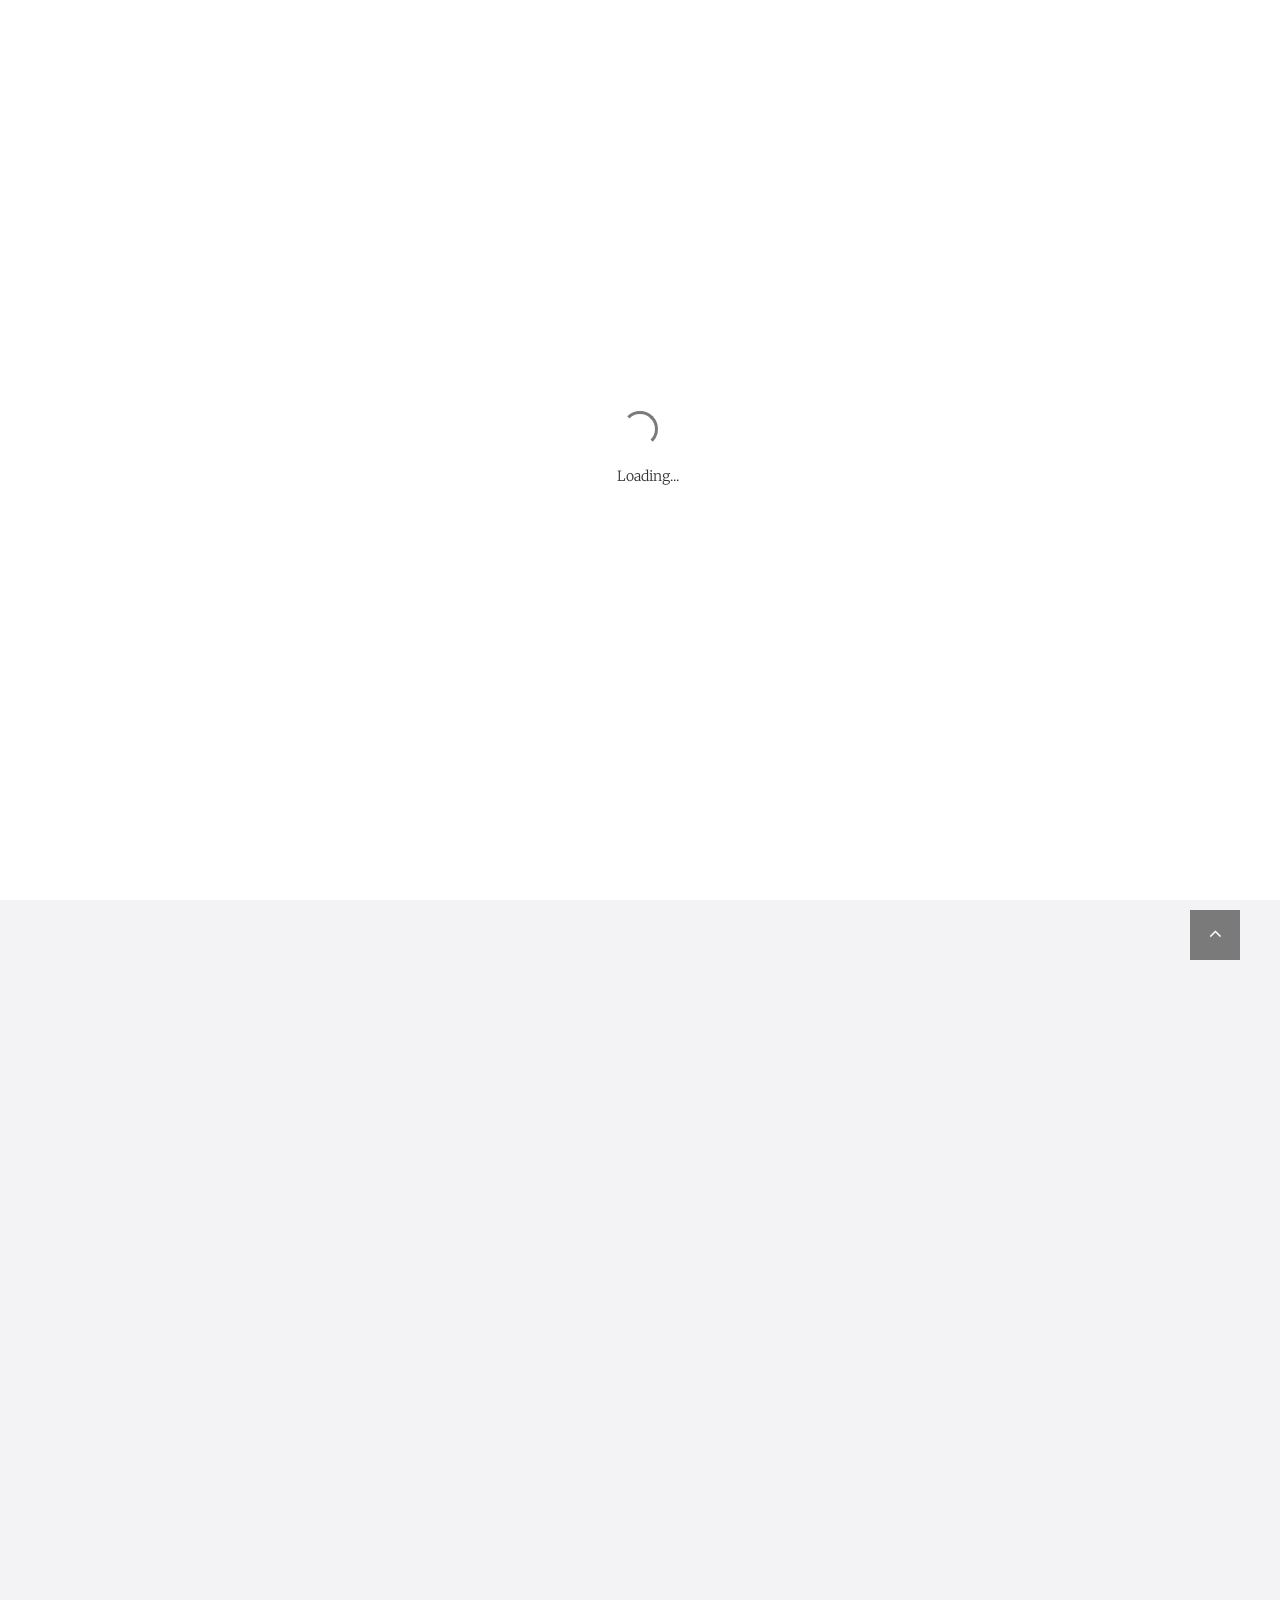
==== index.html @ 10a58572 "Subir" ====
<html xmlns="http://www.w3.org/1999/xhtml" lang="en">

<head>
	<meta http-equiv="Content-Type" content="text/html; charset=utf-8" />
	<meta name="description" content="HTTrack is an easy-to-use website mirror utility. It allows you to download a World Wide website from the Internet to a local directory,building recursively all structures, getting html, images, and other files from the server to your computer. Links are rebuiltrelatively so that you can freely browse to the local site (works with any browser). You can mirror several sites together so that you can jump from one toanother. You can, also, update an existing mirror site, or resume an interrupted download. The robot is fully configurable, with an integrated help" />
	<meta name="keywords" content="httrack, HTTRACK, HTTrack, winhttrack, WINHTTRACK, WinHTTrack, offline browser, web mirror utility, aspirateur web, surf offline, web capture, www mirror utility, browse offline, local  site builder, website mirroring, aspirateur www, internet grabber, capture de site web, internet tool, hors connexion, unix, dos, windows 95, windows 98, solaris, ibm580, AIX 4.0, HTS, HTGet, web aspirator, web aspirateur, libre, GPL, GNU, free software" />
	<title>Local index - HTTrack Website Copier</title>
  <!-- Mirror and index made by HTTrack Website Copier/3.51-0 [XR&CO] -->
	<style type="text/css">
	<!--

body {
	margin: 0;  padding: 0;  margin-bottom: 15px;  margin-top: 8px;
	background: #77b;
}
body, td {
	font: 14px "Trebuchet MS", Verdana, Arial, Helvetica, sans-serif;
	}

#subTitle {
	background: #000;  color: #fff;  padding: 4px;  font-weight: bold; 
	}

#siteNavigation a, #siteNavigation .current {
	font-weight: bold;  color: #448;
	}
#siteNavigation a:link    { text-decoration: none; }
#siteNavigation a:visited { text-decoration: none; }

#siteNavigation .current { background-color: #ccd; }

#siteNavigation a:hover   { text-decoration: none;  background-color: #fff;  color: #000; }
#siteNavigation a:active  { text-decoration: none;  background-color: #ccc; }


a:link    { text-decoration: underline;  color: #00f; }
a:visited { text-decoration: underline;  color: #000; }
a:hover   { text-decoration: underline;  color: #c00; }
a:active  { text-decoration: underline; }

#pageContent {
	clear: both;
	border-bottom: 6px solid #000;
	padding: 10px;  padding-top: 20px;
	line-height: 1.65em;
	background-image: url(backblue.gif);
	background-repeat: no-repeat;
	background-position: top right;
	}

#pageContent, #siteNavigation {
	background-color: #ccd;
	}


.imgLeft  { float: left;   margin-right: 10px;  margin-bottom: 10px; }
.imgRight { float: right;  margin-left: 10px;   margin-bottom: 10px; }

hr { height: 1px;  color: #000;  background-color: #000;  margin-bottom: 15px; }

h1 { margin: 0;  font-weight: bold;  font-size: 2em; }
h2 { margin: 0;  font-weight: bold;  font-size: 1.6em; }
h3 { margin: 0;  font-weight: bold;  font-size: 1.3em; }
h4 { margin: 0;  font-weight: bold;  font-size: 1.18em; }

.blak { background-color: #000; }
.hide { display: none; }
.tableWidth { min-width: 400px; }

.tblRegular       { border-collapse: collapse; }
.tblRegular td    { padding: 6px;  background-image: url(fade.gif);  border: 2px solid #99c; }
.tblHeaderColor, .tblHeaderColor td { background: #99c; }
.tblNoBorder td   { border: 0; }


// -->
</style>

</head>

<body>
<table width="76%" border="0" align="center" cellspacing="0" cellpadding="3" class="tableWidth">
	<tr>
	<td id="subTitle">HTTrack Website Copier - Open Source offline browser</td>
	</tr>
</table>
<table width="76%" border="0" align="center" cellspacing="0" cellpadding="0" class="tableWidth">
<tr class="blak">
<td>
	<table width="100%" border="0" align="center" cellspacing="1" cellpadding="0">
	<tr>
	<td colspan="6"> 
		<table width="100%" border="0" align="center" cellspacing="0" cellpadding="10">
		<tr> 
		<td id="pageContent"> 
<!-- ==================== End prologue ==================== -->

<H1 ALIGN=Center>Index of locally available sites:</H1>
	<TABLE BORDER="0" WIDTH="100%" CELLSPACING="1" CELLPADDING="0">
		<TR>
			<TD BACKGROUND="fade.gif">
				&middot;
					<A HREF="ld-wt73.template-help.com/wt_prod-27284/index.html">
						Joanna Norris
					</A>		
			</TD>
		</TR>
	</TABLE>
	<BR>
	<BR>
	<BR>
  	<H6 ALIGN="RIGHT">
	<I>Mirror and index made by HTTrack Website Copier [XR&amp;CO]</I>
	</H6>
	<!-- Mirror and index made by HTTrack Website Copier/3.51-0 [XR&CO] -->
	<!-- Thanks for using HTTrack Website Copier! -->
	<meta HTTP-EQUIV="Refresh" CONTENT="0; URL=ld-wt73.template-help.com/wt_prod-27284/index.html">


<!-- ==================== Start epilogue ==================== -->
		</td>
		</tr>
		</table>
	</td>
	</tr>
	</table>
</td>
</tr>
</table>

<table width="76%" border="0" align="center" valign="bottom" cellspacing="0" cellpadding="0">
	<tr>
	<td id="footer"><small>&copy; 1998 Xavier Roche &amp; other contributors - Web Design: Leto Kauler.</small></td>
	</tr>
</table>

</body>

</html>
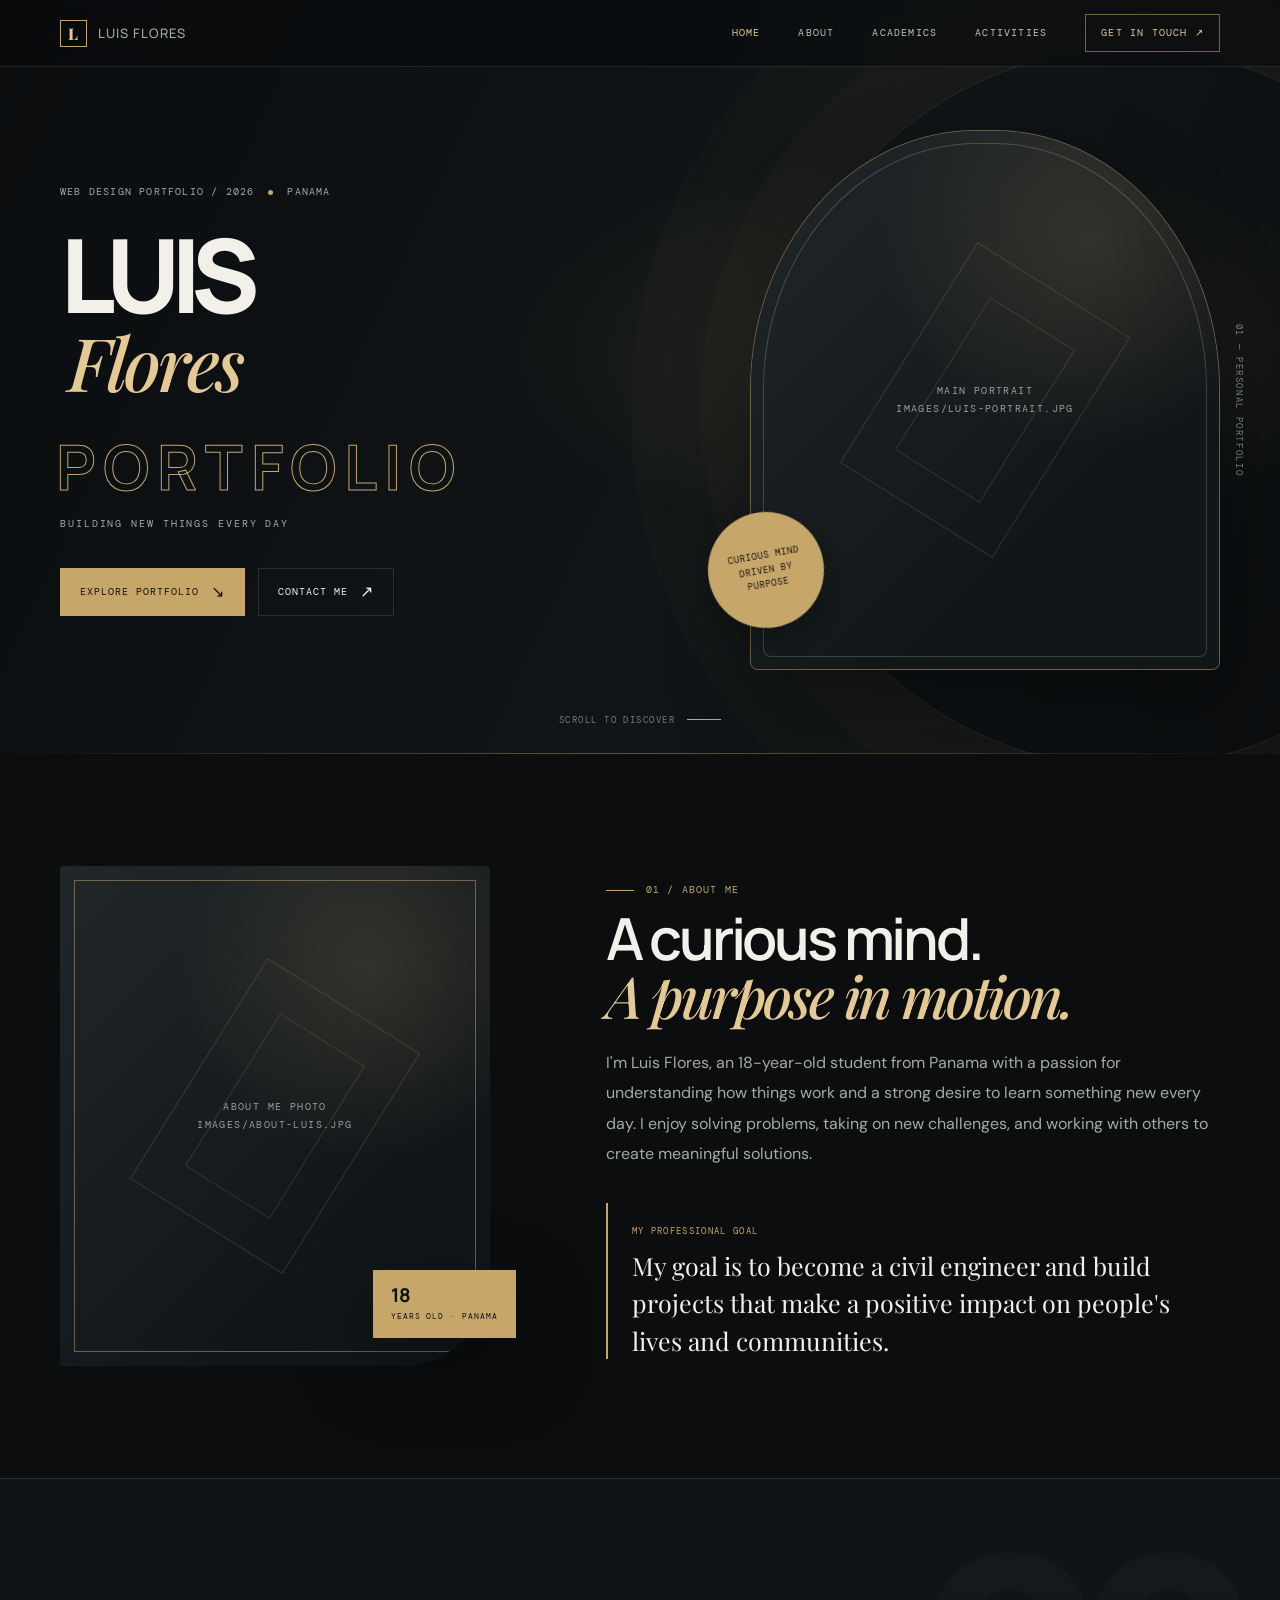
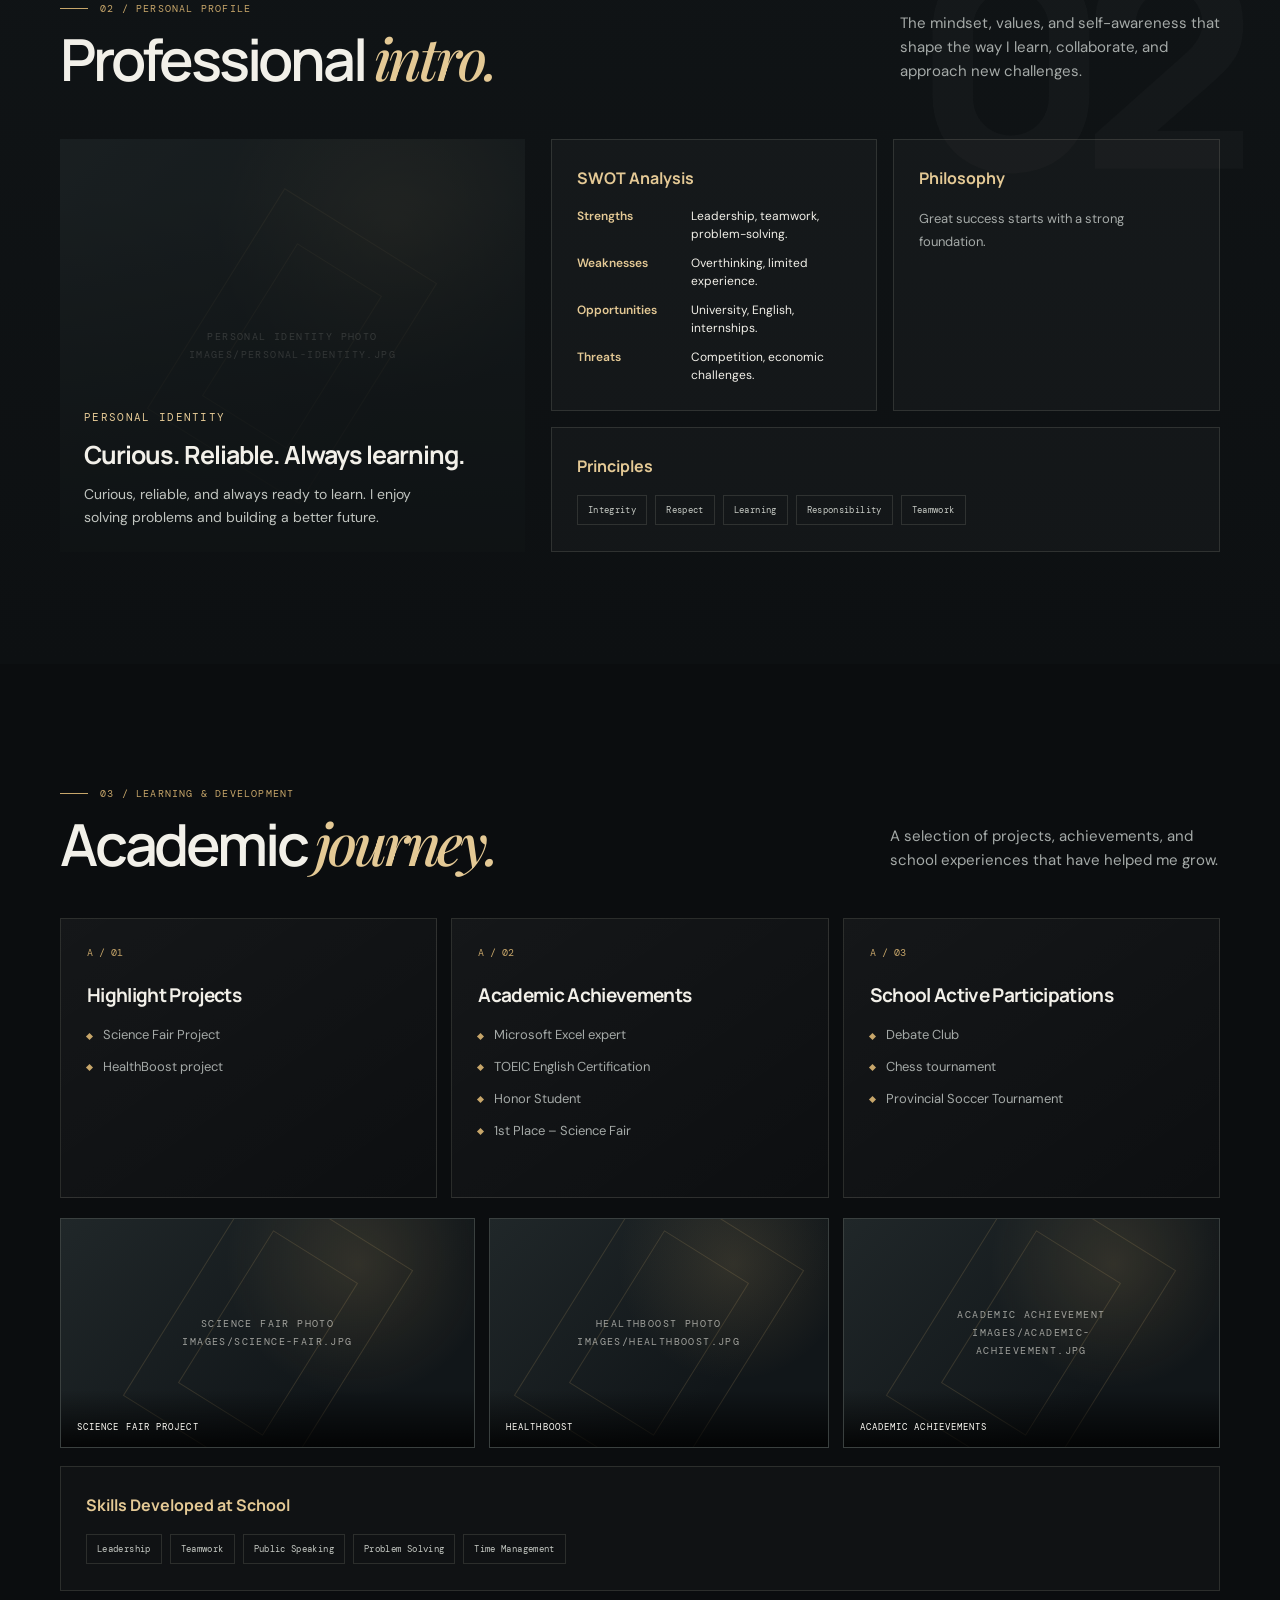
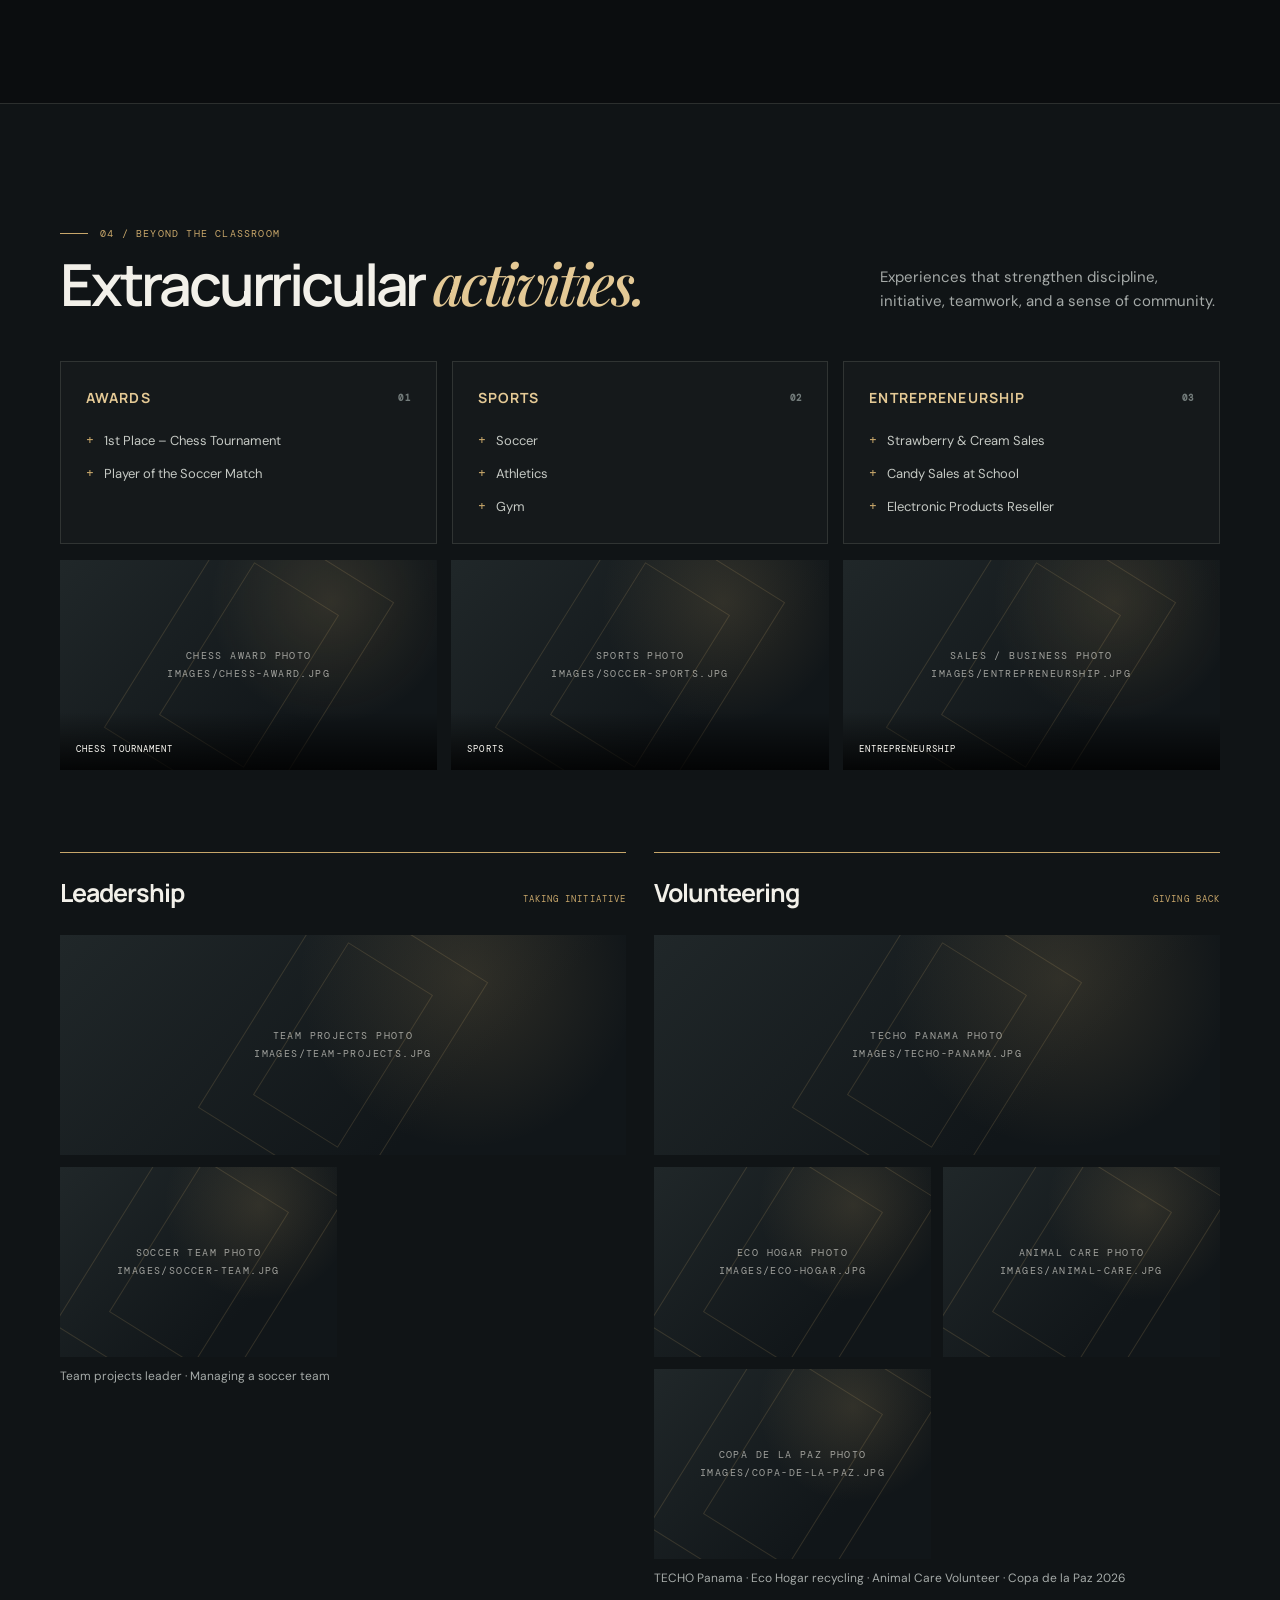
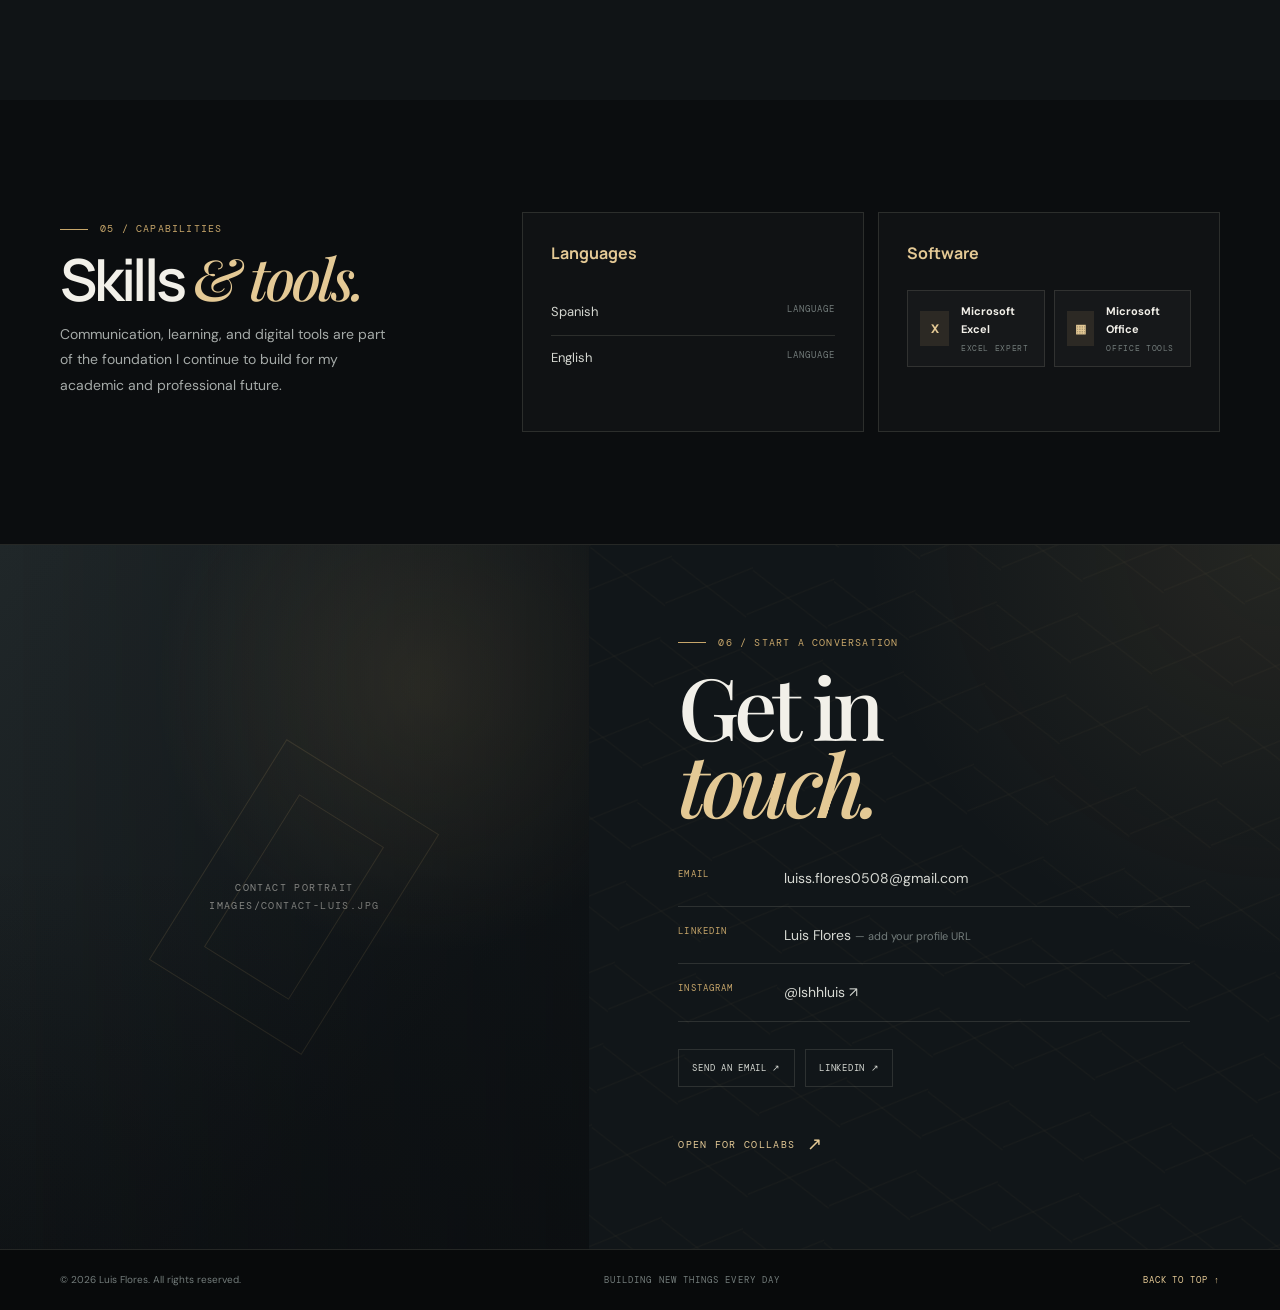
==== commit d60a2019: "3" ====
--- a/index.html
+++ b/index.html
@@ -1,141 +1,2650 @@
-<html xmlns="http://www.w3.org/1999/xhtml" lang="en">
-
+<!DOCTYPE html>
+<html lang="en">
 <head>
-	<meta http-equiv="Content-Type" content="text/html; charset=utf-8" />
-	<meta name="description" content="HTTrack is an easy-to-use website mirror utility. It allows you to download a World Wide website from the Internet to a local directory,building recursively all structures, getting html, images, and other files from the server to your computer. Links are rebuiltrelatively so that you can freely browse to the local site (works with any browser). You can mirror several sites together so that you can jump from one toanother. You can, also, update an existing mirror site, or resume an interrupted download. The robot is fully configurable, with an integrated help" />
-	<meta name="keywords" content="httrack, HTTRACK, HTTrack, winhttrack, WINHTTRACK, WinHTTrack, offline browser, web mirror utility, aspirateur web, surf offline, web capture, www mirror utility, browse offline, local  site builder, website mirroring, aspirateur www, internet grabber, capture de site web, internet tool, hors connexion, unix, dos, windows 95, windows 98, solaris, ibm580, AIX 4.0, HTS, HTGet, web aspirator, web aspirateur, libre, GPL, GNU, free software" />
-	<title>Local index - HTTrack Website Copier</title>
-  <!-- Mirror and index made by HTTrack Website Copier/3.51-0 [XR&CO] -->
-	<style type="text/css">
-	<!--
-
-body {
-	margin: 0;  padding: 0;  margin-bottom: 15px;  margin-top: 8px;
-	background: #77b;
-}
-body, td {
-	font: 14px "Trebuchet MS", Verdana, Arial, Helvetica, sans-serif;
-	}
-
-#subTitle {
-	background: #000;  color: #fff;  padding: 4px;  font-weight: bold; 
-	}
-
-#siteNavigation a, #siteNavigation .current {
-	font-weight: bold;  color: #448;
-	}
-#siteNavigation a:link    { text-decoration: none; }
-#siteNavigation a:visited { text-decoration: none; }
-
-#siteNavigation .current { background-color: #ccd; }
-
-#siteNavigation a:hover   { text-decoration: none;  background-color: #fff;  color: #000; }
-#siteNavigation a:active  { text-decoration: none;  background-color: #ccc; }
-
-
-a:link    { text-decoration: underline;  color: #00f; }
-a:visited { text-decoration: underline;  color: #000; }
-a:hover   { text-decoration: underline;  color: #c00; }
-a:active  { text-decoration: underline; }
-
-#pageContent {
-	clear: both;
-	border-bottom: 6px solid #000;
-	padding: 10px;  padding-top: 20px;
-	line-height: 1.65em;
-	background-image: url(backblue.gif);
-	background-repeat: no-repeat;
-	background-position: top right;
-	}
-
-#pageContent, #siteNavigation {
-	background-color: #ccd;
-	}
-
-
-.imgLeft  { float: left;   margin-right: 10px;  margin-bottom: 10px; }
-.imgRight { float: right;  margin-left: 10px;   margin-bottom: 10px; }
-
-hr { height: 1px;  color: #000;  background-color: #000;  margin-bottom: 15px; }
-
-h1 { margin: 0;  font-weight: bold;  font-size: 2em; }
-h2 { margin: 0;  font-weight: bold;  font-size: 1.6em; }
-h3 { margin: 0;  font-weight: bold;  font-size: 1.3em; }
-h4 { margin: 0;  font-weight: bold;  font-size: 1.18em; }
-
-.blak { background-color: #000; }
-.hide { display: none; }
-.tableWidth { min-width: 400px; }
-
-.tblRegular       { border-collapse: collapse; }
-.tblRegular td    { padding: 6px;  background-image: url(fade.gif);  border: 2px solid #99c; }
-.tblHeaderColor, .tblHeaderColor td { background: #99c; }
-.tblNoBorder td   { border: 0; }
-
-
-// -->
-</style>
-
+  <meta charset="UTF-8" />
+  <meta name="viewport" content="width=device-width, initial-scale=1.0" />
+  <meta name="theme-color" content="#0b0d0f" />
+  <meta name="description" content="Luis Flores — student portfolio. Building new things every day." />
+  <title>Luis Flores | Portfolio 2026</title>
+
+  <link rel="preconnect" href="https://fonts.googleapis.com" />
+  <link rel="preconnect" href="https://fonts.gstatic.com" crossorigin />
+  <link href="https://fonts.googleapis.com/css2?family=DM+Mono:wght@400;500&family=DM+Sans:wght@400;500;600;700&family=Manrope:wght@400;500;600;700;800&family=Playfair+Display:ital,wght@0,500;0,600;1,500&display=swap" rel="stylesheet" />
+
+  <style>
+    :root {
+      --bg: #0b0d0f;
+      --bg-soft: #111518;
+      --panel: #151a1d;
+      --panel-2: #1a2023;
+      --text: #f2f0e9;
+      --muted: #a5aaa8;
+      --muted-2: #737c7b;
+      --line: rgba(233, 226, 207, .13);
+      --gold: #c7a66a;
+      --gold-light: #e4c995;
+      --gold-dim: rgba(199, 166, 106, .12);
+      --white: #fffdf7;
+      --radius: 22px;
+      --max: 1160px;
+      --shadow: 0 28px 80px rgba(0, 0, 0, .36);
+    }
+
+    *, *::before, *::after {
+      box-sizing: border-box;
+    }
+
+    html {
+      scroll-behavior: smooth;
+      scroll-padding-top: 90px;
+    }
+
+    body {
+      margin: 0;
+      background: var(--bg);
+      color: var(--text);
+      font-family: "DM Sans", Arial, sans-serif;
+      line-height: 1.6;
+      overflow-x: hidden;
+    }
+
+    body::before {
+      content: "";
+      position: fixed;
+      inset: 0;
+      pointer-events: none;
+      z-index: -1;
+      opacity: .17;
+      background-image:
+        linear-gradient(rgba(255,255,255,.025) 1px, transparent 1px),
+        linear-gradient(90deg, rgba(255,255,255,.025) 1px, transparent 1px);
+      background-size: 72px 72px;
+      mask-image: linear-gradient(to bottom, black, transparent 85%);
+    }
+
+    a {
+      color: inherit;
+      text-decoration: none;
+    }
+
+    img {
+      display: block;
+      max-width: 100%;
+    }
+
+    button {
+      font: inherit;
+    }
+
+    ::selection {
+      background: var(--gold);
+      color: #111;
+    }
+
+    .container {
+      width: min(var(--max), calc(100% - 48px));
+      margin-inline: auto;
+    }
+
+    .eyebrow,
+    .micro,
+    .nav a,
+    .section-kicker,
+    .tag,
+    .image-caption,
+    .footer-note {
+      font-family: "DM Mono", monospace;
+      letter-spacing: .12em;
+      text-transform: uppercase;
+    }
+
+    .eyebrow {
+      color: var(--gold);
+      font-size: 11px;
+    }
+
+    .section-kicker {
+      display: inline-flex;
+      align-items: center;
+      gap: 12px;
+      color: var(--gold);
+      font-size: 10px;
+    }
+
+    .section-kicker::before {
+      content: "";
+      width: 28px;
+      height: 1px;
+      background: var(--gold);
+    }
+
+    .section-title {
+      margin: 12px 0 0;
+      font-family: Manrope, sans-serif;
+      font-size: clamp(34px, 5vw, 58px);
+      line-height: .98;
+      letter-spacing: -.055em;
+      font-weight: 600;
+    }
+
+    .section-title em {
+      color: var(--gold-light);
+      font-family: "Playfair Display", Georgia, serif;
+      font-weight: 500;
+    }
+
+    .section-intro {
+      max-width: 560px;
+      margin: 18px 0 0;
+      color: var(--muted);
+      font-size: 15px;
+    }
+
+    .section {
+      padding: 112px 0;
+      position: relative;
+    }
+
+    .section-rule {
+      border-top: 1px solid var(--line);
+    }
+
+    /* HEADER */
+
+    .topbar {
+      position: absolute;
+      top: 0;
+      left: 0;
+      right: 0;
+      z-index: 20;
+      border-bottom: 1px solid rgba(255,255,255,.1);
+      background: rgba(9, 11, 12, .54);
+      backdrop-filter: blur(16px);
+    }
+
+    .topbar-inner {
+      height: 66px;
+      display: flex;
+      align-items: center;
+      justify-content: space-between;
+      gap: 24px;
+    }
+
+    .brand {
+      display: inline-flex;
+      align-items: center;
+      gap: 11px;
+      font-family: Manrope, sans-serif;
+      font-weight: 800;
+      font-size: 13px;
+      letter-spacing: .08em;
+      text-transform: uppercase;
+    }
+
+    .brand-mark {
+      width: 27px;
+      height: 27px;
+      display: grid;
+      place-items: center;
+      border: 1px solid var(--gold);
+      color: var(--gold-light);
+      font-family: "Playfair Display", serif;
+      font-size: 16px;
+    }
+
+    .brand span:last-child {
+      color: var(--muted);
+      font-weight: 500;
+    }
+
+    .nav {
+      display: flex;
+      align-items: center;
+      gap: clamp(18px, 3vw, 38px);
+    }
+
+    .nav a {
+      color: #c1c4c0;
+      font-size: 10px;
+      transition: color .25s ease;
+    }
+
+    .nav a:hover,
+    .nav a.active {
+      color: var(--gold-light);
+    }
+
+    .nav-cta {
+      border: 1px solid rgba(199,166,106,.55);
+      padding: 10px 15px;
+      color: var(--gold-light) !important;
+    }
+
+    .menu-toggle {
+      display: none;
+      border: 1px solid var(--line);
+      background: transparent;
+      color: var(--text);
+      width: 42px;
+      height: 42px;
+      cursor: pointer;
+    }
+
+    /* IMAGE PLACEHOLDERS */
+
+    .media-frame {
+      position: relative;
+      overflow: hidden;
+      isolation: isolate;
+      background: #202729;
+    }
+
+    .media-frame img {
+      width: 100%;
+      height: 100%;
+      object-fit: cover;
+      position: absolute;
+      inset: 0;
+      opacity: 0;
+      transition: opacity .5s ease, transform .8s cubic-bezier(.2,.7,.2,1);
+    }
+
+    .media-frame.has-image img {
+      opacity: 1;
+    }
+
+    .media-frame:hover img {
+      transform: scale(1.035);
+    }
+
+    .media-placeholder {
+      position: absolute;
+      inset: 0;
+      display: grid;
+      place-items: center;
+      padding: 22px;
+      color: rgba(242,240,233,.62);
+      text-align: center;
+      background:
+        radial-gradient(circle at 72% 20%, rgba(199,166,106,.16), transparent 38%),
+        linear-gradient(135deg, #202729, #111619 70%);
+    }
+
+    .media-placeholder span {
+      display: block;
+      max-width: 210px;
+      font-family: "DM Mono", monospace;
+      font-size: 10px;
+      line-height: 1.8;
+      letter-spacing: .14em;
+      text-transform: uppercase;
+    }
+
+    .media-placeholder::before,
+    .media-placeholder::after {
+      content: "";
+      position: absolute;
+      border: 1px solid rgba(199,166,106,.18);
+      transform: rotate(32deg);
+      pointer-events: none;
+    }
+
+    .media-placeholder::before {
+      width: 180px;
+      height: 260px;
+    }
+
+    .media-placeholder::after {
+      width: 100px;
+      height: 180px;
+    }
+
+    .media-frame.has-image .media-placeholder {
+      opacity: 0;
+    }
+
+    .media-frame .media-placeholder {
+      transition: opacity .35s ease;
+    }
+
+    /* HERO */
+
+    .hero {
+      min-height: 740px;
+      display: flex;
+      align-items: center;
+      padding: 130px 0 84px;
+      position: relative;
+      overflow: hidden;
+      background:
+        radial-gradient(ellipse at 74% 46%, rgba(199,166,106,.13), transparent 34%),
+        linear-gradient(115deg, #0b0d0f 0%, #101517 58%, #0b0d0f 100%);
+    }
+
+    .hero::before {
+      content: "";
+      position: absolute;
+      width: 720px;
+      height: 720px;
+      right: -210px;
+      top: 48px;
+      border: 1px solid rgba(199,166,106,.15);
+      border-radius: 50%;
+      box-shadow:
+        0 0 0 70px rgba(199,166,106,.025),
+        0 0 0 140px rgba(199,166,106,.02);
+    }
+
+    .hero::after {
+      content: "";
+      position: absolute;
+      inset: auto 0 0;
+      height: 1px;
+      background: linear-gradient(90deg, transparent, var(--gold), transparent);
+      opacity: .45;
+    }
+
+    .hero-grid {
+      display: grid;
+      grid-template-columns: 1.08fr .92fr;
+      align-items: center;
+      gap: 58px;
+      position: relative;
+      z-index: 1;
+    }
+
+    .hero-copy {
+      padding: 28px 0;
+    }
+
+    .hero-meta {
+      display: flex;
+      align-items: center;
+      gap: 14px;
+      color: var(--muted);
+      font-size: 10px;
+    }
+
+    .hero-meta .dot {
+      width: 5px;
+      height: 5px;
+      border-radius: 50%;
+      background: var(--gold);
+    }
+
+    .hero-name {
+      margin: 30px 0 0;
+      font-family: Manrope, sans-serif;
+      font-size: clamp(58px, 8vw, 112px);
+      font-weight: 800;
+      line-height: .86;
+      letter-spacing: -.09em;
+      text-transform: uppercase;
+    }
+
+    .hero-name span {
+      display: block;
+      color: var(--gold-light);
+      font-family: "Playfair Display", Georgia, serif;
+      font-style: italic;
+      font-weight: 500;
+      font-size: .72em;
+      letter-spacing: -.045em;
+      text-transform: none;
+      margin: 12px 0 0 8px;
+    }
+
+    .hero-word {
+      margin: 42px 0 0 -4px;
+      font-family: Manrope, sans-serif;
+      font-size: clamp(34px, 5vw, 62px);
+      font-weight: 700;
+      letter-spacing: .12em;
+      line-height: 1;
+      color: transparent;
+      -webkit-text-stroke: 1px var(--gold);
+      text-transform: uppercase;
+    }
+
+    .hero-sub {
+      margin: 18px 0 0;
+      font-family: "DM Mono", monospace;
+      font-size: 10px;
+      letter-spacing: .19em;
+      text-transform: uppercase;
+      color: var(--muted);
+    }
+
+    .hero-actions {
+      display: flex;
+      flex-wrap: wrap;
+      gap: 13px;
+      margin-top: 36px;
+    }
+
+    .button {
+      display: inline-flex;
+      align-items: center;
+      justify-content: center;
+      gap: 12px;
+      min-height: 48px;
+      padding: 0 19px;
+      border: 1px solid var(--gold);
+      color: #111;
+      background: var(--gold);
+      font-family: "DM Mono", monospace;
+      font-size: 10px;
+      letter-spacing: .1em;
+      text-transform: uppercase;
+      transition: transform .25s ease, background .25s ease, color .25s ease;
+    }
+
+    .button:hover {
+      transform: translateY(-3px);
+      background: var(--gold-light);
+    }
+
+    .button.secondary {
+      color: var(--text);
+      background: transparent;
+      border-color: var(--line);
+    }
+
+    .button.secondary:hover {
+      border-color: var(--gold);
+      color: var(--gold-light);
+    }
+
+    .button .arrow {
+      font-size: 16px;
+      line-height: 0;
+    }
+
+    .hero-visual {
+      position: relative;
+      max-width: 470px;
+      width: 100%;
+      justify-self: end;
+    }
+
+    .hero-photo {
+      height: 540px;
+      border-radius: 48% 48% 8px 8px;
+      border: 1px solid rgba(199,166,106,.45);
+      box-shadow: var(--shadow);
+    }
+
+    .hero-photo::after {
+      content: "";
+      position: absolute;
+      inset: 12px;
+      border: 1px solid rgba(255,255,255,.18);
+      border-radius: inherit;
+      pointer-events: none;
+      z-index: 2;
+    }
+
+    .hero-stamp {
+      position: absolute;
+      left: -42px;
+      bottom: 42px;
+      width: 116px;
+      height: 116px;
+      display: grid;
+      place-items: center;
+      border-radius: 50%;
+      color: #111;
+      background: var(--gold);
+      text-align: center;
+      box-shadow: 0 12px 40px rgba(0,0,0,.35);
+      transform: rotate(-10deg);
+    }
+
+    .hero-stamp span {
+      max-width: 82px;
+      font-family: "DM Mono", monospace;
+      font-size: 9px;
+      line-height: 1.6;
+      letter-spacing: .12em;
+      text-transform: uppercase;
+    }
+
+    .hero-index {
+      position: absolute;
+      right: -26px;
+      top: 50%;
+      transform: translateY(-50%);
+      writing-mode: vertical-rl;
+      color: var(--muted-2);
+      font-family: "DM Mono", monospace;
+      font-size: 9px;
+      letter-spacing: .18em;
+    }
+
+    .scroll-cue {
+      position: absolute;
+      bottom: 27px;
+      left: 50%;
+      transform: translateX(-50%);
+      color: var(--muted-2);
+      font-family: "DM Mono", monospace;
+      font-size: 9px;
+      letter-spacing: .16em;
+      text-transform: uppercase;
+      display: flex;
+      gap: 12px;
+      align-items: center;
+    }
+
+    .scroll-cue::after {
+      content: "";
+      display: block;
+      width: 34px;
+      height: 1px;
+      background: var(--gold);
+    }
+
+    /* ABOUT */
+
+    .about-grid {
+      display: grid;
+      grid-template-columns: .86fr 1.14fr;
+      gap: 82px;
+      align-items: center;
+    }
+
+    .about-visual {
+      position: relative;
+      max-width: 430px;
+    }
+
+    .about-photo {
+      height: 500px;
+      border-radius: 4px 4px 90px 4px;
+    }
+
+    .about-photo::before {
+      content: "";
+      position: absolute;
+      z-index: 2;
+      inset: 14px;
+      border: 1px solid rgba(199,166,106,.5);
+      pointer-events: none;
+    }
+
+    .photo-note {
+      position: absolute;
+      right: -26px;
+      bottom: 28px;
+      padding: 15px 18px;
+      background: var(--gold);
+      color: #111;
+      box-shadow: var(--shadow);
+    }
+
+    .photo-note strong {
+      display: block;
+      font-family: Manrope, sans-serif;
+      font-size: 19px;
+      line-height: 1.1;
+    }
+
+    .photo-note span {
+      display: block;
+      margin-top: 4px;
+      font-family: "DM Mono", monospace;
+      font-size: 8px;
+      letter-spacing: .12em;
+      text-transform: uppercase;
+    }
+
+    .about-copy .section-title {
+      max-width: 580px;
+    }
+
+    .about-copy p {
+      margin: 22px 0 0;
+      color: var(--muted);
+      font-size: 16px;
+      line-height: 1.9;
+    }
+
+    .about-copy .goal {
+      margin-top: 34px;
+      padding: 22px 0 0 24px;
+      border-left: 2px solid var(--gold);
+      color: var(--text);
+      font-family: "Playfair Display", Georgia, serif;
+      font-size: clamp(19px, 2vw, 25px);
+      line-height: 1.5;
+    }
+
+    .goal small {
+      display: block;
+      margin-bottom: 8px;
+      color: var(--gold);
+      font-family: "DM Mono", monospace;
+      font-size: 9px;
+      letter-spacing: .15em;
+      text-transform: uppercase;
+    }
+
+    /* PROFESSIONAL INTRO */
+
+    .professional {
+      background: linear-gradient(180deg, #101416, #0d1012);
+      overflow: hidden;
+    }
+
+    .professional::before {
+      content: "02";
+      position: absolute;
+      right: 4%;
+      top: 30px;
+      font-family: Manrope, sans-serif;
+      font-size: clamp(120px, 23vw, 300px);
+      font-weight: 800;
+      line-height: 1;
+      color: rgba(255,255,255,.018);
+      letter-spacing: -.1em;
+    }
+
+    .professional-head {
+      display: flex;
+      justify-content: space-between;
+      align-items: end;
+      gap: 36px;
+      margin-bottom: 52px;
+      position: relative;
+      z-index: 1;
+    }
+
+    .professional-head .section-intro {
+      max-width: 320px;
+      margin-bottom: 4px;
+    }
+
+    .pro-grid {
+      display: grid;
+      grid-template-columns: .82fr 1.18fr;
+      gap: 26px;
+      position: relative;
+      z-index: 1;
+    }
+
+    .identity-card {
+      min-height: 410px;
+      padding: 24px;
+      display: flex;
+      flex-direction: column;
+      justify-content: end;
+      position: relative;
+      overflow: hidden;
+      background: #171d1e;
+    }
+
+    .identity-card .media-frame {
+      position: absolute;
+      inset: 0;
+      opacity: .42;
+    }
+
+    .identity-card .media-frame::after {
+      content: "";
+      position: absolute;
+      inset: 0;
+      background: linear-gradient(0deg, rgba(5,7,8,.96), rgba(5,7,8,.08) 85%);
+      z-index: 1;
+    }
+
+    .identity-content {
+      position: relative;
+      z-index: 2;
+    }
+
+    .identity-content .eyebrow {
+      color: var(--gold-light);
+    }
+
+    .identity-content h3 {
+      margin: 9px 0 8px;
+      font-family: Manrope, sans-serif;
+      font-size: 25px;
+      letter-spacing: -.04em;
+    }
+
+    .identity-content p {
+      max-width: 370px;
+      margin: 0;
+      color: #c1c5c0;
+      font-size: 14px;
+    }
+
+    .pro-details {
+      display: grid;
+      grid-template-columns: 1fr 1fr;
+      gap: 16px;
+    }
+
+    .detail-card {
+      padding: 26px 25px;
+      border: 1px solid var(--line);
+      background: rgba(255,255,255,.025);
+      min-height: 190px;
+    }
+
+    .detail-card.wide {
+      grid-column: 1 / -1;
+      min-height: auto;
+    }
+
+    .detail-card h3 {
+      margin: 0 0 15px;
+      color: var(--gold-light);
+      font-family: Manrope, sans-serif;
+      font-size: 16px;
+    }
+
+    .detail-card p {
+      margin: 0;
+      color: var(--muted);
+      font-size: 13px;
+      line-height: 1.8;
+    }
+
+    .swot-list {
+      display: grid;
+      gap: 11px;
+    }
+
+    .swot-row {
+      display: grid;
+      grid-template-columns: 104px 1fr;
+      gap: 10px;
+      font-size: 12px;
+      line-height: 1.5;
+    }
+
+    .swot-row strong {
+      color: var(--gold-light);
+      font-weight: 600;
+    }
+
+    .principle-list {
+      display: flex;
+      flex-wrap: wrap;
+      gap: 8px;
+    }
+
+    .principle-list span {
+      border: 1px solid var(--line);
+      padding: 7px 10px;
+      color: #c7cbc5;
+      font-family: "DM Mono", monospace;
+      font-size: 9px;
+      letter-spacing: .04em;
+    }
+
+    /* ACADEMICS */
+
+    .academic-top {
+      display: flex;
+      justify-content: space-between;
+      align-items: end;
+      gap: 32px;
+      margin-bottom: 46px;
+    }
+
+    .academic-top .section-intro {
+      max-width: 330px;
+    }
+
+    .academic-grid {
+      display: grid;
+      grid-template-columns: 1fr 1fr 1fr;
+      gap: 14px;
+    }
+
+    .academic-card {
+      padding: 26px;
+      border: 1px solid var(--line);
+      background: linear-gradient(145deg, rgba(255,255,255,.045), rgba(255,255,255,.012));
+      min-height: 280px;
+      transition: border-color .25s ease, transform .25s ease;
+    }
+
+    .academic-card:hover {
+      border-color: rgba(199,166,106,.55);
+      transform: translateY(-5px);
+    }
+
+    .card-number {
+      color: var(--gold);
+      font-family: "DM Mono", monospace;
+      font-size: 10px;
+    }
+
+    .academic-card h3 {
+      margin: 23px 0 18px;
+      font-family: Manrope, sans-serif;
+      font-size: 19px;
+      line-height: 1.2;
+      letter-spacing: -.035em;
+    }
+
+    .clean-list {
+      list-style: none;
+      padding: 0;
+      margin: 0;
+      display: grid;
+      gap: 11px;
+    }
+
+    .clean-list li {
+      position: relative;
+      padding-left: 16px;
+      color: var(--muted);
+      font-size: 13px;
+    }
+
+    .clean-list li::before {
+      content: "";
+      position: absolute;
+      top: .65em;
+      left: 0;
+      width: 5px;
+      height: 5px;
+      background: var(--gold);
+      transform: rotate(45deg);
+    }
+
+    .academic-gallery {
+      margin-top: 20px;
+      display: grid;
+      grid-template-columns: 1.1fr .9fr 1fr;
+      gap: 14px;
+    }
+
+    .academic-gallery .media-frame {
+      height: 230px;
+      border: 1px solid var(--line);
+    }
+
+    .image-caption {
+      position: absolute;
+      bottom: 0;
+      left: 0;
+      right: 0;
+      z-index: 3;
+      padding: 30px 16px 13px;
+      color: var(--white);
+      font-size: 9px;
+      background: linear-gradient(transparent, rgba(0,0,0,.82));
+    }
+
+    /* EXTRACURRICULAR ACTIVITIES */
+
+    .extra {
+      background: #101416;
+    }
+
+    .extra-head {
+      display: flex;
+      justify-content: space-between;
+      align-items: end;
+      gap: 24px;
+      margin-bottom: 48px;
+    }
+
+    .extra-head .section-intro {
+      max-width: 340px;
+    }
+
+    .activity-groups {
+      display: grid;
+      grid-template-columns: repeat(3, 1fr);
+      gap: 15px;
+    }
+
+    .activity-panel {
+      border: 1px solid var(--line);
+      background: rgba(255,255,255,.02);
+      padding: 25px;
+    }
+
+    .activity-panel h3 {
+      margin: 0 0 22px;
+      display: flex;
+      justify-content: space-between;
+      align-items: center;
+      color: var(--gold-light);
+      font-family: Manrope, sans-serif;
+      font-size: 14px;
+      letter-spacing: .08em;
+      text-transform: uppercase;
+    }
+
+    .activity-panel h3 span {
+      color: var(--muted-2);
+      font-family: "DM Mono", monospace;
+      font-size: 9px;
+    }
+
+    .activity-panel ul {
+      list-style: none;
+      padding: 0;
+      margin: 0;
+      display: grid;
+      gap: 12px;
+    }
+
+    .activity-panel li {
+      display: flex;
+      gap: 10px;
+      color: #c5c9c4;
+      font-size: 13px;
+    }
+
+    .activity-panel li::before {
+      content: "+";
+      color: var(--gold);
+      font-family: "DM Mono", monospace;
+    }
+
+    .activity-gallery {
+      display: grid;
+      grid-template-columns: 1fr 1fr 1fr;
+      gap: 14px;
+      margin-top: 16px;
+    }
+
+    .activity-gallery .media-frame {
+      height: 210px;
+    }
+
+    .support-grid {
+      display: grid;
+      grid-template-columns: 1fr 1fr;
+      gap: 28px;
+      margin-top: 82px;
+    }
+
+    .support-block {
+      border-top: 1px solid var(--gold);
+      padding-top: 20px;
+    }
+
+    .support-heading {
+      display: flex;
+      align-items: baseline;
+      justify-content: space-between;
+      gap: 20px;
+      margin-bottom: 22px;
+    }
+
+    .support-heading h3 {
+      margin: 0;
+      font-family: Manrope, sans-serif;
+      font-size: 25px;
+      letter-spacing: -.04em;
+    }
+
+    .support-heading span {
+      color: var(--gold);
+      font-family: "DM Mono", monospace;
+      font-size: 9px;
+      letter-spacing: .12em;
+    }
+
+    .support-images {
+      display: grid;
+      grid-template-columns: 1fr 1fr;
+      gap: 12px;
+    }
+
+    .support-images .media-frame {
+      height: 190px;
+    }
+
+    .support-images .media-frame:first-child {
+      grid-column: 1 / -1;
+      height: 220px;
+    }
+
+    .support-caption {
+      margin: 10px 0 0;
+      color: var(--muted);
+      font-size: 12px;
+    }
+
+    /* SKILLS */
+
+    .skills-layout {
+      display: grid;
+      grid-template-columns: .72fr 1.28fr;
+      gap: 70px;
+      align-items: start;
+    }
+
+    .skills-aside p {
+      max-width: 340px;
+      color: var(--muted);
+      font-size: 14px;
+      line-height: 1.8;
+    }
+
+    .skills-main {
+      display: grid;
+      grid-template-columns: 1fr 1fr;
+      gap: 14px;
+    }
+
+    .skill-card {
+      padding: 28px;
+      border: 1px solid var(--line);
+      min-height: 220px;
+      background: rgba(255,255,255,.025);
+    }
+
+    .skill-card h3 {
+      margin: 0 0 24px;
+      color: var(--gold-light);
+      font-family: Manrope, sans-serif;
+      font-size: 16px;
+    }
+
+    .language-row {
+      display: flex;
+      justify-content: space-between;
+      padding: 12px 0;
+      border-bottom: 1px solid var(--line);
+      color: #d4d6d0;
+      font-size: 13px;
+    }
+
+    .language-row:last-child {
+      border: 0;
+    }
+
+    .language-row span:last-child {
+      color: var(--muted-2);
+      font-family: "DM Mono", monospace;
+      font-size: 9px;
+      text-transform: uppercase;
+      letter-spacing: .12em;
+    }
+
+    .software-tiles {
+      display: grid;
+      grid-template-columns: 1fr 1fr;
+      gap: 9px;
+    }
+
+    .software-tile {
+      min-height: 75px;
+      display: flex;
+      align-items: center;
+      gap: 12px;
+      padding: 12px;
+      border: 1px solid var(--line);
+      background: rgba(255,255,255,.025);
+    }
+
+    .software-icon {
+      width: 35px;
+      height: 35px;
+      display: grid;
+      place-items: center;
+      background: var(--gold-dim);
+      color: var(--gold-light);
+      font-family: Manrope, sans-serif;
+      font-weight: 800;
+      font-size: 12px;
+    }
+
+    .software-tile strong {
+      display: block;
+      font-size: 11px;
+    }
+
+    .software-tile small {
+      display: block;
+      margin-top: 3px;
+      color: var(--muted-2);
+      font-family: "DM Mono", monospace;
+      font-size: 8px;
+      letter-spacing: .08em;
+      text-transform: uppercase;
+    }
+
+    /* CONTACT */
+
+    .contact {
+      padding: 0;
+      background: #090b0d;
+    }
+
+    .contact-grid {
+      display: grid;
+      grid-template-columns: .92fr 1.08fr;
+      min-height: 610px;
+    }
+
+    .contact-visual {
+      position: relative;
+      min-height: 610px;
+    }
+
+    .contact-visual .media-frame {
+      position: absolute;
+      inset: 0;
+    }
+
+    .contact-visual::after {
+      content: "";
+      position: absolute;
+      inset: 0;
+      background:
+        linear-gradient(90deg, transparent, rgba(9,11,13,.35)),
+        linear-gradient(0deg, rgba(9,11,13,.45), transparent 55%);
+      pointer-events: none;
+    }
+
+    .contact-copy {
+      display: flex;
+      flex-direction: column;
+      justify-content: center;
+      padding: 90px clamp(36px, 7vw, 100px);
+      position: relative;
+      overflow: hidden;
+      background:
+        radial-gradient(circle at 100% 0%, rgba(199,166,106,.11), transparent 42%),
+        #111619;
+    }
+
+    .contact-copy::before {
+      content: "";
+      position: absolute;
+      inset: -30%;
+      opacity: .12;
+      background-image:
+        linear-gradient(30deg, transparent 48%, rgba(199,166,106,.4) 49%, transparent 50%),
+        linear-gradient(150deg, transparent 48%, rgba(199,166,106,.4) 49%, transparent 50%);
+      background-size: 82px 82px;
+      transform: rotate(8deg);
+      pointer-events: none;
+    }
+
+    .contact-copy > * {
+      position: relative;
+      z-index: 1;
+    }
+
+    .contact-title {
+      margin: 16px 0 28px;
+      font-family: "Playfair Display", Georgia, serif;
+      font-size: clamp(56px, 7vw, 86px);
+      font-weight: 500;
+      letter-spacing: -.06em;
+      line-height: .9;
+    }
+
+    .contact-title em {
+      display: block;
+      color: var(--gold-light);
+    }
+
+    .contact-line {
+      display: flex;
+      gap: 18px;
+      align-items: flex-start;
+      padding: 17px 0;
+      border-bottom: 1px solid var(--line);
+    }
+
+    .contact-line .label {
+      min-width: 88px;
+      color: var(--gold);
+      font-family: "DM Mono", monospace;
+      font-size: 9px;
+      letter-spacing: .12em;
+      text-transform: uppercase;
+    }
+
+    .contact-line a,
+    .contact-line p {
+      margin: 0;
+      color: #d7d9d3;
+      font-size: 14px;
+      overflow-wrap: anywhere;
+    }
+
+    .contact-line a:hover {
+      color: var(--gold-light);
+    }
+
+    .contact-socials {
+      display: flex;
+      flex-wrap: wrap;
+      gap: 10px;
+      margin-top: 27px;
+    }
+
+    .social-link {
+      padding: 11px 13px;
+      border: 1px solid var(--line);
+      color: #d5d8d2;
+      font-family: "DM Mono", monospace;
+      font-size: 9px;
+      letter-spacing: .08em;
+      text-transform: uppercase;
+      transition: border .2s, color .2s;
+    }
+
+    .social-link:hover {
+      border-color: var(--gold);
+      color: var(--gold-light);
+    }
+
+    .collab {
+      display: inline-flex;
+      align-items: center;
+      gap: 12px;
+      margin-top: 43px;
+      color: var(--gold-light);
+      font-family: "DM Mono", monospace;
+      font-size: 10px;
+      letter-spacing: .13em;
+      text-transform: uppercase;
+    }
+
+    .collab::after {
+      content: "↗";
+      font-size: 18px;
+    }
+
+    footer {
+      padding: 22px 0;
+      background: #080a0b;
+      border-top: 1px solid var(--line);
+    }
+
+    .footer-inner {
+      display: flex;
+      justify-content: space-between;
+      align-items: center;
+      gap: 18px;
+      color: var(--muted-2);
+      font-size: 10px;
+    }
+
+    .footer-note {
+      font-size: 9px;
+    }
+
+    .back-top {
+      color: var(--gold-light);
+      font-family: "DM Mono", monospace;
+      font-size: 9px;
+      letter-spacing: .1em;
+      text-transform: uppercase;
+    }
+
+    /* ANIMATIONS */
+
+    .reveal {
+      opacity: 0;
+      transform: translateY(24px);
+      transition: opacity .7s ease, transform .7s cubic-bezier(.2,.7,.2,1);
+    }
+
+    .reveal.visible {
+      opacity: 1;
+      transform: translateY(0);
+    }
+
+    .delay-1 { transition-delay: .1s; }
+    .delay-2 { transition-delay: .2s; }
+    .delay-3 { transition-delay: .3s; }
+
+    /* RESPONSIVE */
+
+    @media (max-width: 900px) {
+      .hero {
+        min-height: auto;
+        padding: 130px 0 90px;
+      }
+
+      .hero-grid {
+        grid-template-columns: 1fr .8fr;
+        gap: 28px;
+      }
+
+      .hero-photo {
+        height: 430px;
+      }
+
+      .hero-index {
+        display: none;
+      }
+
+      .about-grid {
+        gap: 48px;
+      }
+
+      .pro-grid {
+        grid-template-columns: 1fr;
+      }
+
+      .identity-card {
+        min-height: 360px;
+      }
+
+      .academic-grid {
+        grid-template-columns: 1fr 1fr;
+      }
+
+      .academic-card:last-child {
+        grid-column: 1 / -1;
+        min-height: 230px;
+      }
+
+      .skills-layout {
+        gap: 38px;
+      }
+
+      .contact-grid {
+        grid-template-columns: .8fr 1.2fr;
+      }
+    }
+
+    @media (max-width: 680px) {
+      .container {
+        width: min(100% - 36px, var(--max));
+      }
+
+      .topbar-inner {
+        height: 62px;
+      }
+
+      .menu-toggle {
+        display: grid;
+        place-items: center;
+      }
+
+      .nav {
+        display: none;
+        position: absolute;
+        top: 62px;
+        left: 0;
+        right: 0;
+        padding: 20px 24px 24px;
+        background: rgba(9,11,12,.97);
+        border-bottom: 1px solid var(--line);
+        flex-direction: column;
+        align-items: flex-start;
+        gap: 20px;
+      }
+
+      .nav.open {
+        display: flex;
+      }
+
+      .nav a {
+        font-size: 11px;
+      }
+
+      .hero {
+        padding: 116px 0 84px;
+      }
+
+      .hero-grid {
+        grid-template-columns: 1fr;
+      }
+
+      .hero-copy {
+        padding: 12px 0 0;
+      }
+
+      .hero-name {
+        font-size: clamp(60px, 18vw, 94px);
+      }
+
+      .hero-word {
+        font-size: clamp(32px, 10vw, 50px);
+        margin-top: 32px;
+      }
+
+      .hero-visual {
+        width: 78%;
+        max-width: 360px;
+        justify-self: center;
+        margin: 12px 0 16px;
+      }
+
+      .hero-photo {
+        height: 390px;
+      }
+
+      .hero-stamp {
+        width: 90px;
+        height: 90px;
+        left: -30px;
+        bottom: 28px;
+      }
+
+      .hero-stamp span {
+        font-size: 7px;
+      }
+
+      .scroll-cue {
+        bottom: 20px;
+      }
+
+      .section {
+        padding: 78px 0;
+      }
+
+      .about-grid {
+        grid-template-columns: 1fr;
+        gap: 44px;
+      }
+
+      .about-visual {
+        width: 86%;
+        max-width: 380px;
+      }
+
+      .about-photo {
+        height: 400px;
+      }
+
+      .photo-note {
+        right: -28px;
+      }
+
+      .professional-head,
+      .academic-top,
+      .extra-head {
+        display: block;
+      }
+
+      .professional-head .section-intro,
+      .academic-top .section-intro,
+      .extra-head .section-intro {
+        margin-top: 18px;
+      }
+
+      .pro-details {
+        grid-template-columns: 1fr;
+      }
+
+      .detail-card.wide {
+        grid-column: auto;
+      }
+
+      .swot-row {
+        grid-template-columns: 94px 1fr;
+      }
+
+      .academic-grid {
+        grid-template-columns: 1fr;
+      }
+
+      .academic-card:last-child {
+        grid-column: auto;
+      }
+
+      .academic-gallery {
+        grid-template-columns: 1fr 1fr;
+      }
+
+      .academic-gallery .media-frame {
+        height: 180px;
+      }
+
+      .academic-gallery .media-frame:last-child {
+        grid-column: 1 / -1;
+      }
+
+      .activity-groups {
+        grid-template-columns: 1fr;
+      }
+
+      .activity-gallery {
+        grid-template-columns: 1fr 1fr;
+      }
+
+      .activity-gallery .media-frame {
+        height: 170px;
+      }
+
+      .activity-gallery .media-frame:last-child {
+        grid-column: 1 / -1;
+      }
+
+      .support-grid {
+        grid-template-columns: 1fr;
+        gap: 46px;
+        margin-top: 62px;
+      }
+
+      .support-images .media-frame {
+        height: 160px;
+      }
+
+      .support-images .media-frame:first-child {
+        height: 190px;
+      }
+
+      .skills-layout {
+        grid-template-columns: 1fr;
+        gap: 30px;
+      }
+
+      .skills-main {
+        grid-template-columns: 1fr;
+      }
+
+      .contact-grid {
+        grid-template-columns: 1fr;
+      }
+
+      .contact-visual {
+        min-height: 390px;
+      }
+
+      .contact-copy {
+        padding: 70px 28px 76px;
+      }
+
+      .contact-title {
+        font-size: 66px;
+      }
+
+      .footer-inner {
+        flex-direction: column;
+        align-items: flex-start;
+      }
+    }
+
+    @media (prefers-reduced-motion: reduce) {
+      html {
+        scroll-behavior: auto;
+      }
+
+      *,
+      *::before,
+      *::after {
+        transition-duration: .01ms !important;
+        animation-duration: .01ms !important;
+      }
+
+      .reveal {
+        opacity: 1;
+        transform: none;
+      }
+    }
+  </style>
 </head>
 
 <body>
-<table width="76%" border="0" align="center" cellspacing="0" cellpadding="3" class="tableWidth">
-	<tr>
-	<td id="subTitle">HTTrack Website Copier - Open Source offline browser</td>
-	</tr>
-</table>
-<table width="76%" border="0" align="center" cellspacing="0" cellpadding="0" class="tableWidth">
-<tr class="blak">
-<td>
-	<table width="100%" border="0" align="center" cellspacing="1" cellpadding="0">
-	<tr>
-	<td colspan="6"> 
-		<table width="100%" border="0" align="center" cellspacing="0" cellpadding="10">
-		<tr> 
-		<td id="pageContent"> 
-<!-- ==================== End prologue ==================== -->
-
-<H1 ALIGN=Center>Index of locally available sites:</H1>
-	<TABLE BORDER="0" WIDTH="100%" CELLSPACING="1" CELLPADDING="0">
-		<TR>
-			<TD BACKGROUND="fade.gif">
-				&middot;
-					<A HREF="ld-wt73.template-help.com/wt_prod-27284/index.html">
-						Joanna Norris
-					</A>		
-			</TD>
-		</TR>
-	</TABLE>
-	<BR>
-	<BR>
-	<BR>
-  	<H6 ALIGN="RIGHT">
-	<I>Mirror and index made by HTTrack Website Copier [XR&amp;CO]</I>
-	</H6>
-	<!-- Mirror and index made by HTTrack Website Copier/3.51-0 [XR&CO] -->
-	<!-- Thanks for using HTTrack Website Copier! -->
-	<meta HTTP-EQUIV="Refresh" CONTENT="0; URL=ld-wt73.template-help.com/wt_prod-27284/index.html">
-
-
-<!-- ==================== Start epilogue ==================== -->
-		</td>
-		</tr>
-		</table>
-	</td>
-	</tr>
-	</table>
-</td>
-</tr>
-</table>
-
-<table width="76%" border="0" align="center" valign="bottom" cellspacing="0" cellpadding="0">
-	<tr>
-	<td id="footer"><small>&copy; 1998 Xavier Roche &amp; other contributors - Web Design: Leto Kauler.</small></td>
-	</tr>
-</table>
+
+  <!-- TOP NAVIGATION -->
+
+  <header class="topbar">
+    <div class="container topbar-inner">
+
+      <a class="brand" href="#home" aria-label="Luis Flores home">
+        <span class="brand-mark">L</span>
+        <span>Luis <span>Flores</span></span>
+      </a>
+
+      <button class="menu-toggle" id="menuToggle" aria-label="Open navigation" aria-expanded="false">
+        ☰
+      </button>
+
+      <nav class="nav" id="siteNav">
+        <a href="#home">Home</a>
+        <a href="#about">About</a>
+        <a href="#academics">Academics</a>
+        <a href="#activities">Activities</a>
+        <a class="nav-cta" href="#contact">Get in touch ↗</a>
+      </nav>
+
+    </div>
+  </header>
+
+  <main>
+
+    <!-- HERO / COVER -->
+
+    <section class="hero" id="home">
+
+      <div class="container hero-grid">
+
+        <div class="hero-copy">
+
+          <div class="hero-meta micro">
+            <span>Web Design Portfolio / 2026</span>
+            <span class="dot"></span>
+            <span>Panama</span>
+          </div>
+
+          <h1 class="hero-name">
+            Luis
+            <span>Flores</span>
+          </h1>
+
+          <div class="hero-word">Portfolio</div>
+
+          <p class="hero-sub">
+            Building new things every day
+          </p>
+
+          <div class="hero-actions">
+            <a class="button" href="#about">
+              Explore portfolio <span class="arrow">↘</span>
+            </a>
+
+            <a class="button secondary" href="#contact">
+              Contact me <span class="arrow">↗</span>
+            </a>
+          </div>
+
+        </div>
+
+        <div class="hero-visual reveal">
+
+          <!-- IMAGE 01: Main portrait -->
+          <div class="media-frame hero-photo">
+
+            <img src="images/luis-portrait.jpg" alt="Portrait of Luis Flores" />
+
+            <div class="media-placeholder">
+              <span>
+                Main portrait<br />
+                images/luis-portrait.jpg
+              </span>
+            </div>
+
+          </div>
+
+          <div class="hero-stamp">
+            <span>
+              Curious mind<br />
+              Driven by purpose
+            </span>
+          </div>
+
+          <div class="hero-index">
+            01 — PERSONAL PORTFOLIO
+          </div>
+
+        </div>
+      </div>
+
+      <div class="scroll-cue">
+        Scroll to discover
+      </div>
+
+    </section>
+
+    <!-- ABOUT ME -->
+
+    <section class="section" id="about">
+
+      <div class="container about-grid">
+
+        <div class="about-visual reveal">
+
+          <!-- IMAGE 02: Outdoor / lifestyle photograph -->
+
+          <div class="media-frame about-photo">
+
+            <img src="images/about-luis.jpg" alt="Luis Flores outdoors" />
+
+            <div class="media-placeholder">
+              <span>
+                About me photo<br />
+                images/about-luis.jpg
+              </span>
+            </div>
+
+          </div>
+
+          <div class="photo-note">
+            <strong>18</strong>
+            <span>Years old · Panama</span>
+          </div>
+
+        </div>
+
+        <div class="about-copy reveal delay-1">
+
+          <div class="section-kicker">
+            01 / About me
+          </div>
+
+          <h2 class="section-title">
+            A curious mind.<br />
+            <em>A purpose in motion.</em>
+          </h2>
+
+          <p>
+            I'm Luis Flores, an 18-year-old student from Panama with a passion
+            for understanding how things work and a strong desire to learn
+            something new every day. I enjoy solving problems, taking on new
+            challenges, and working with others to create meaningful solutions.
+          </p>
+
+          <div class="goal">
+
+            <small>My professional goal</small>
+
+            My goal is to become a civil engineer and build projects that
+            make a positive impact on people's lives and communities.
+
+          </div>
+
+        </div>
+      </div>
+
+    </section>
+
+    <!-- PROFESSIONAL INTRO -->
+
+    <section class="section professional section-rule" id="professional">
+
+      <div class="container">
+
+        <div class="professional-head reveal">
+
+          <div>
+
+            <div class="section-kicker">
+              02 / Personal profile
+            </div>
+
+            <h2 class="section-title">
+              Professional <em>intro.</em>
+            </h2>
+
+          </div>
+
+          <p class="section-intro">
+            The mindset, values, and self-awareness that shape the way I learn,
+            collaborate, and approach new challenges.
+          </p>
+
+        </div>
+
+        <div class="pro-grid">
+
+          <article class="identity-card reveal">
+
+            <!-- IMAGE 03: Personal identity portrait -->
+
+            <div class="media-frame">
+
+              <img src="images/personal-identity.jpg"
+                   alt="Luis Flores portrait for personal identity section" />
+
+              <div class="media-placeholder">
+                <span>
+                  Personal identity photo<br />
+                  images/personal-identity.jpg
+                </span>
+              </div>
+
+            </div>
+
+            <div class="identity-content">
+
+              <div class="eyebrow">
+                Personal identity
+              </div>
+
+              <h3>
+                Curious. Reliable. Always learning.
+              </h3>
+
+              <p>
+                Curious, reliable, and always ready to learn. I enjoy solving
+                problems and building a better future.
+              </p>
+
+            </div>
+
+          </article>
+
+          <div class="pro-details">
+
+            <article class="detail-card reveal delay-1">
+
+              <h3>SWOT Analysis</h3>
+
+              <div class="swot-list">
+
+                <div class="swot-row">
+                  <strong>Strengths</strong>
+                  <span>Leadership, teamwork, problem-solving.</span>
+                </div>
+
+                <div class="swot-row">
+                  <strong>Weaknesses</strong>
+                  <span>Overthinking, limited experience.</span>
+                </div>
+
+                <div class="swot-row">
+                  <strong>Opportunities</strong>
+                  <span>University, English, internships.</span>
+                </div>
+
+                <div class="swot-row">
+                  <strong>Threats</strong>
+                  <span>Competition, economic challenges.</span>
+                </div>
+
+              </div>
+
+            </article>
+
+            <article class="detail-card reveal delay-2">
+
+              <h3>Philosophy</h3>
+
+              <p>
+                Great success starts with a strong foundation.
+              </p>
+
+            </article>
+
+            <article class="detail-card wide reveal delay-3">
+
+              <h3>Principles</h3>
+
+              <div class="principle-list">
+
+                <span>Integrity</span>
+                <span>Respect</span>
+                <span>Learning</span>
+                <span>Responsibility</span>
+                <span>Teamwork</span>
+
+              </div>
+
+            </article>
+
+          </div>
+
+        </div>
+
+      </div>
+
+    </section>
+
+    <!-- ACADEMICS -->
+
+    <section class="section" id="academics">
+
+      <div class="container">
+
+        <div class="academic-top reveal">
+
+          <div>
+
+            <div class="section-kicker">
+              03 / Learning & development
+            </div>
+
+            <h2 class="section-title">
+              Academic <em>journey.</em>
+            </h2>
+
+          </div>
+
+          <p class="section-intro">
+            A selection of projects, achievements, and school experiences
+            that have helped me grow.
+          </p>
+
+        </div>
+
+        <div class="academic-grid">
+
+          <article class="academic-card reveal">
+
+            <div class="card-number">A / 01</div>
+
+            <h3>Highlight Projects</h3>
+
+            <ul class="clean-list">
+              <li>Science Fair Project</li>
+              <li>HealthBoost project</li>
+            </ul>
+
+          </article>
+
+          <article class="academic-card reveal delay-1">
+
+            <div class="card-number">A / 02</div>
+
+            <h3>Academic Achievements</h3>
+
+            <ul class="clean-list">
+              <li>Microsoft Excel expert</li>
+              <li>TOEIC English Certification</li>
+              <li>Honor Student</li>
+              <li>1st Place – Science Fair</li>
+            </ul>
+
+          </article>
+
+          <article class="academic-card reveal delay-2">
+
+            <div class="card-number">A / 03</div>
+
+            <h3>School Active Participations</h3>
+
+            <ul class="clean-list">
+              <li>Debate Club</li>
+              <li>Chess tournament</li>
+              <li>Provincial Soccer Tournament</li>
+            </ul>
+
+          </article>
+
+        </div>
+
+        <div class="academic-gallery">
+
+          <!-- IMAGE 04: Science Fair -->
+
+          <div class="media-frame reveal">
+
+            <img src="images/science-fair.jpg" alt="Science Fair project" />
+
+            <div class="media-placeholder">
+              <span>
+                Science Fair photo<br />
+                images/science-fair.jpg
+              </span>
+            </div>
+
+            <div class="image-caption">
+              Science Fair Project
+            </div>
+
+          </div>
+
+          <!-- IMAGE 05: HealthBoost -->
+
+          <div class="media-frame reveal delay-1">
+
+            <img src="images/healthboost.jpg" alt="HealthBoost project" />
+
+            <div class="media-placeholder">
+              <span>
+                HealthBoost photo<br />
+                images/healthboost.jpg
+              </span>
+            </div>
+
+            <div class="image-caption">
+              HealthBoost
+            </div>
+
+          </div>
+
+          <!-- IMAGE 06: Academic achievement -->
+
+          <div class="media-frame reveal delay-2">
+
+            <img src="images/academic-achievement.jpg" alt="Academic achievement" />
+
+            <div class="media-placeholder">
+              <span>
+                Academic achievement<br />
+                images/academic-achievement.jpg
+              </span>
+            </div>
+
+            <div class="image-caption">
+              Academic Achievements
+            </div>
+
+          </div>
+
+        </div>
+
+        <div class="detail-card wide reveal" style="margin-top: 18px;">
+
+          <h3>Skills Developed at School</h3>
+
+          <div class="principle-list">
+            <span>Leadership</span>
+            <span>Teamwork</span>
+            <span>Public Speaking</span>
+            <span>Problem Solving</span>
+            <span>Time Management</span>
+          </div>
+
+        </div>
+
+      </div>
+
+    </section>
+
+    <!-- EXTRACURRICULAR ACTIVITIES -->
+
+    <section class="section extra section-rule" id="activities">
+
+      <div class="container">
+
+        <div class="extra-head reveal">
+
+          <div>
+
+            <div class="section-kicker">
+              04 / Beyond the classroom
+            </div>
+
+            <h2 class="section-title">
+              Extracurricular <em>activities.</em>
+            </h2>
+
+          </div>
+
+          <p class="section-intro">
+            Experiences that strengthen discipline, initiative, teamwork,
+            and a sense of community.
+          </p>
+
+        </div>
+
+        <div class="activity-groups">
+
+          <article class="activity-panel reveal">
+
+            <h3>
+              Awards <span>01</span>
+            </h3>
+
+            <ul>
+              <li>1st Place – Chess Tournament</li>
+              <li>Player of the Soccer Match</li>
+            </ul>
+
+          </article>
+
+          <article class="activity-panel reveal delay-1">
+
+            <h3>
+              Sports <span>02</span>
+            </h3>
+
+            <ul>
+              <li>Soccer</li>
+              <li>Athletics</li>
+              <li>Gym</li>
+            </ul>
+
+          </article>
+
+          <article class="activity-panel reveal delay-2">
+
+            <h3>
+              Entrepreneurship <span>03</span>
+            </h3>
+
+            <ul>
+              <li>Strawberry & Cream Sales</li>
+              <li>Candy Sales at School</li>
+              <li>Electronic Products Reseller</li>
+            </ul>
+
+          </article>
+
+        </div>
+
+        <div class="activity-gallery">
+
+          <!-- IMAGE 07: Chess tournament -->
+
+          <div class="media-frame reveal">
+
+            <img src="images/chess-award.jpg" alt="Chess tournament award" />
+
+            <div class="media-placeholder">
+              <span>
+                Chess award photo<br />
+                images/chess-award.jpg
+              </span>
+            </div>
+
+            <div class="image-caption">
+              Chess Tournament
+            </div>
+
+          </div>
+
+          <!-- IMAGE 08: Sports -->
+
+          <div class="media-frame reveal delay-1">
+
+            <img src="images/soccer-sports.jpg" alt="Soccer and sports" />
+
+            <div class="media-placeholder">
+              <span>
+                Sports photo<br />
+                images/soccer-sports.jpg
+              </span>
+            </div>
+
+            <div class="image-caption">
+              Sports
+            </div>
+
+          </div>
+
+          <!-- IMAGE 09: Entrepreneurship -->
+
+          <div class="media-frame reveal delay-2">
+
+            <img src="images/entrepreneurship.jpg"
+                 alt="Entrepreneurship and sales activities" />
+
+            <div class="media-placeholder">
+              <span>
+                Sales / business photo<br />
+                images/entrepreneurship.jpg
+              </span>
+            </div>
+
+            <div class="image-caption">
+              Entrepreneurship
+            </div>
+
+          </div>
+
+        </div>
+
+        <div class="support-grid">
+
+          <!-- LEADERSHIP -->
+
+          <div class="support-block reveal">
+
+            <div class="support-heading">
+
+              <h3>Leadership</h3>
+
+              <span>TAKING INITIATIVE</span>
+
+            </div>
+
+            <div class="support-images">
+
+              <!-- IMAGE 10: Team projects -->
+
+              <div class="media-frame">
+
+                <img src="images/team-projects.jpg" alt="Leading team projects" />
+
+                <div class="media-placeholder">
+                  <span>
+                    Team projects photo<br />
+                    images/team-projects.jpg
+                  </span>
+                </div>
+
+              </div>
+
+              <!-- IMAGE 11: Soccer team -->
+
+              <div class="media-frame">
+
+                <img src="images/soccer-team.jpg" alt="Managing a soccer team" />
+
+                <div class="media-placeholder">
+                  <span>
+                    Soccer team photo<br />
+                    images/soccer-team.jpg
+                  </span>
+                </div>
+
+              </div>
+
+            </div>
+
+            <p class="support-caption">
+              Team projects leader · Managing a soccer team
+            </p>
+
+          </div>
+
+          <!-- VOLUNTEERING -->
+
+          <div class="support-block reveal delay-1">
+
+            <div class="support-heading">
+
+              <h3>Volunteering</h3>
+
+              <span>GIVING BACK</span>
+
+            </div>
+
+            <div class="support-images">
+
+              <!-- IMAGE 12: TECHO Panama -->
+
+              <div class="media-frame">
+
+                <img src="images/techo-panama.jpg" alt="TECHO Panama volunteering" />
+
+                <div class="media-placeholder">
+                  <span>
+                    TECHO Panama photo<br />
+                    images/techo-panama.jpg
+                  </span>
+                </div>
+
+              </div>
+
+              <!-- IMAGE 13: Eco Hogar -->
+
+              <div class="media-frame">
+
+                <img src="images/eco-hogar.jpg" alt="Eco Hogar recycling" />
+
+                <div class="media-placeholder">
+                  <span>
+                    Eco Hogar photo<br />
+                    images/eco-hogar.jpg
+                  </span>
+                </div>
+
+              </div>
+
+              <!-- IMAGE 14: Animal Care -->
+
+              <div class="media-frame">
+
+                <img src="images/animal-care.jpg" alt="Animal care volunteering" />
+
+                <div class="media-placeholder">
+                  <span>
+                    Animal care photo<br />
+                    images/animal-care.jpg
+                  </span>
+                </div>
+
+              </div>
+
+              <!-- IMAGE 15: Copa de la Paz -->
+
+              <div class="media-frame">
+
+                <img src="images/copa-de-la-paz.jpg" alt="Copa de la Paz 2026" />
+
+                <div class="media-placeholder">
+                  <span>
+                    Copa de la Paz photo<br />
+                    images/copa-de-la-paz.jpg
+                  </span>
+                </div>
+
+              </div>
+
+            </div>
+
+            <p class="support-caption">
+              TECHO Panama · Eco Hogar recycling · Animal Care Volunteer · Copa de la Paz 2026
+            </p>
+
+          </div>
+
+        </div>
+
+      </div>
+
+    </section>
+
+    <!-- SKILLS & TOOLS -->
+
+    <section class="section" id="skills">
+
+      <div class="container skills-layout">
+
+        <div class="skills-aside reveal">
+
+          <div class="section-kicker">
+            05 / Capabilities
+          </div>
+
+          <h2 class="section-title">
+            Skills <em>& tools.</em>
+          </h2>
+
+          <p>
+            Communication, learning, and digital tools are part of the
+            foundation I continue to build for my academic and professional future.
+          </p>
+
+        </div>
+
+        <div class="skills-main">
+
+          <article class="skill-card reveal delay-1">
+
+            <h3>Languages</h3>
+
+            <div class="language-row">
+              <span>Spanish</span>
+              <span>Language</span>
+            </div>
+
+            <div class="language-row">
+              <span>English</span>
+              <span>Language</span>
+            </div>
+
+          </article>
+
+          <article class="skill-card reveal delay-2">
+
+            <h3>Software</h3>
+
+            <div class="software-tiles">
+
+              <div class="software-tile">
+
+                <div class="software-icon">X</div>
+
+                <div>
+                  <strong>Microsoft Excel</strong>
+                  <small>Excel Expert</small>
+                </div>
+
+              </div>
+
+              <div class="software-tile">
+
+                <div class="software-icon">▦</div>
+
+                <div>
+                  <strong>Microsoft Office</strong>
+                  <small>Office tools</small>
+                </div>
+
+              </div>
+
+            </div>
+
+          </article>
+
+        </div>
+
+      </div>
+
+    </section>
+
+    <!-- CONTACT -->
+
+    <section class="contact section-rule" id="contact">
+
+      <div class="contact-grid">
+
+        <div class="contact-visual">
+
+          <!-- IMAGE 16: Contact page portrait -->
+
+          <div class="media-frame">
+
+            <img src="images/contact-luis.jpg" alt="Luis Flores contact portrait" />
+
+            <div class="media-placeholder">
+              <span>
+                Contact portrait<br />
+                images/contact-luis.jpg
+              </span>
+            </div>
+
+          </div>
+
+        </div>
+
+        <div class="contact-copy">
+
+          <div class="section-kicker">
+            06 / Start a conversation
+          </div>
+
+          <h2 class="contact-title">
+            Get in <em>touch.</em>
+          </h2>
+
+          <div class="contact-line">
+
+            <span class="label">Email</span>
+
+            <a href="mailto:luiss.flores0508@gmail.com">
+              luiss.flores0508@gmail.com
+            </a>
+
+          </div>
+
+          <div class="contact-line">
+
+            <span class="label">LinkedIn</span>
+
+            <p>
+              Luis Flores
+              <span style="color:var(--muted-2);font-size:11px;">
+                — add your profile URL
+              </span>
+            </p>
+
+          </div>
+
+          <div class="contact-line">
+
+            <span class="label">Instagram</span>
+
+            <a href="https://www.instagram.com/ishhluis/"
+               target="_blank"
+               rel="noopener noreferrer">
+              @Ishhluis ↗
+            </a>
+
+          </div>
+
+          <div class="contact-socials">
+
+            <a class="social-link" href="mailto:luiss.flores0508@gmail.com">
+              Send an email ↗
+            </a>
+
+            <!-- Replace # with your actual LinkedIn profile URL -->
+
+            <a class="social-link"
+               href="#"
+               onclick="alert('Add your LinkedIn profile URL in the HTML first.'); return false;">
+              LinkedIn ↗
+            </a>
+
+          </div>
+
+          <a class="collab"
+             href="mailto:luiss.flores0508@gmail.com?subject=Collaboration%20opportunity">
+            Open for collabs
+          </a>
+
+        </div>
+
+      </div>
+
+    </section>
+
+  </main>
+
+  <!-- FOOTER -->
+
+  <footer>
+
+    <div class="container footer-inner">
+
+      <div>
+        © <span id="year">2026</span> Luis Flores. All rights reserved.
+      </div>
+
+      <div class="footer-note">
+        Building new things every day
+      </div>
+
+      <a class="back-top" href="#home">
+        Back to top ↑
+      </a>
+
+    </div>
+
+  </footer>
+
+  <script>
+
+    // IMAGE LOADING AND PLACEHOLDERS
+
+    document.querySelectorAll('.media-frame img').forEach((img) => {
+
+      const frame = img.closest('.media-frame');
+
+      const markLoaded = () => {
+        frame.classList.add('has-image');
+      };
+
+      if (img.complete && img.naturalWidth > 0) {
+        markLoaded();
+      }
+
+      img.addEventListener('load', markLoaded);
+
+      img.addEventListener('error', () => {
+        frame.classList.remove('has-image');
+      });
+
+    });
+
+
+    // SCROLL REVEAL ANIMATIONS
+
+    const revealItems = document.querySelectorAll('.reveal');
+
+    if ('IntersectionObserver' in window) {
+
+      const observer = new IntersectionObserver((entries, obs) => {
+
+        entries.forEach((entry) => {
+
+          if (entry.isIntersecting) {
+
+            entry.target.classList.add('visible');
+
+            obs.unobserve(entry.target);
+
+          }
+
+        });
+
+      }, {
+        threshold: 0.12
+      });
+
+      revealItems.forEach((item) => observer.observe(item));
+
+    } else {
+
+      revealItems.forEach((item) => item.classList.add('visible'));
+
+    }
+
+
+    // MOBILE NAVIGATION
+
+    const menuToggle = document.getElementById('menuToggle');
+
+    const siteNav = document.getElementById('siteNav');
+
+    menuToggle.addEventListener('click', () => {
+
+      const isOpen = siteNav.classList.toggle('open');
+
+      menuToggle.setAttribute('aria-expanded', String(isOpen));
+
+      menuToggle.textContent = isOpen ? '✕' : '☰';
+
+    });
+
+    siteNav.querySelectorAll('a').forEach((link) => {
+
+      link.addEventListener('click', () => {
+
+        siteNav.classList.remove('open');
+
+        menuToggle.setAttribute('aria-expanded', 'false');
+
+        menuToggle.textContent = '☰';
+
+      });
+
+    });
+
+
+    // AUTOMATIC FOOTER YEAR
+
+    document.getElementById('year').textContent =
+      new Date().getFullYear();
+
+
+    // ACTIVE NAVIGATION SECTION
+
+    const sections = document.querySelectorAll('main section[id]');
+
+    const navLinks = document.querySelectorAll('.nav a[href^="#"]');
+
+    if ('IntersectionObserver' in window) {
+
+      const sectionObserver = new IntersectionObserver((entries) => {
+
+        entries.forEach((entry) => {
+
+          if (entry.isIntersecting) {
+
+            navLinks.forEach((link) => {
+
+              link.classList.toggle(
+                'active',
+                link.getAttribute('href') === `#${entry.target.id}`
+              );
+
+            });
+
+          }
+
+        });
+
+      }, {
+        rootMargin: '-35% 0px -55% 0px'
+      });
+
+      sections.forEach((section) => {
+        sectionObserver.observe(section);
+      });
+
+    }
+
+  </script>
 
 </body>
-
-</html>
-
-
+</html>
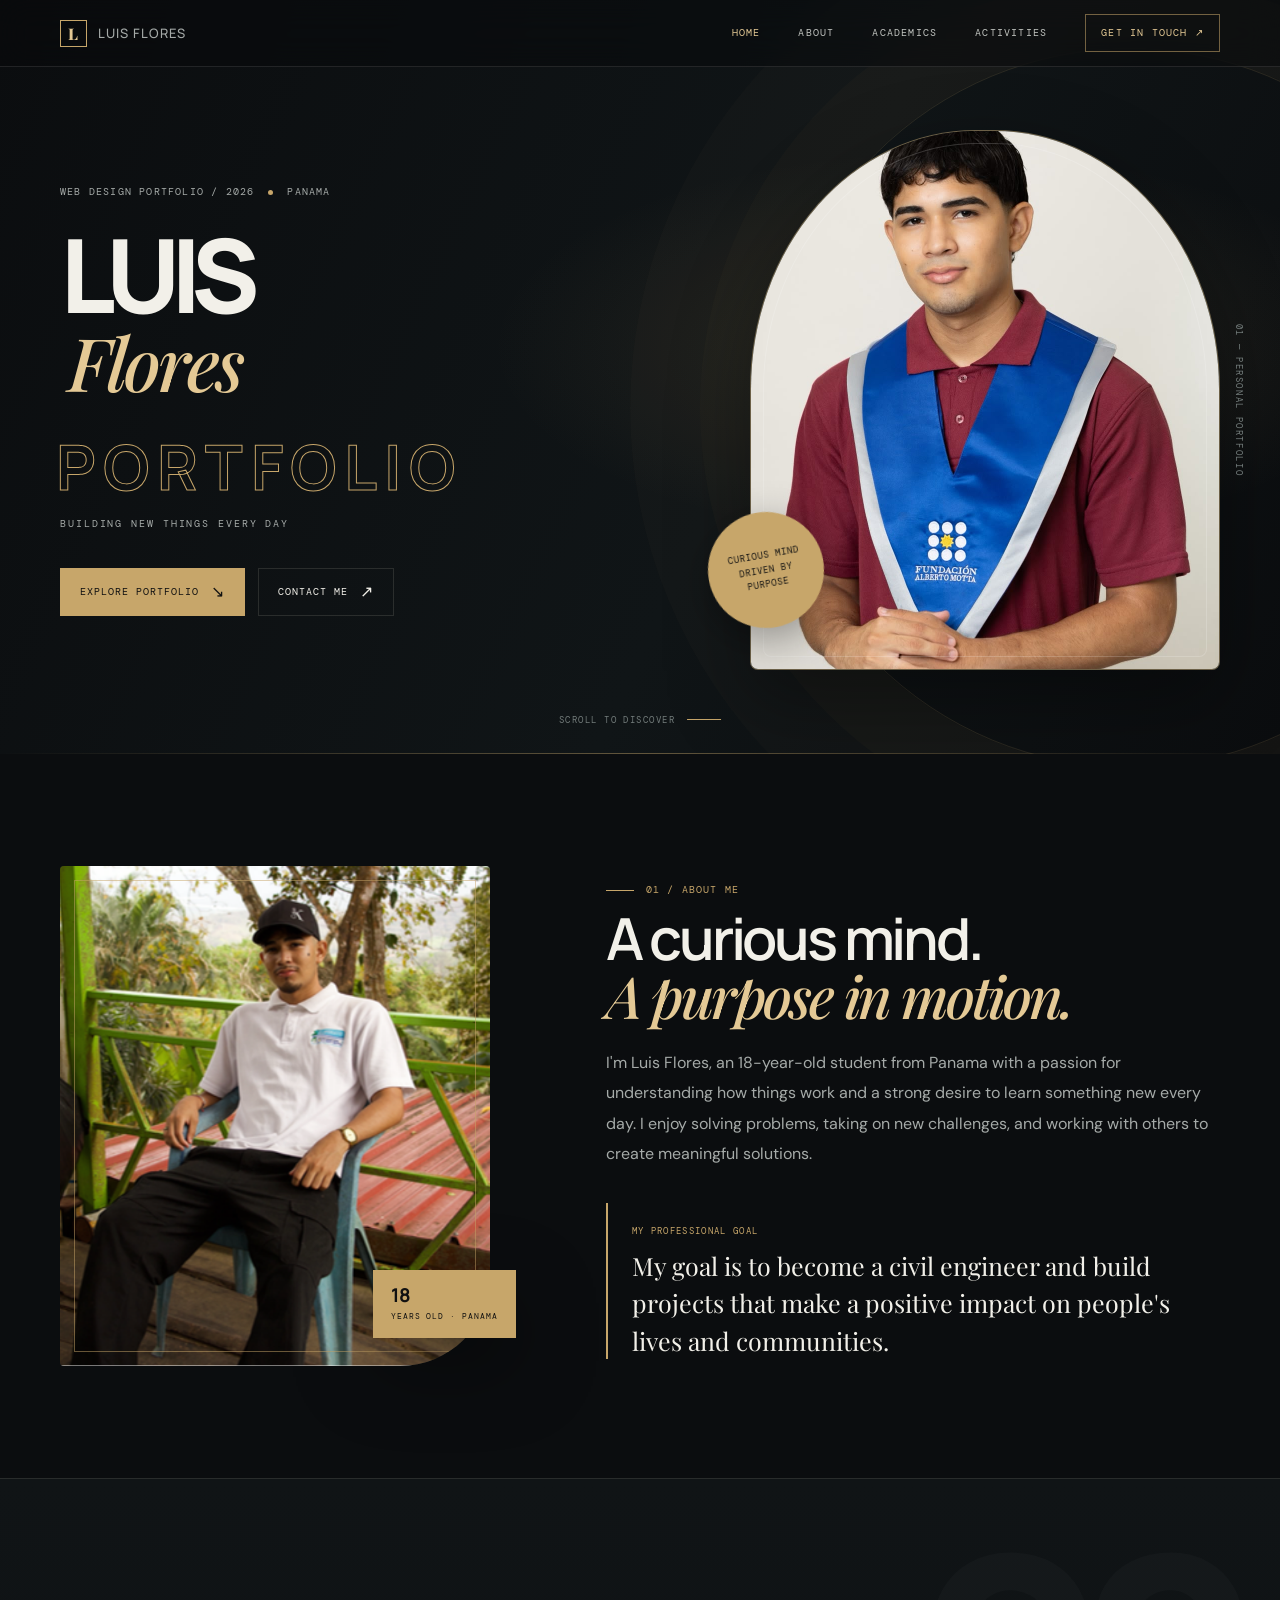
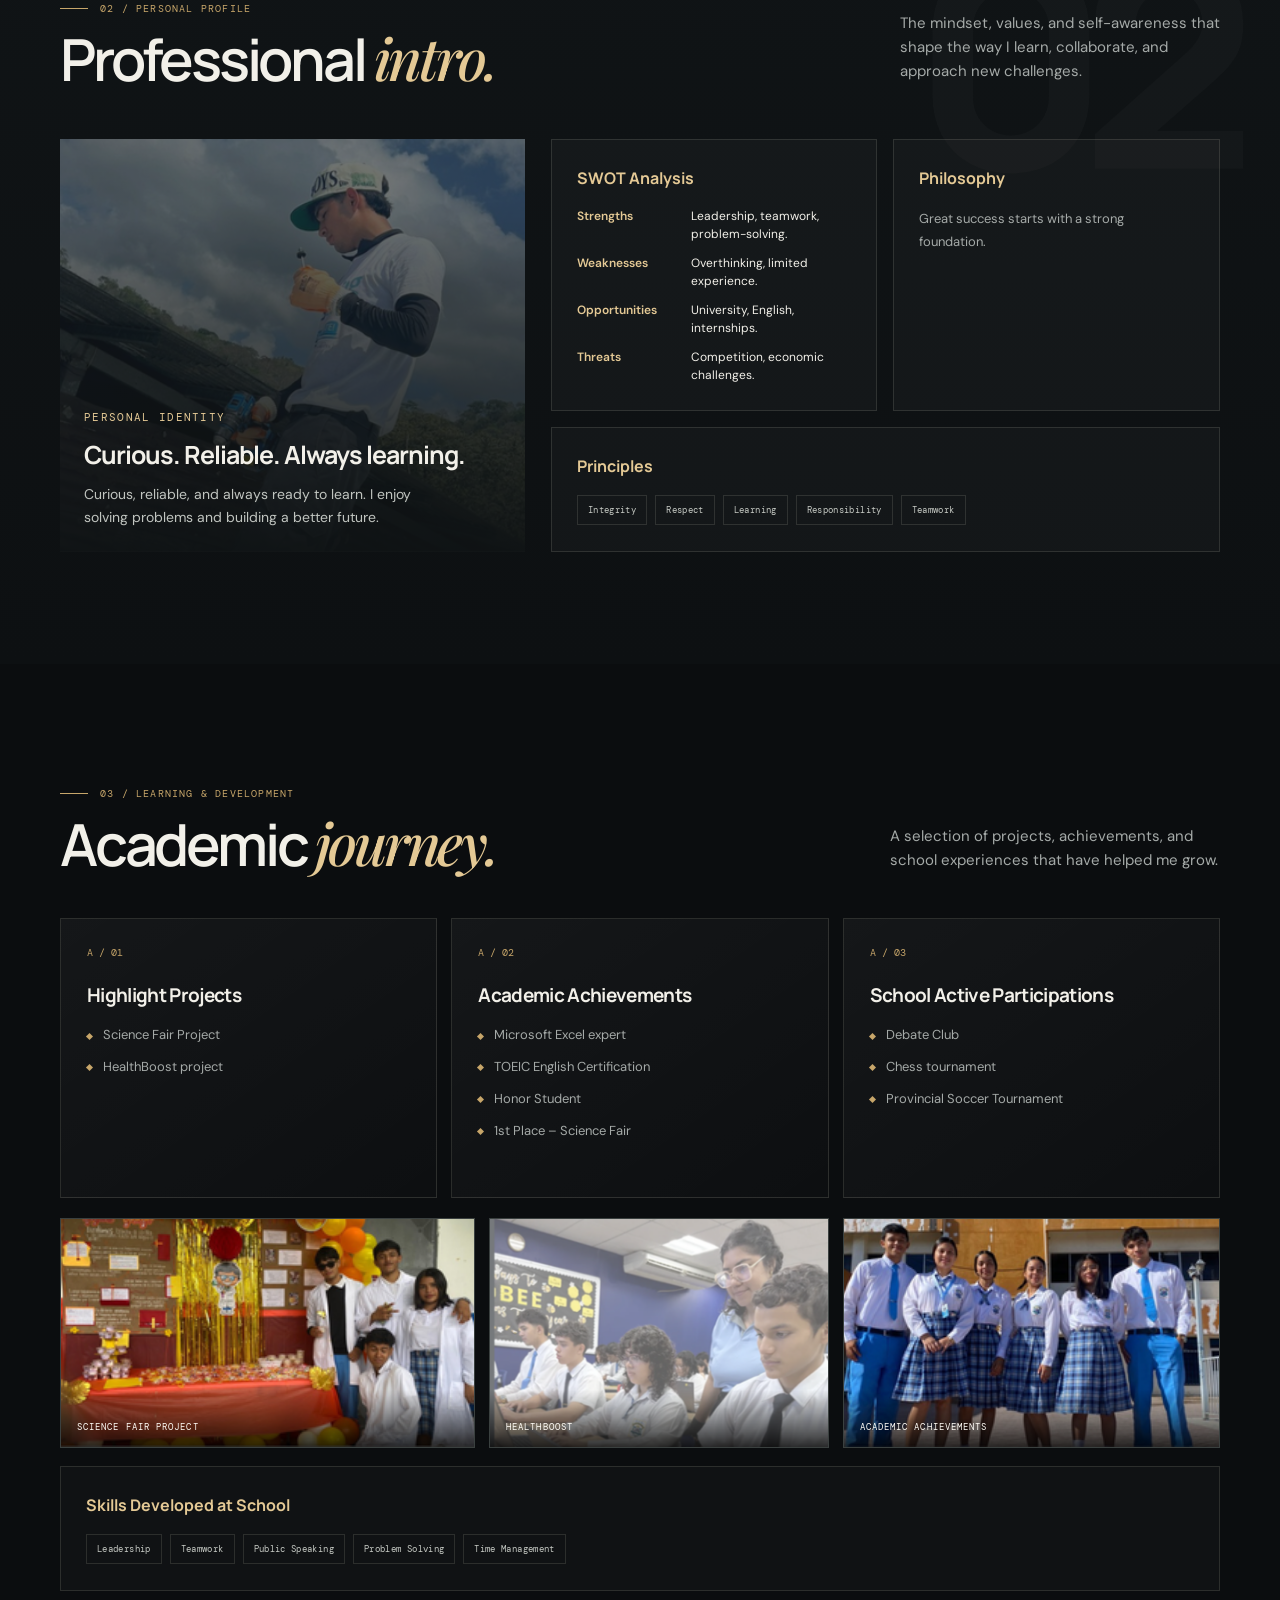
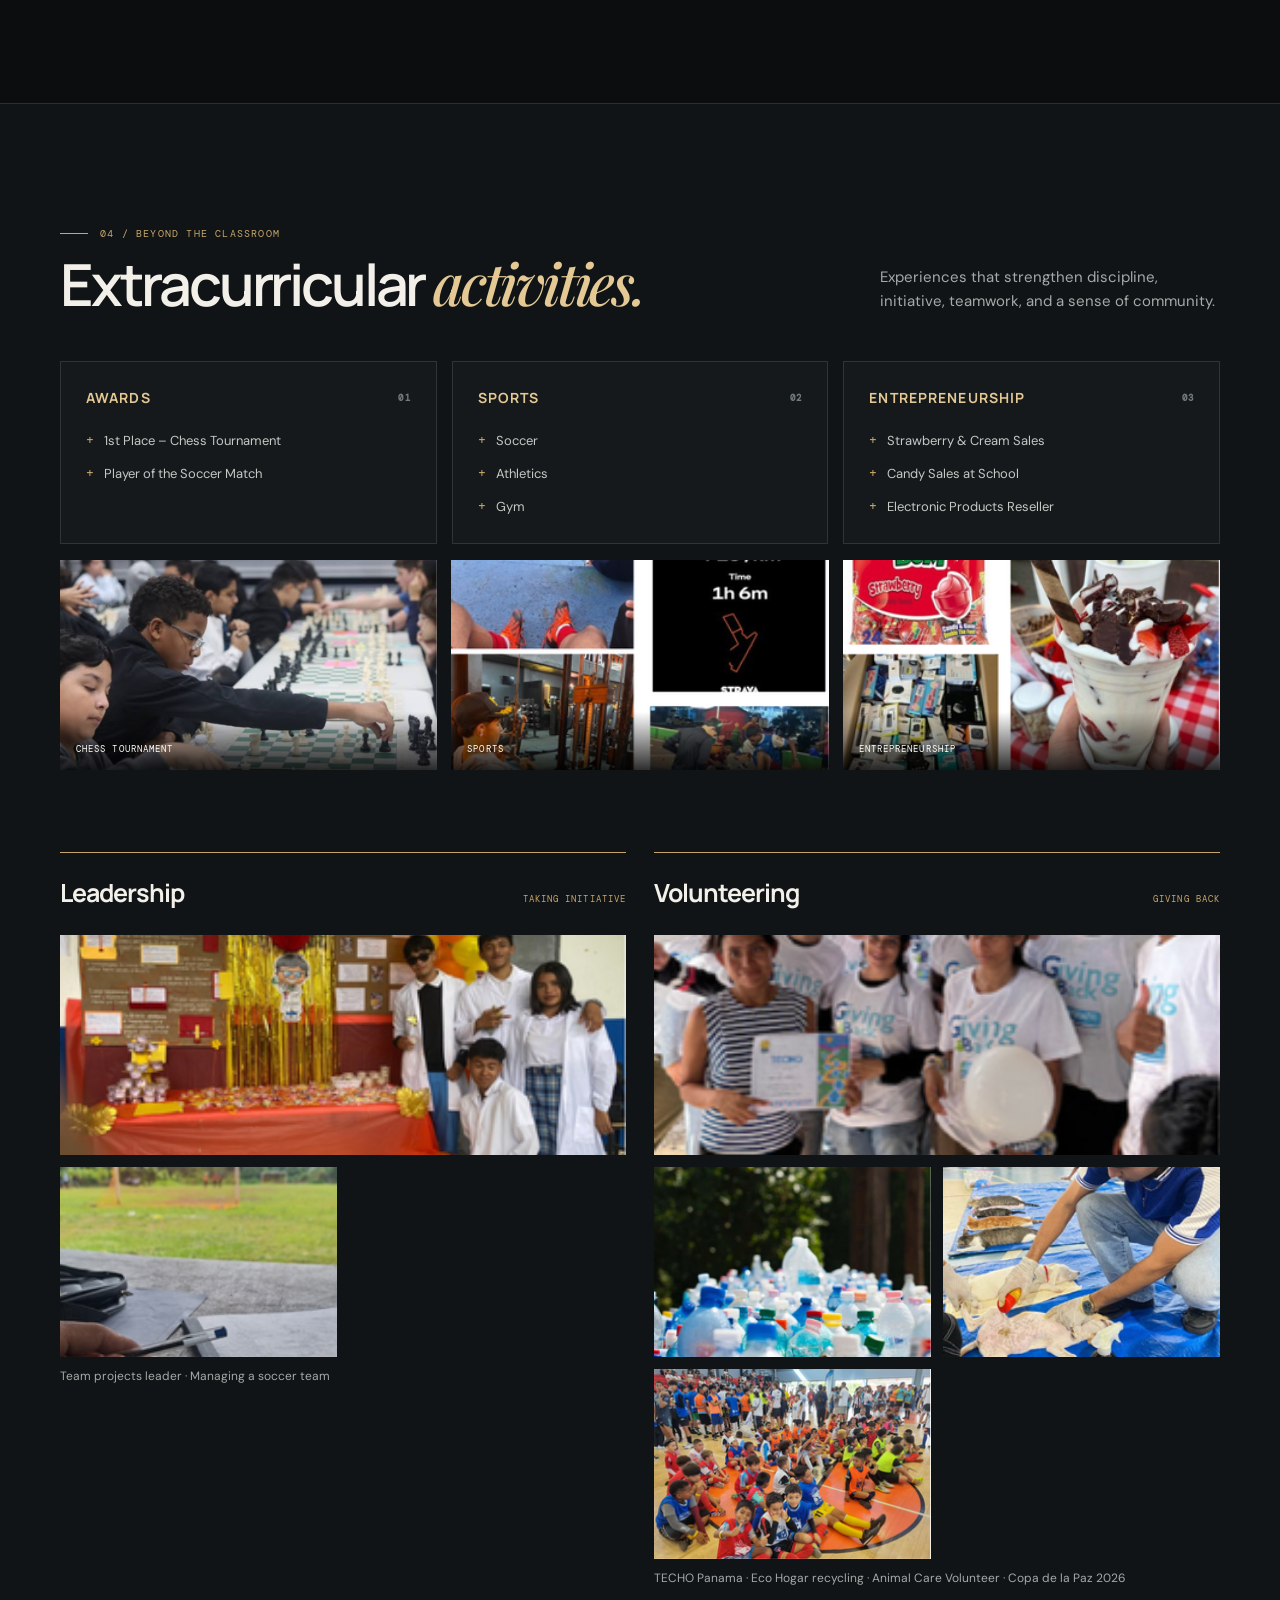
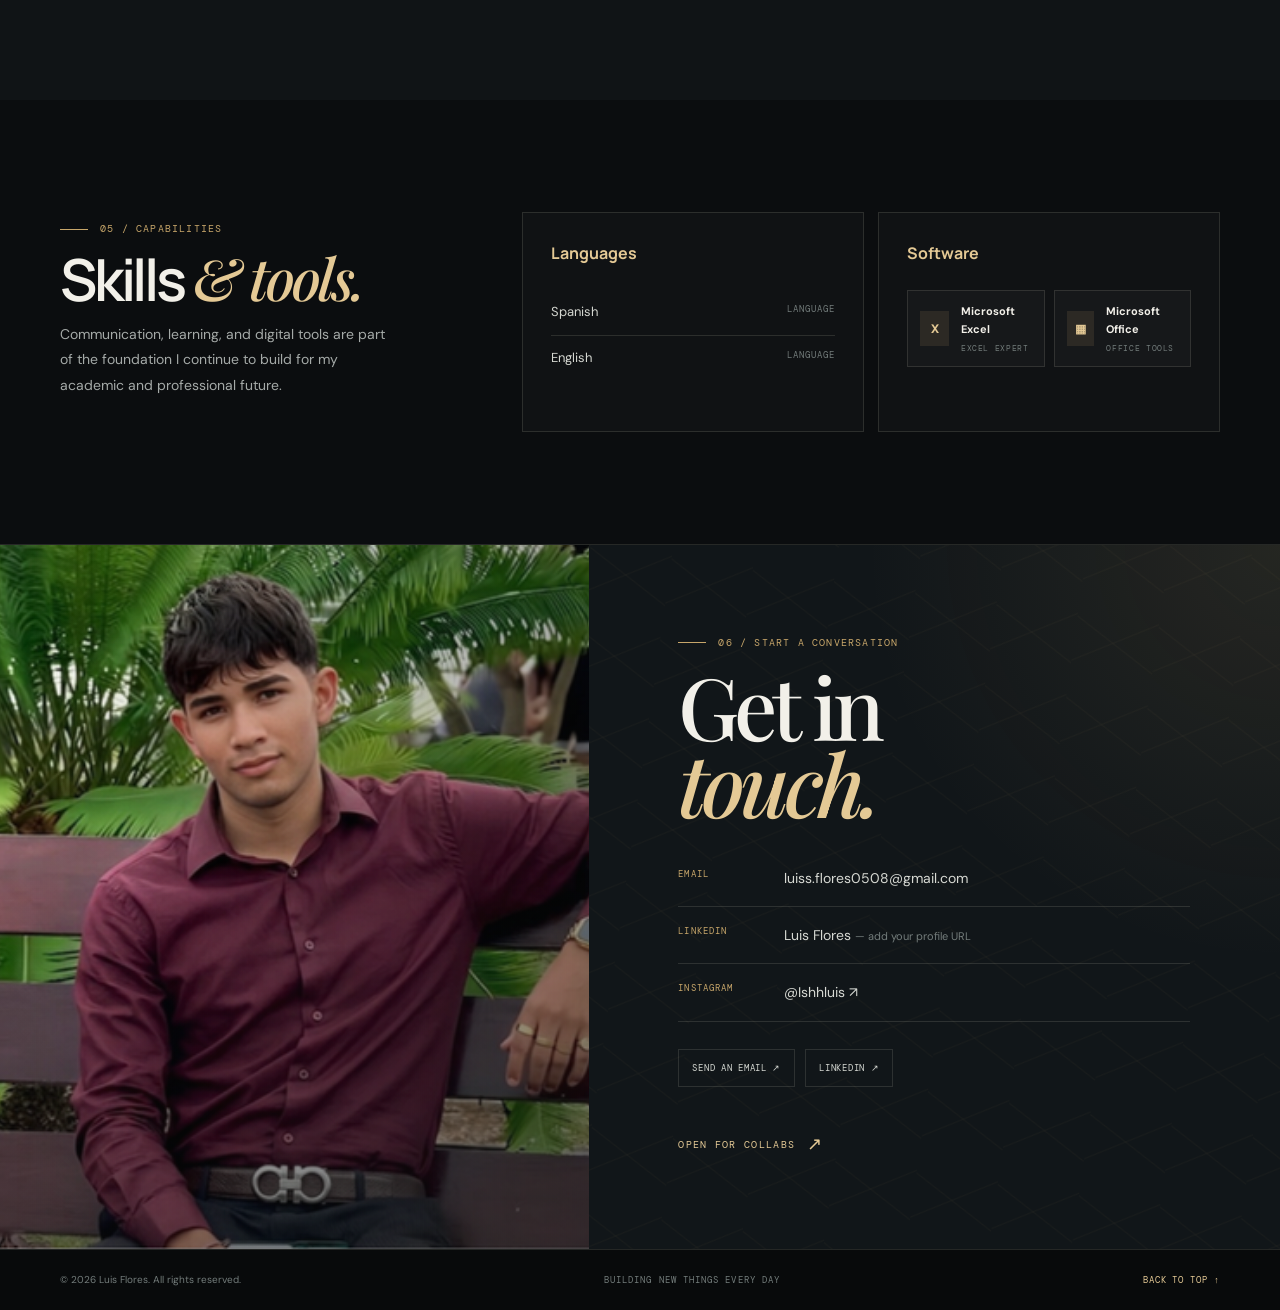
==== commit eb865c9c: "Update index.html" ====
--- a/index.html
+++ b/index.html
@@ -1659,7 +1659,7 @@
           <!-- IMAGE 01: Main portrait -->
           <div class="media-frame hero-photo">
 
-            <img src="images/luis-portrait.jpg" alt="Portrait of Luis Flores" />
+            <img src="ld-wt73.template-help.com/imgver/LUISAFLORES.jpeg" alt="Portrait of Luis Flores" />
 
             <div class="media-placeholder">
               <span>
@@ -1702,7 +1702,7 @@
 
           <div class="media-frame about-photo">
 
-            <img src="images/about-luis.jpg" alt="Luis Flores outdoors" />
+            <img src="ld-wt73.template-help.com/imgver/SENTADO.png" alt="Luis Flores outdoors" />
 
             <div class="media-placeholder">
               <span>
@@ -1787,7 +1787,7 @@
 
             <div class="media-frame">
 
-              <img src="images/personal-identity.jpg"
+              <img src="ld-wt73.template-help.com/imgver/TRABAJANDO.png"
                    alt="Luis Flores portrait for personal identity section" />
 
               <div class="media-placeholder">
@@ -1963,7 +1963,7 @@
 
           <div class="media-frame reveal">
 
-            <img src="images/science-fair.jpg" alt="Science Fair project" />
+            <img src="ld-wt73.template-help.com/imgver/SCIENCE2.0.png" alt="Science Fair project" />
 
             <div class="media-placeholder">
               <span>
@@ -1982,7 +1982,7 @@
 
           <div class="media-frame reveal delay-1">
 
-            <img src="images/healthboost.jpg" alt="HealthBoost project" />
+            <img src="ld-wt73.template-help.com/imgver/HEALTHBOOS.png" alt="HealthBoost project" />
 
             <div class="media-placeholder">
               <span>
@@ -2001,7 +2001,7 @@
 
           <div class="media-frame reveal delay-2">
 
-            <img src="images/academic-achievement.jpg" alt="Academic achievement" />
+            <img src="ld-wt73.template-help.com/imgver/ACADEMIC.png" alt="Academic achievement" />
 
             <div class="media-placeholder">
               <span>
@@ -2114,7 +2114,7 @@
 
           <div class="media-frame reveal">
 
-            <img src="images/chess-award.jpg" alt="Chess tournament award" />
+            <img src="ld-wt73.template-help.com/imgver/chess.png" alt="Chess tournament award" />
 
             <div class="media-placeholder">
               <span>
@@ -2133,7 +2133,7 @@
 
           <div class="media-frame reveal delay-1">
 
-            <img src="images/soccer-sports.jpg" alt="Soccer and sports" />
+            <img src="ld-wt73.template-help.com/imgver/SPORTS.png" alt="Soccer and sports" />
 
             <div class="media-placeholder">
               <span>
@@ -2152,7 +2152,7 @@
 
           <div class="media-frame reveal delay-2">
 
-            <img src="images/entrepreneurship.jpg"
+            <img src="ld-wt73.template-help.com/imgver/ENTREPENER.png"
                  alt="Entrepreneurship and sales activities" />
 
             <div class="media-placeholder">
@@ -2190,7 +2190,7 @@
 
               <div class="media-frame">
 
-                <img src="images/team-projects.jpg" alt="Leading team projects" />
+                <img src="ld-wt73.template-help.com/imgver/ACADEMIC2.0.png" alt="Leading team projects" />
 
                 <div class="media-placeholder">
                   <span>
@@ -2205,7 +2205,7 @@
 
               <div class="media-frame">
 
-                <img src="images/soccer-team.jpg" alt="Managing a soccer team" />
+                <img src="ld-wt73.template-help.com/imgver/MANAGINGSOCCER.png" alt="Managing a soccer team" />
 
                 <div class="media-placeholder">
                   <span>
@@ -2242,7 +2242,7 @@
 
               <div class="media-frame">
 
-                <img src="images/techo-panama.jpg" alt="TECHO Panama volunteering" />
+                <img src="ld-wt73.template-help.com/imgver/TECHOPANAMA.png" alt="TECHO Panama volunteering" />
 
                 <div class="media-placeholder">
                   <span>
@@ -2257,7 +2257,7 @@
 
               <div class="media-frame">
 
-                <img src="images/eco-hogar.jpg" alt="Eco Hogar recycling" />
+                <img src="ld-wt73.template-help.com/imgver/ECOHAGR.png" alt="Eco Hogar recycling" />
 
                 <div class="media-placeholder">
                   <span>
@@ -2272,7 +2272,7 @@
 
               <div class="media-frame">
 
-                <img src="images/animal-care.jpg" alt="Animal care volunteering" />
+                <img src="ld-wt73.template-help.com/imgver/ANIMAL.png" alt="Animal care volunteering" />
 
                 <div class="media-placeholder">
                   <span>
@@ -2287,7 +2287,7 @@
 
               <div class="media-frame">
 
-                <img src="images/copa-de-la-paz.jpg" alt="Copa de la Paz 2026" />
+                <img src="ld-wt73.template-help.com/imgver/COPA.png" alt="Copa de la Paz 2026" />
 
                 <div class="media-placeholder">
                   <span>
@@ -2403,7 +2403,7 @@
 
           <div class="media-frame">
 
-            <img src="images/contact-luis.jpg" alt="Luis Flores contact portrait" />
+            <img src="ld-wt73.template-help.com/imgver/SENTADOFORMAL.png" alt="Luis Flores contact portrait" />
 
             <div class="media-placeholder">
               <span>
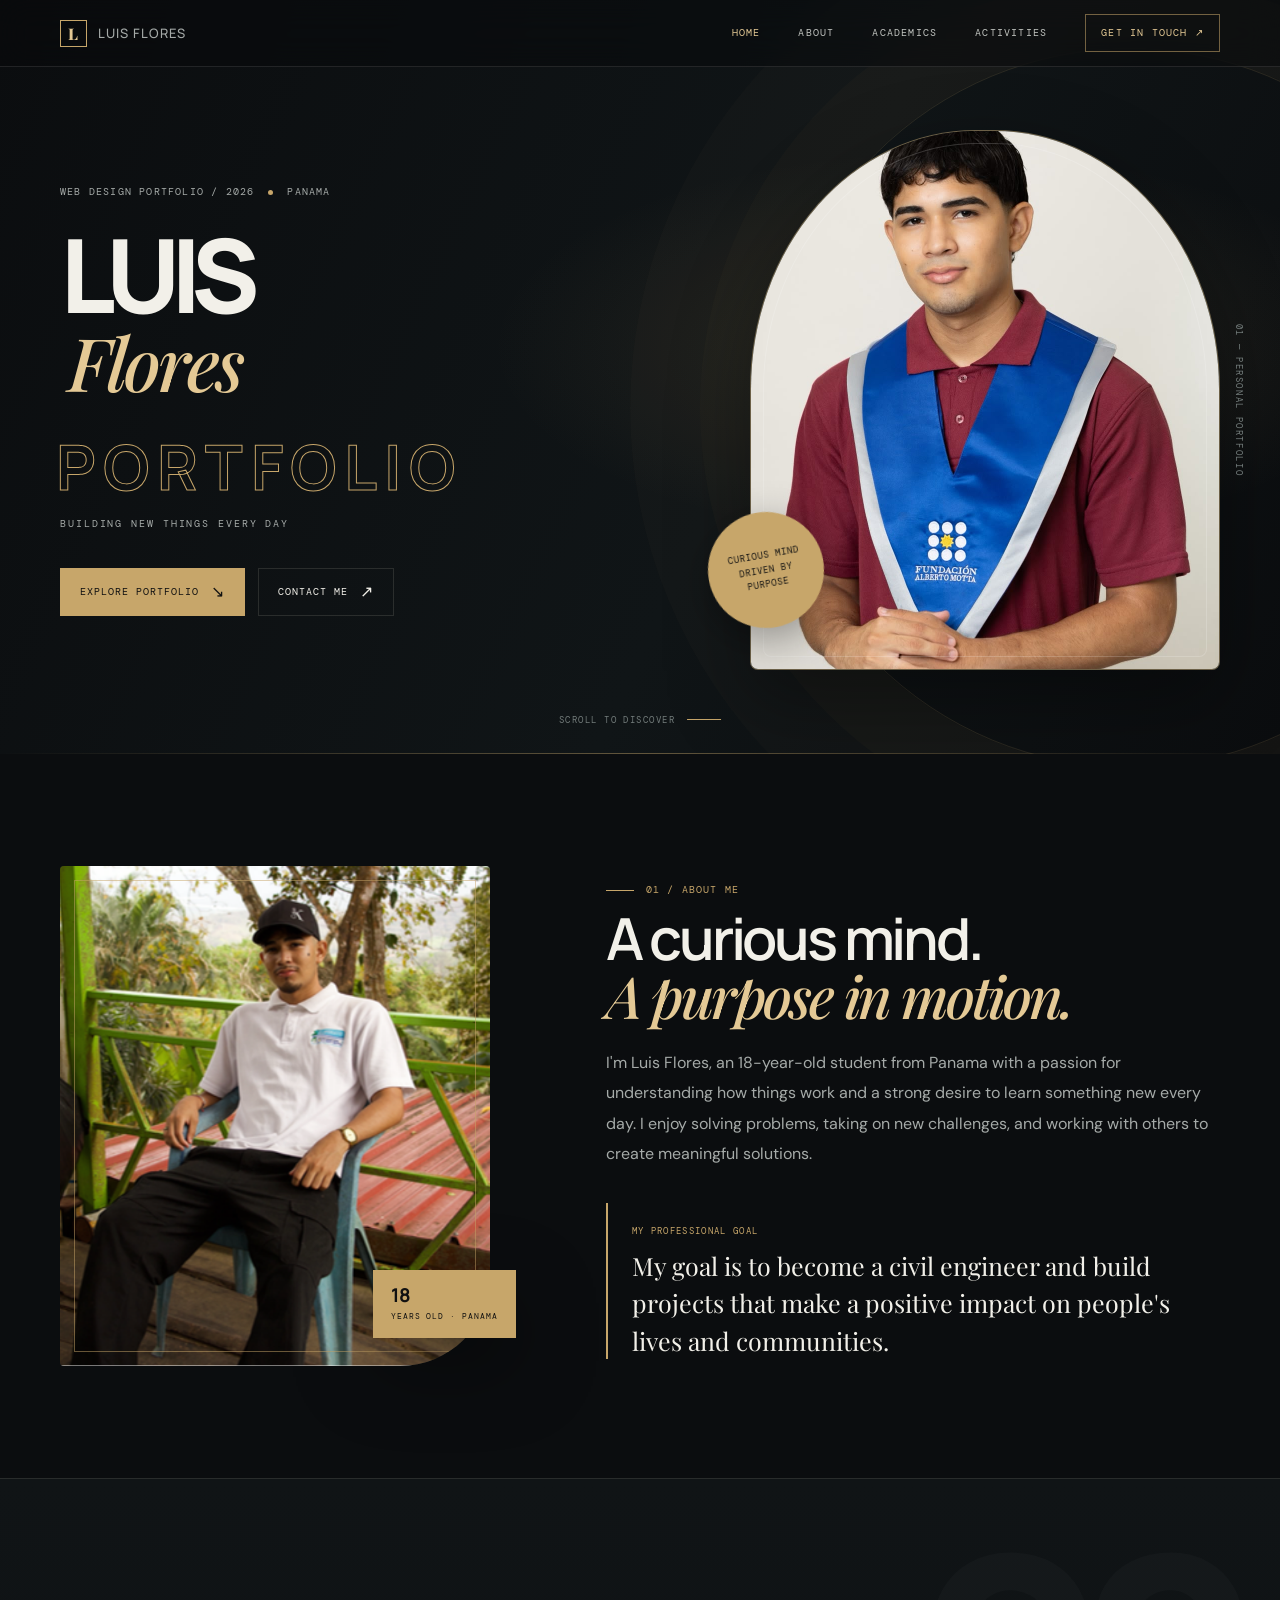
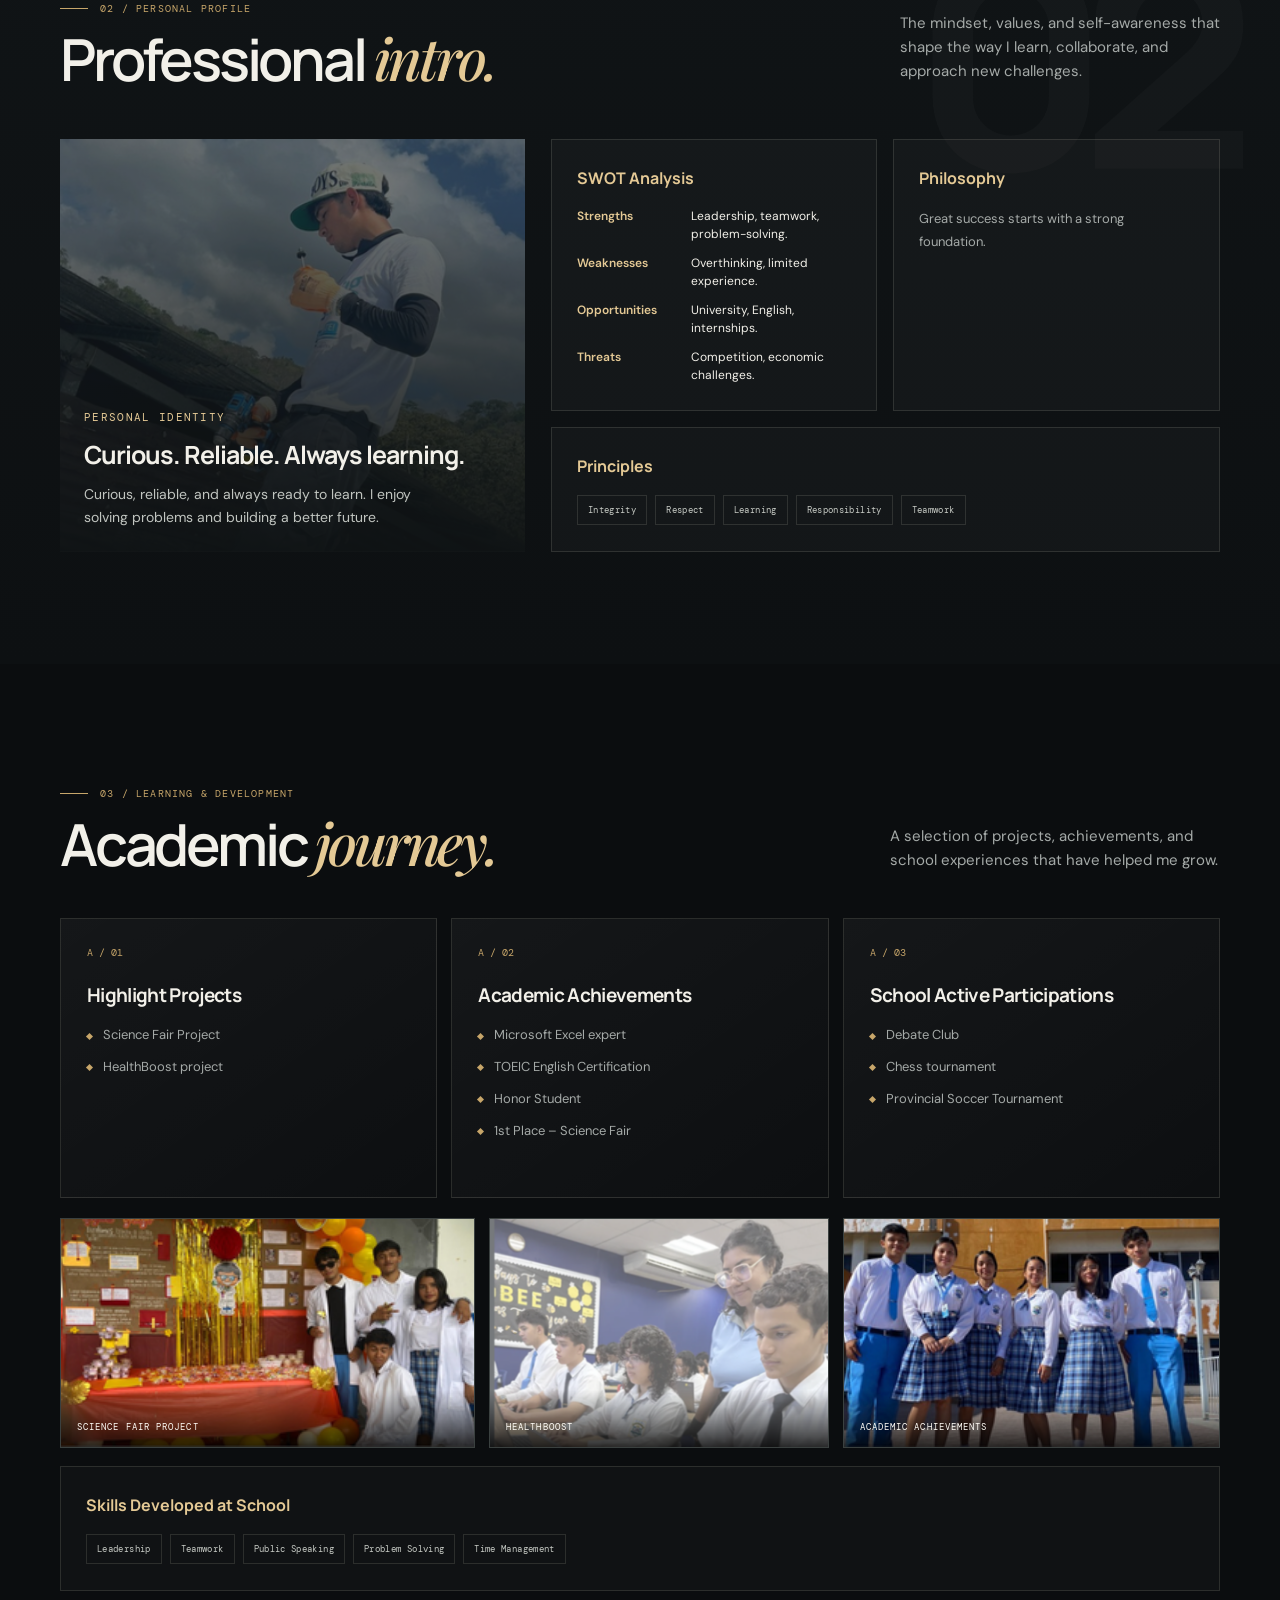
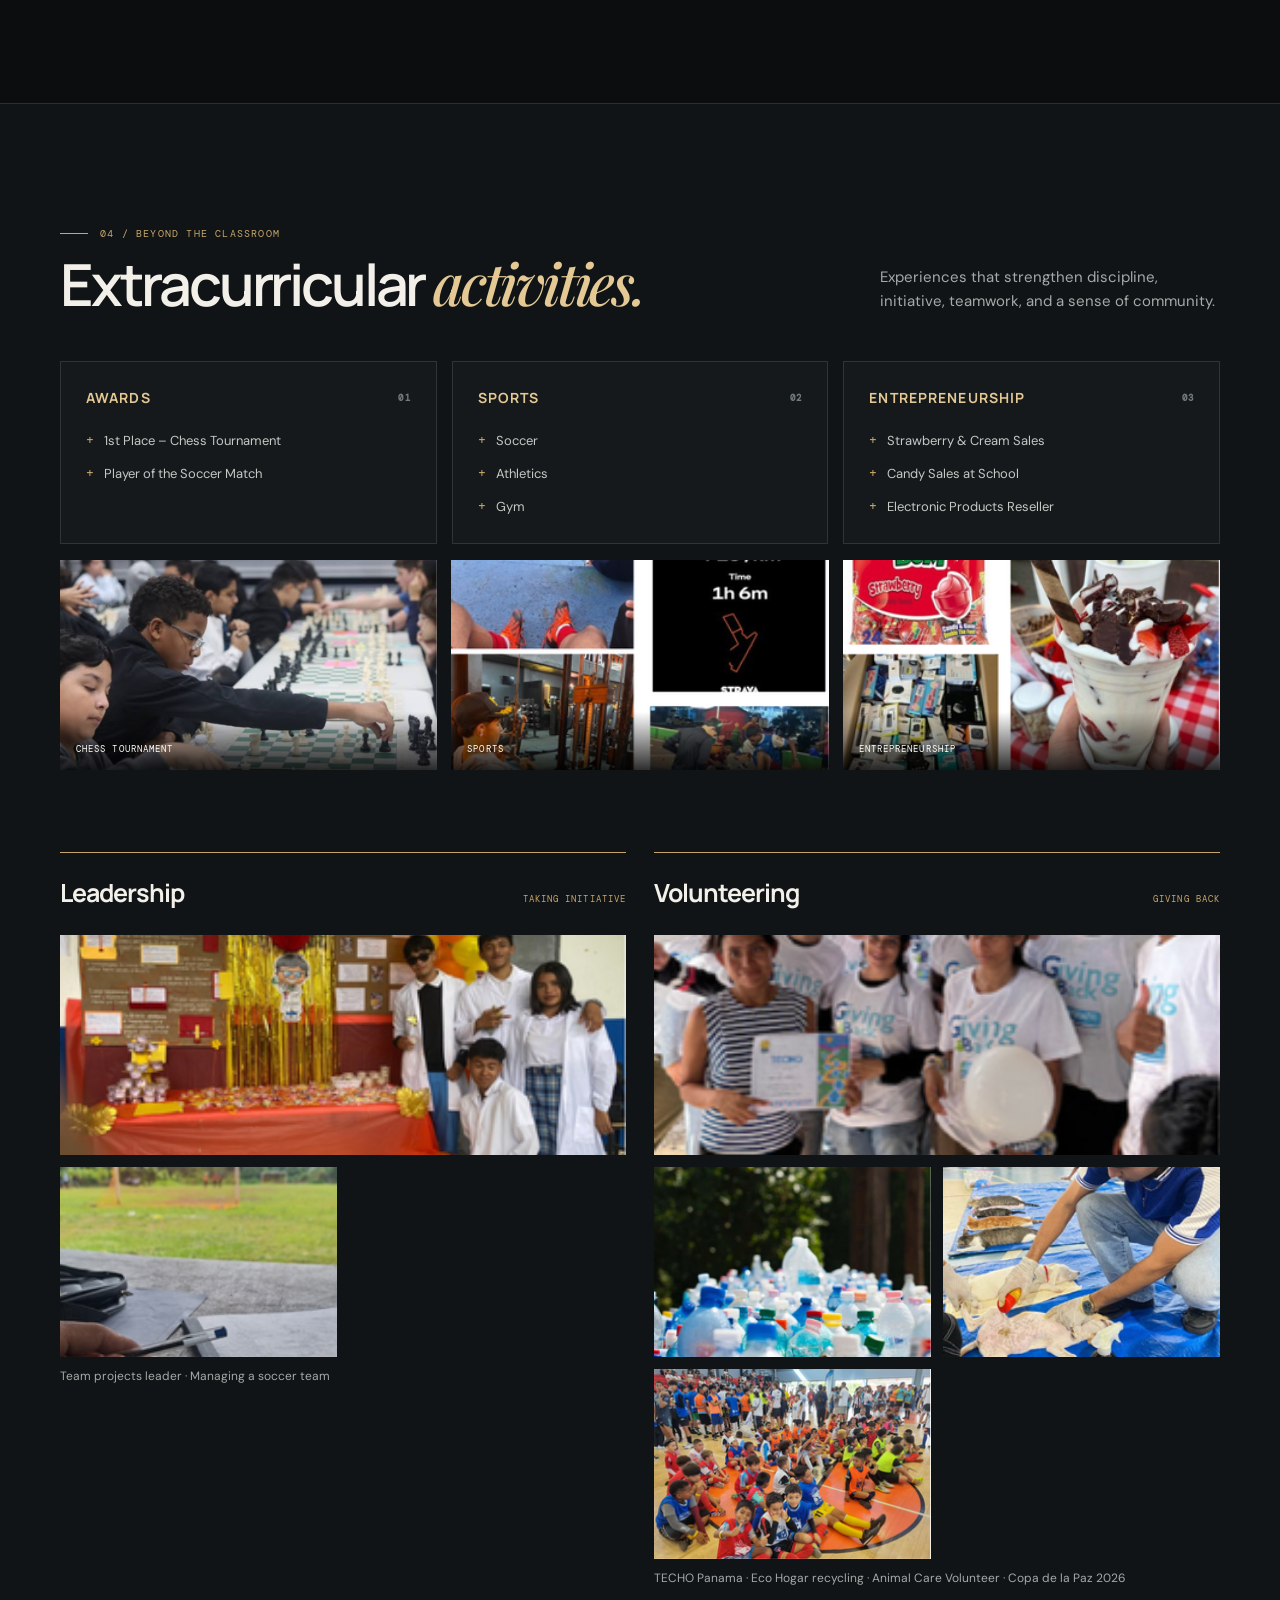
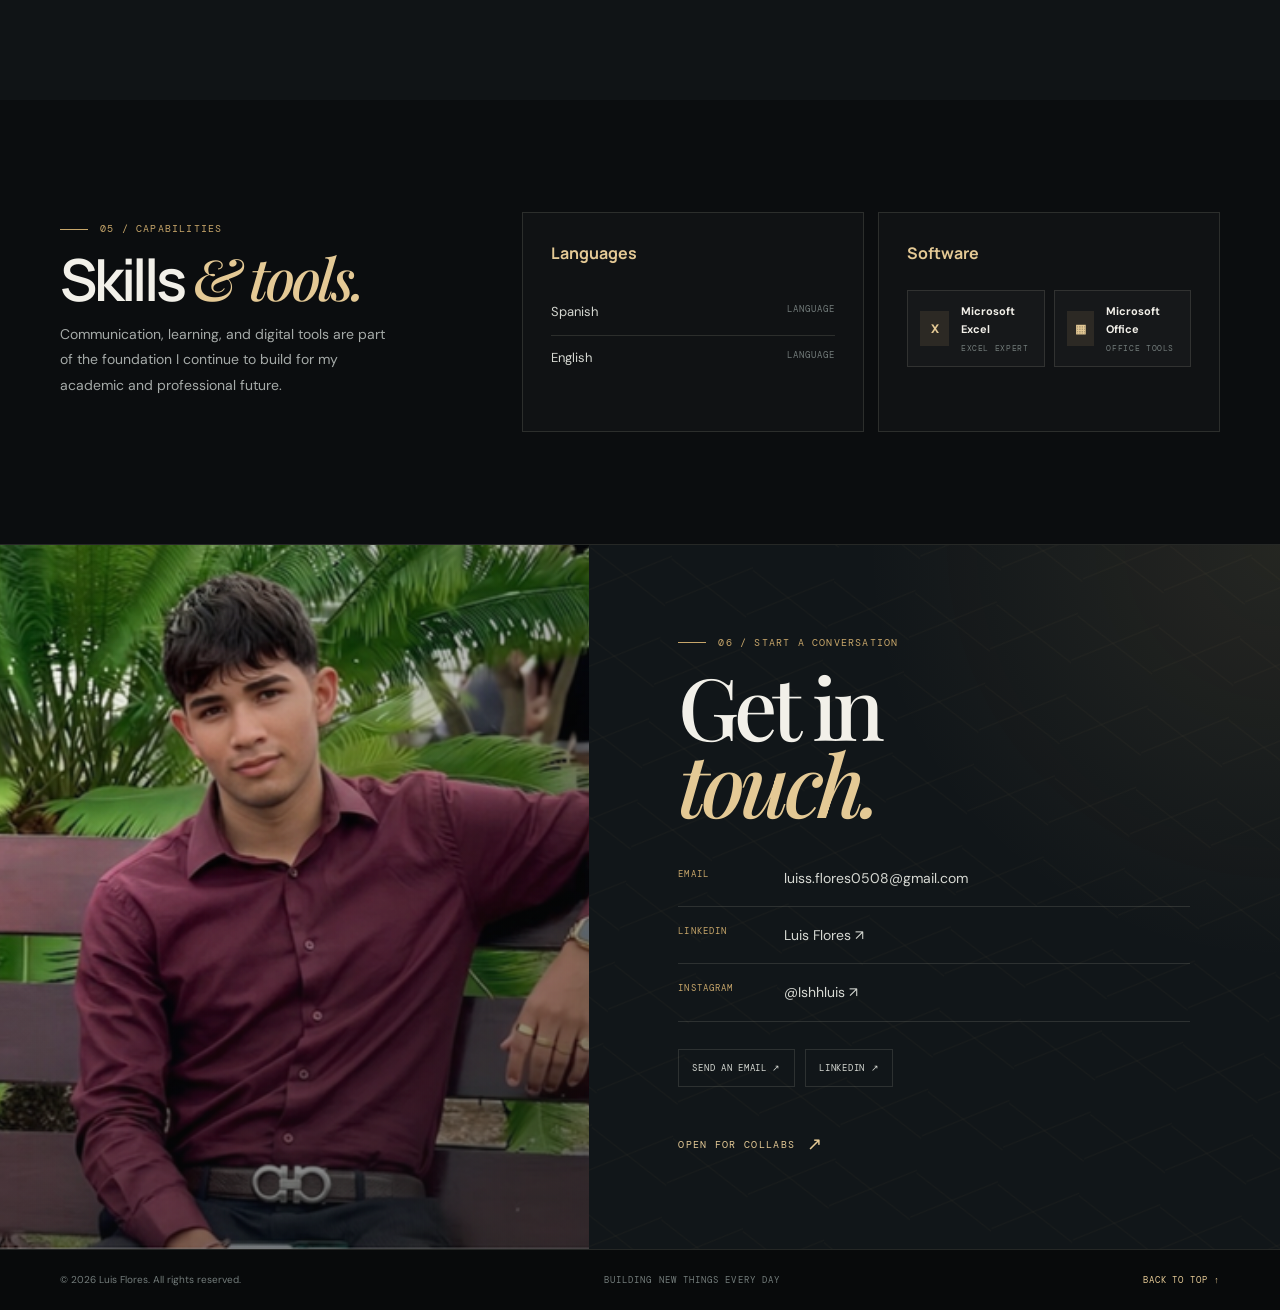
==== commit 135008c5: "Last" ====
--- a/index.html
+++ b/index.html
@@ -2441,9 +2441,9 @@
             <span class="label">LinkedIn</span>
 
             <p>
-              Luis Flores
-              <span style="color:var(--muted-2);font-size:11px;">
-                — add your profile URL
+              <a href="https://www.linkedin.com/in/luis-flores-064678409/" target="_blank" rel="noopener noreferrer">
+                Luis Flores ↗
+                </a>
               </span>
             </p>
 
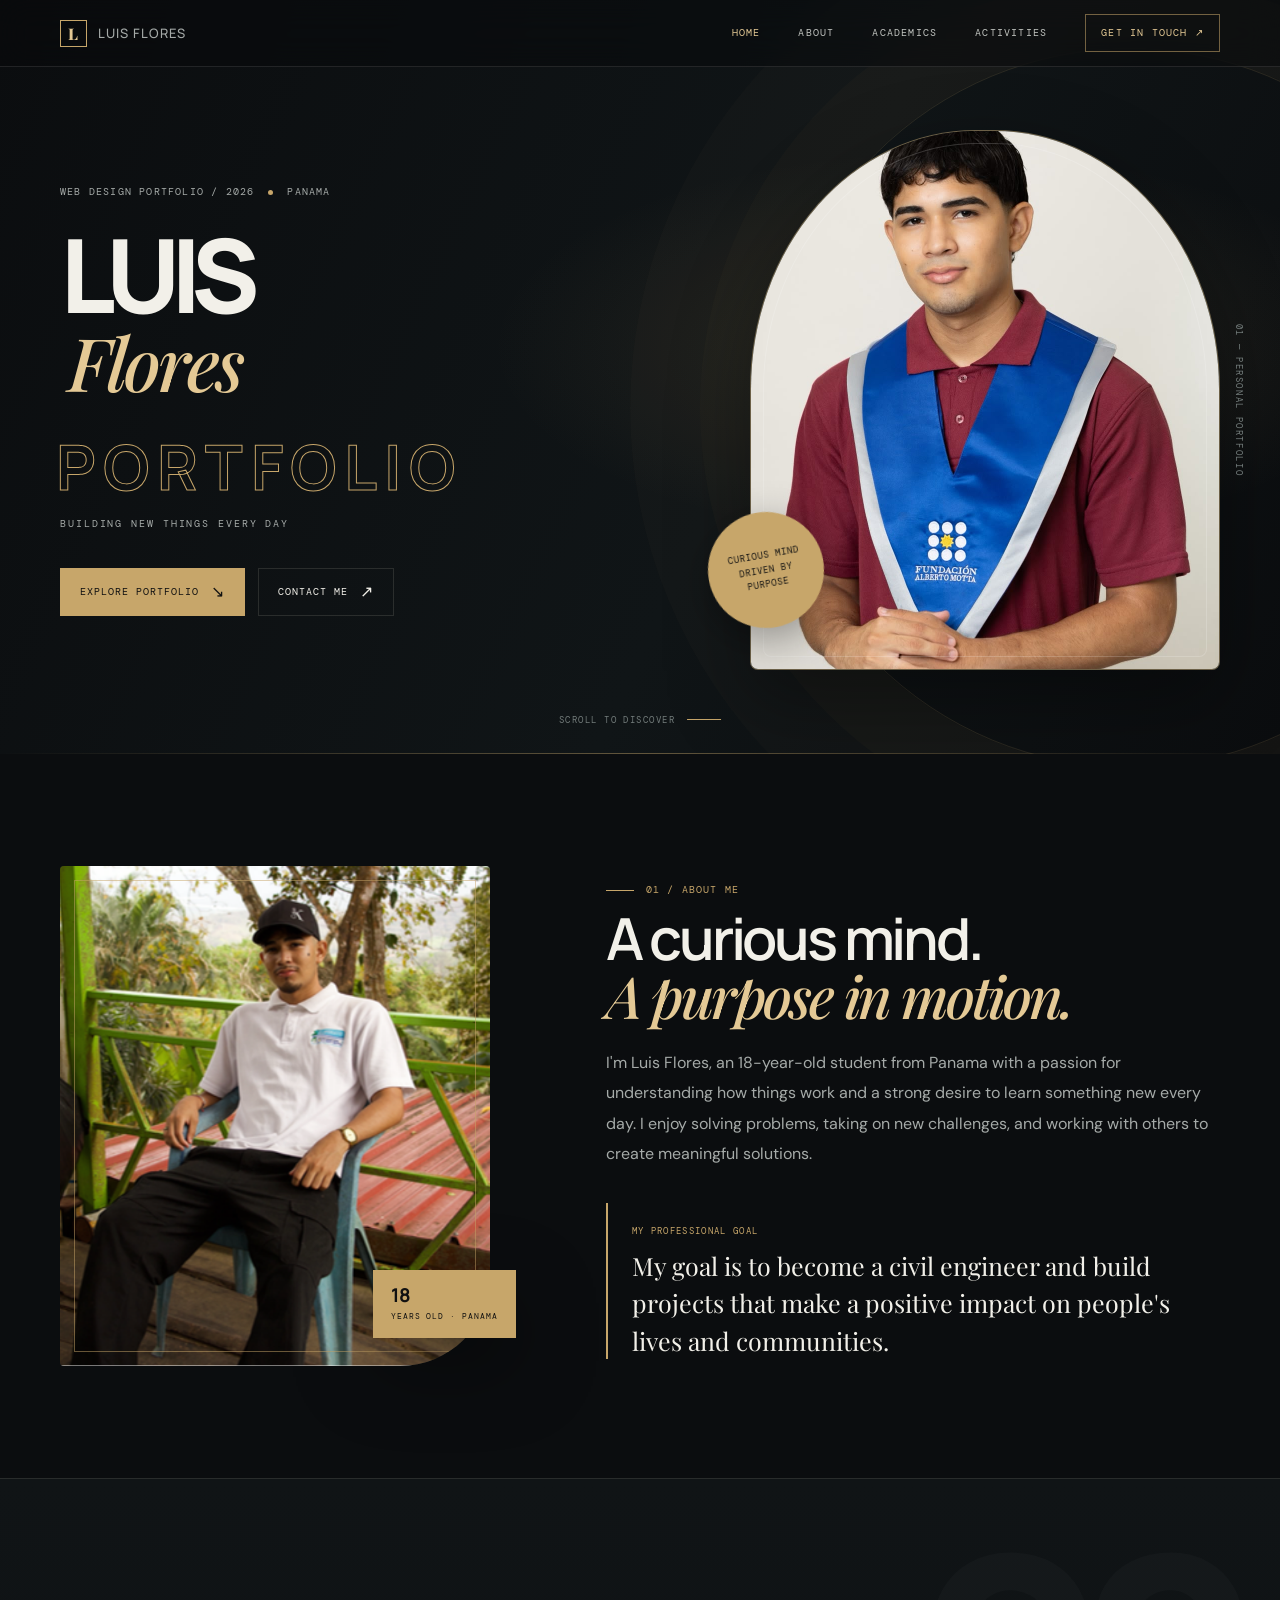
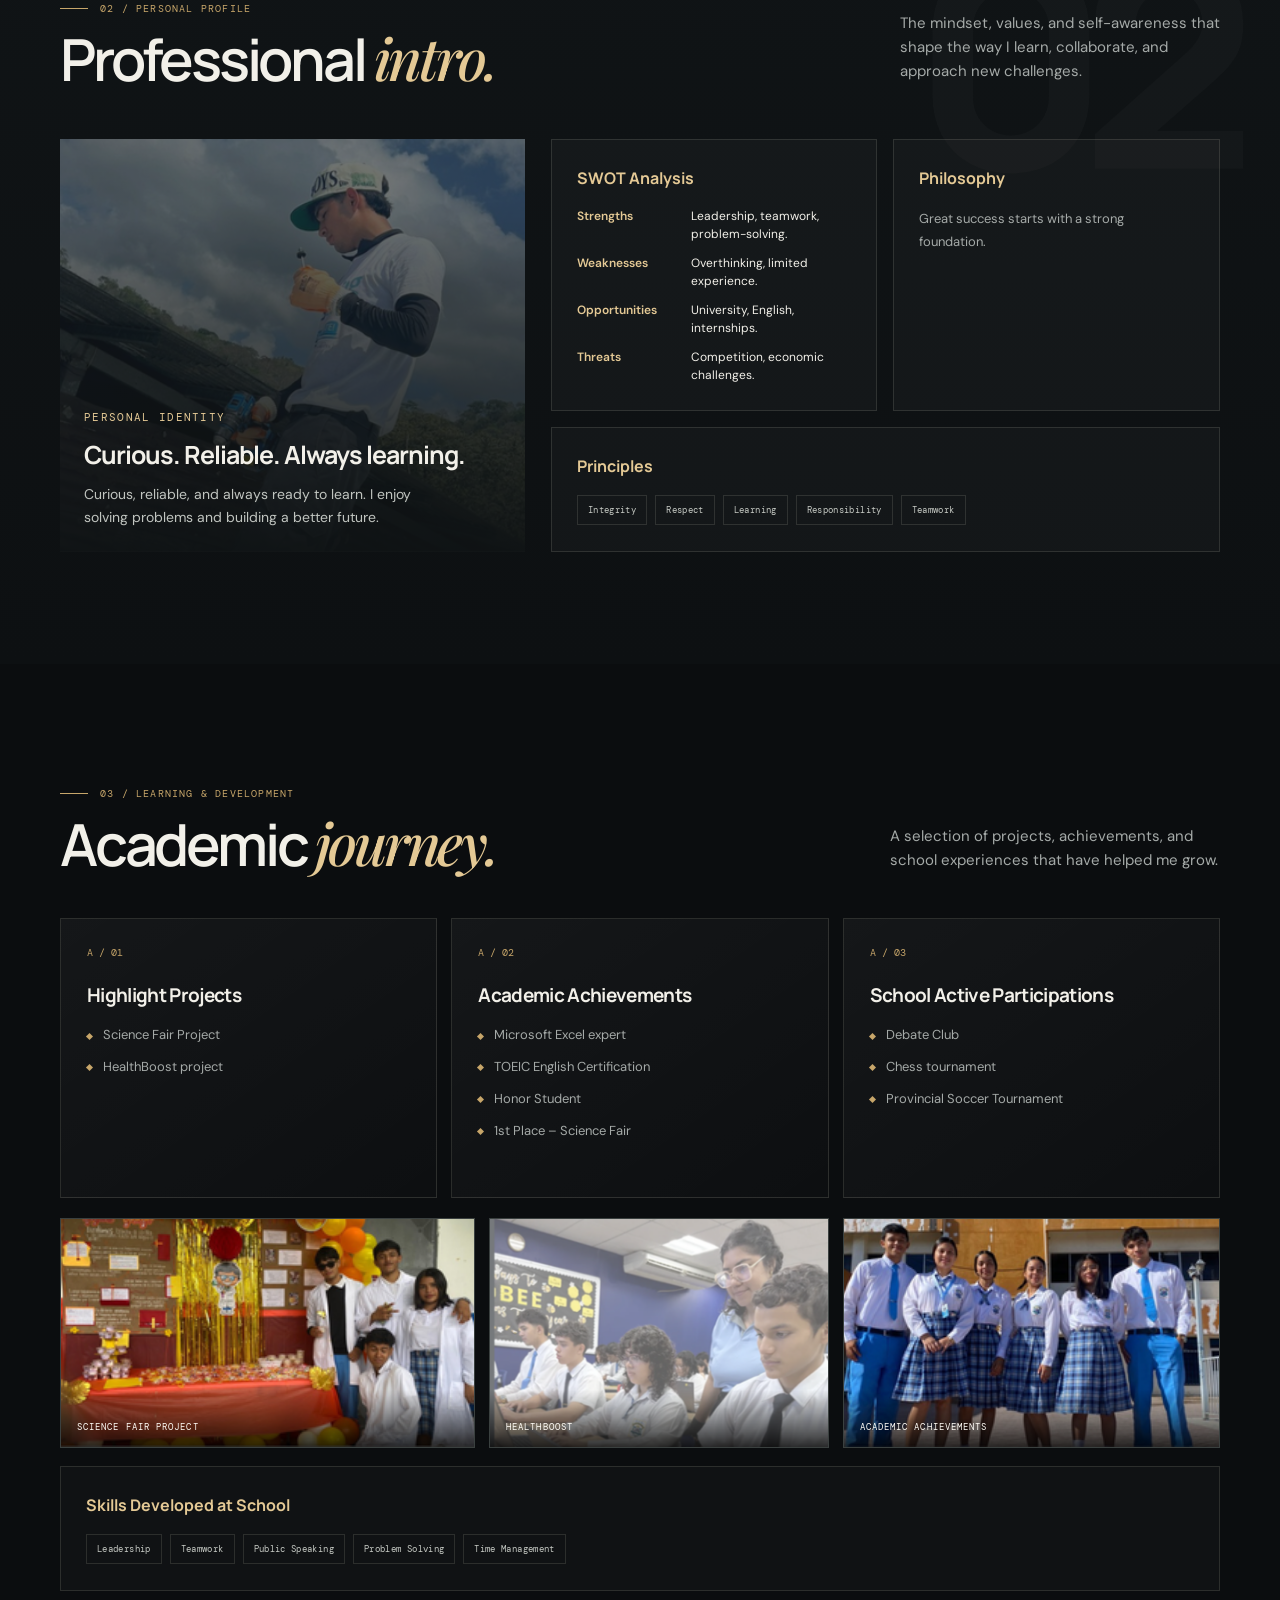
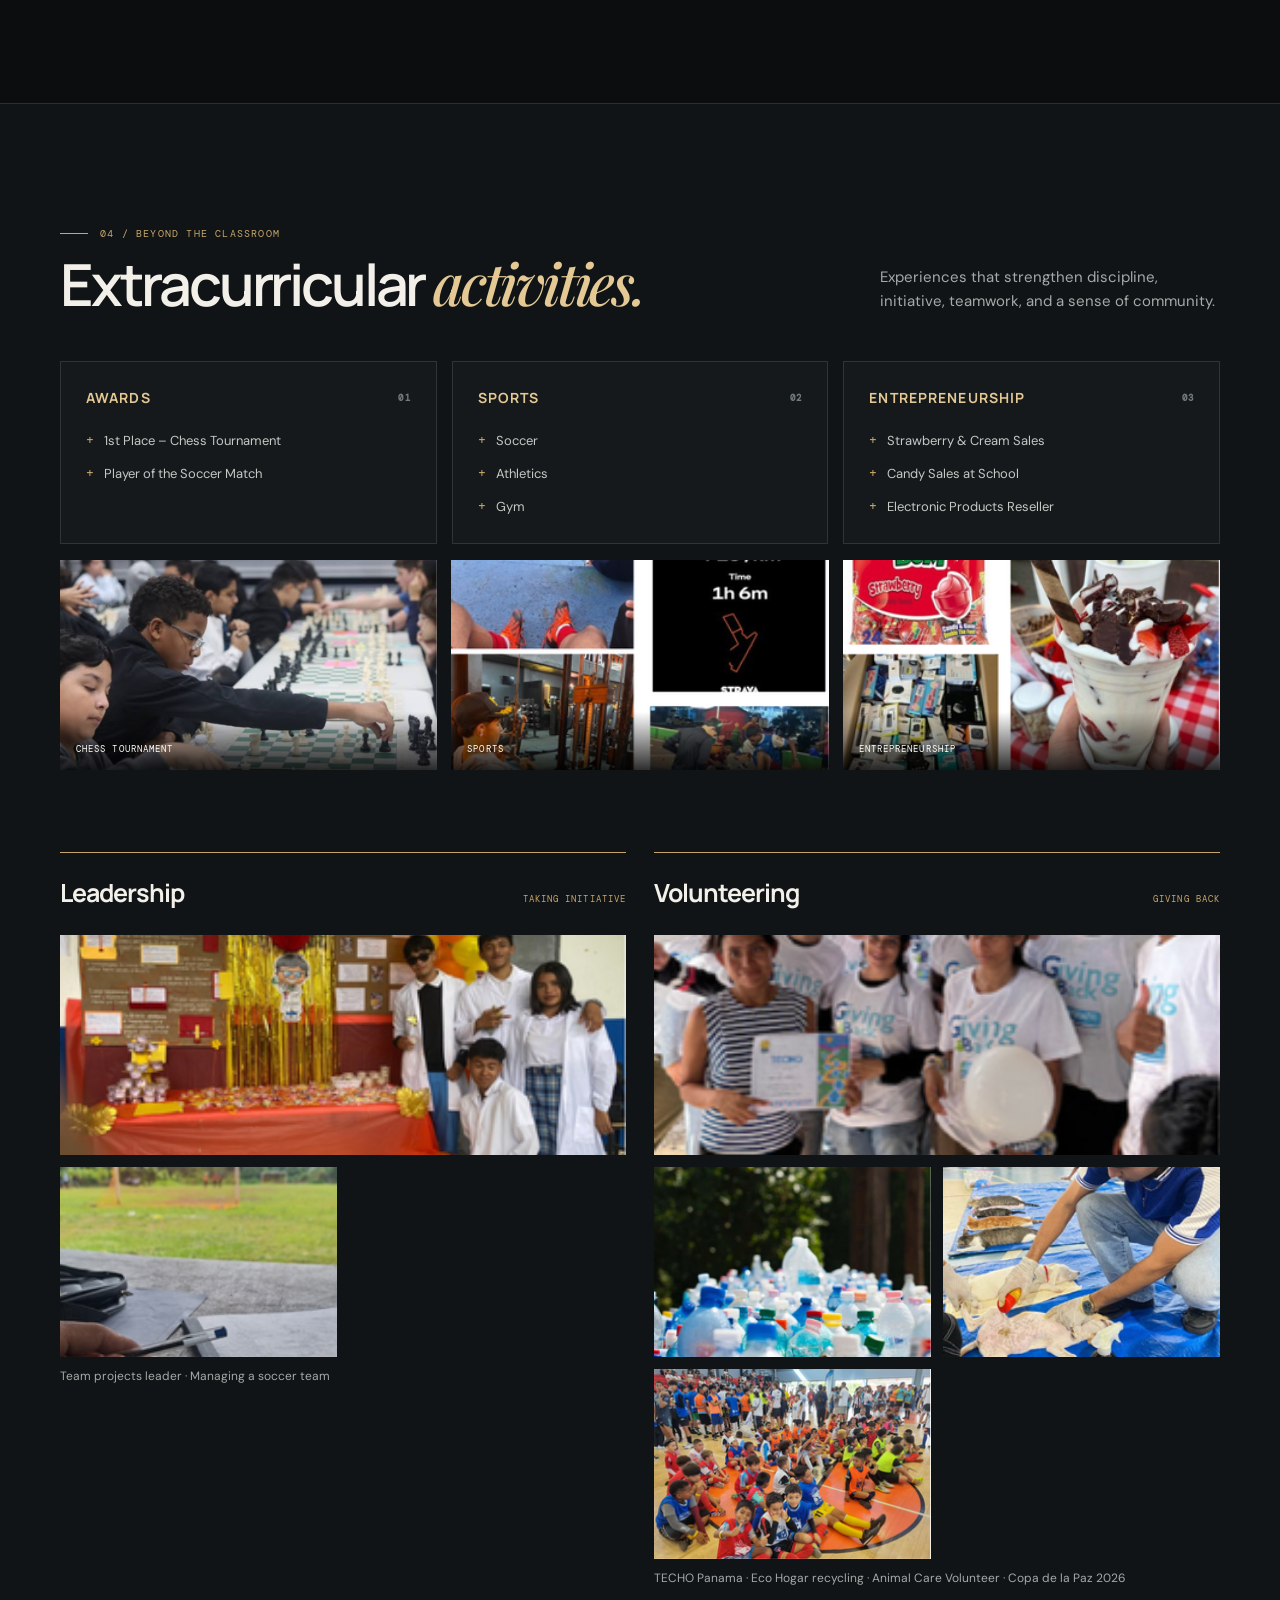
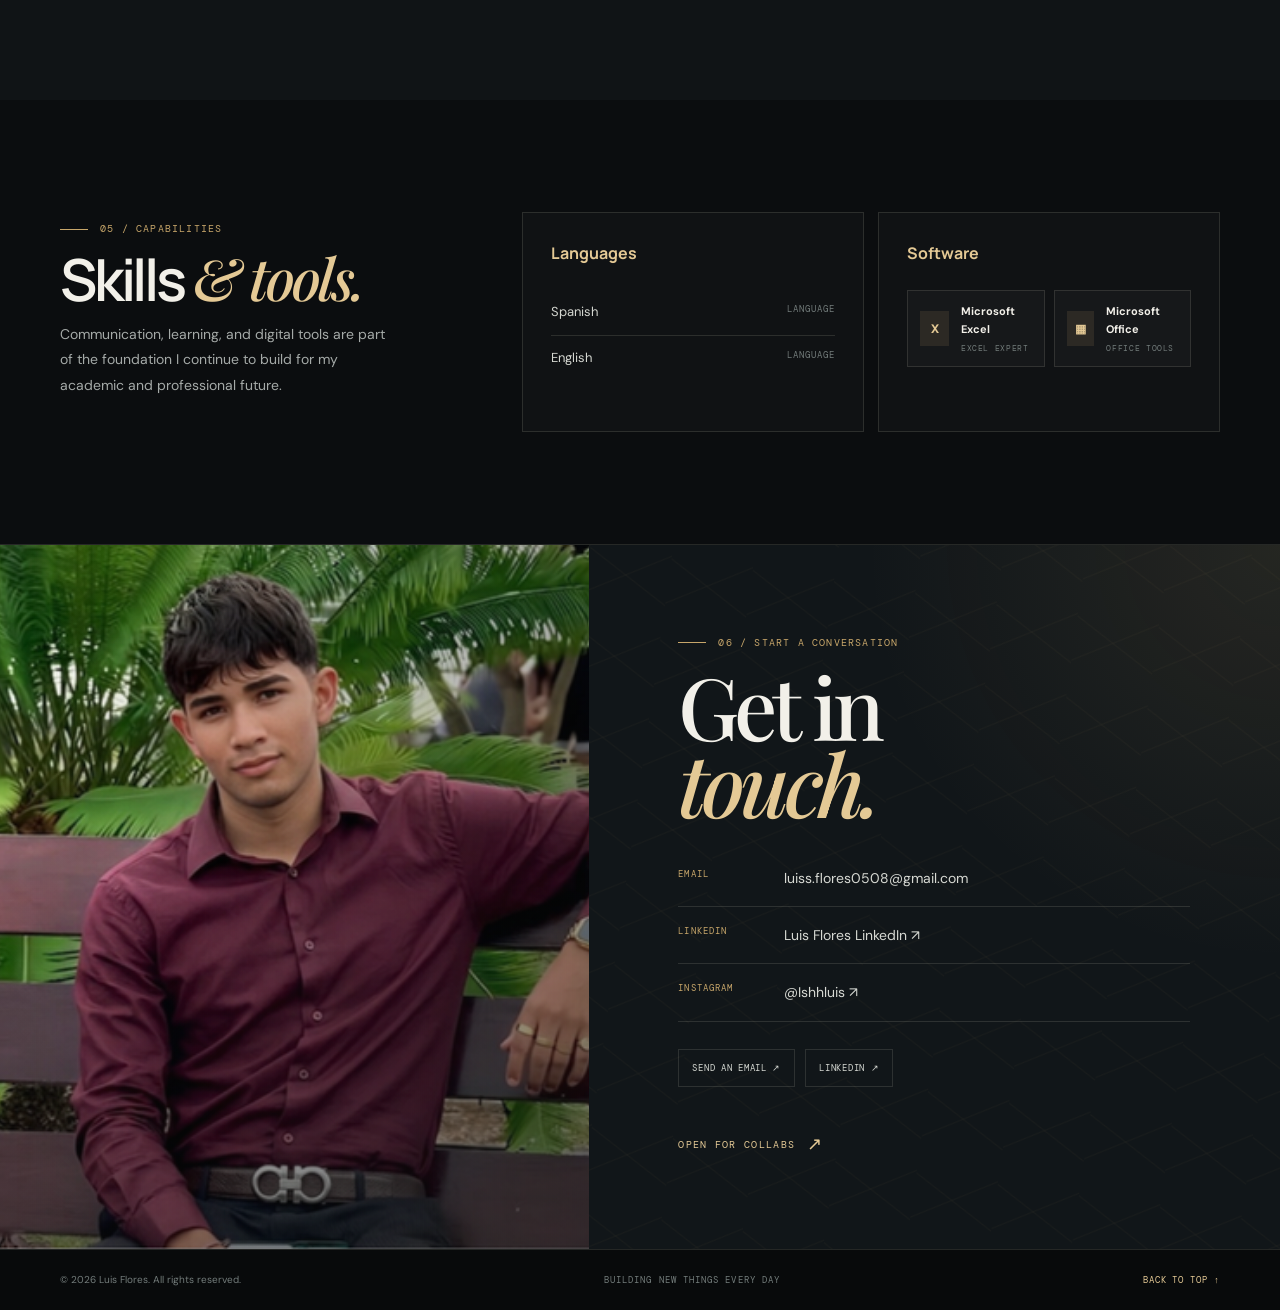
==== commit b0179db5: "Update index.html" ====
--- a/index.html
+++ b/index.html
@@ -2439,10 +2439,10 @@
           <div class="contact-line">
 
             <span class="label">LinkedIn</span>
-
+            
             <p>
               <a href="https://www.linkedin.com/in/luis-flores-064678409/" target="_blank" rel="noopener noreferrer">
-                Luis Flores ↗
+                Luis Flores LinkedIn ↗
                 </a>
               </span>
             </p>
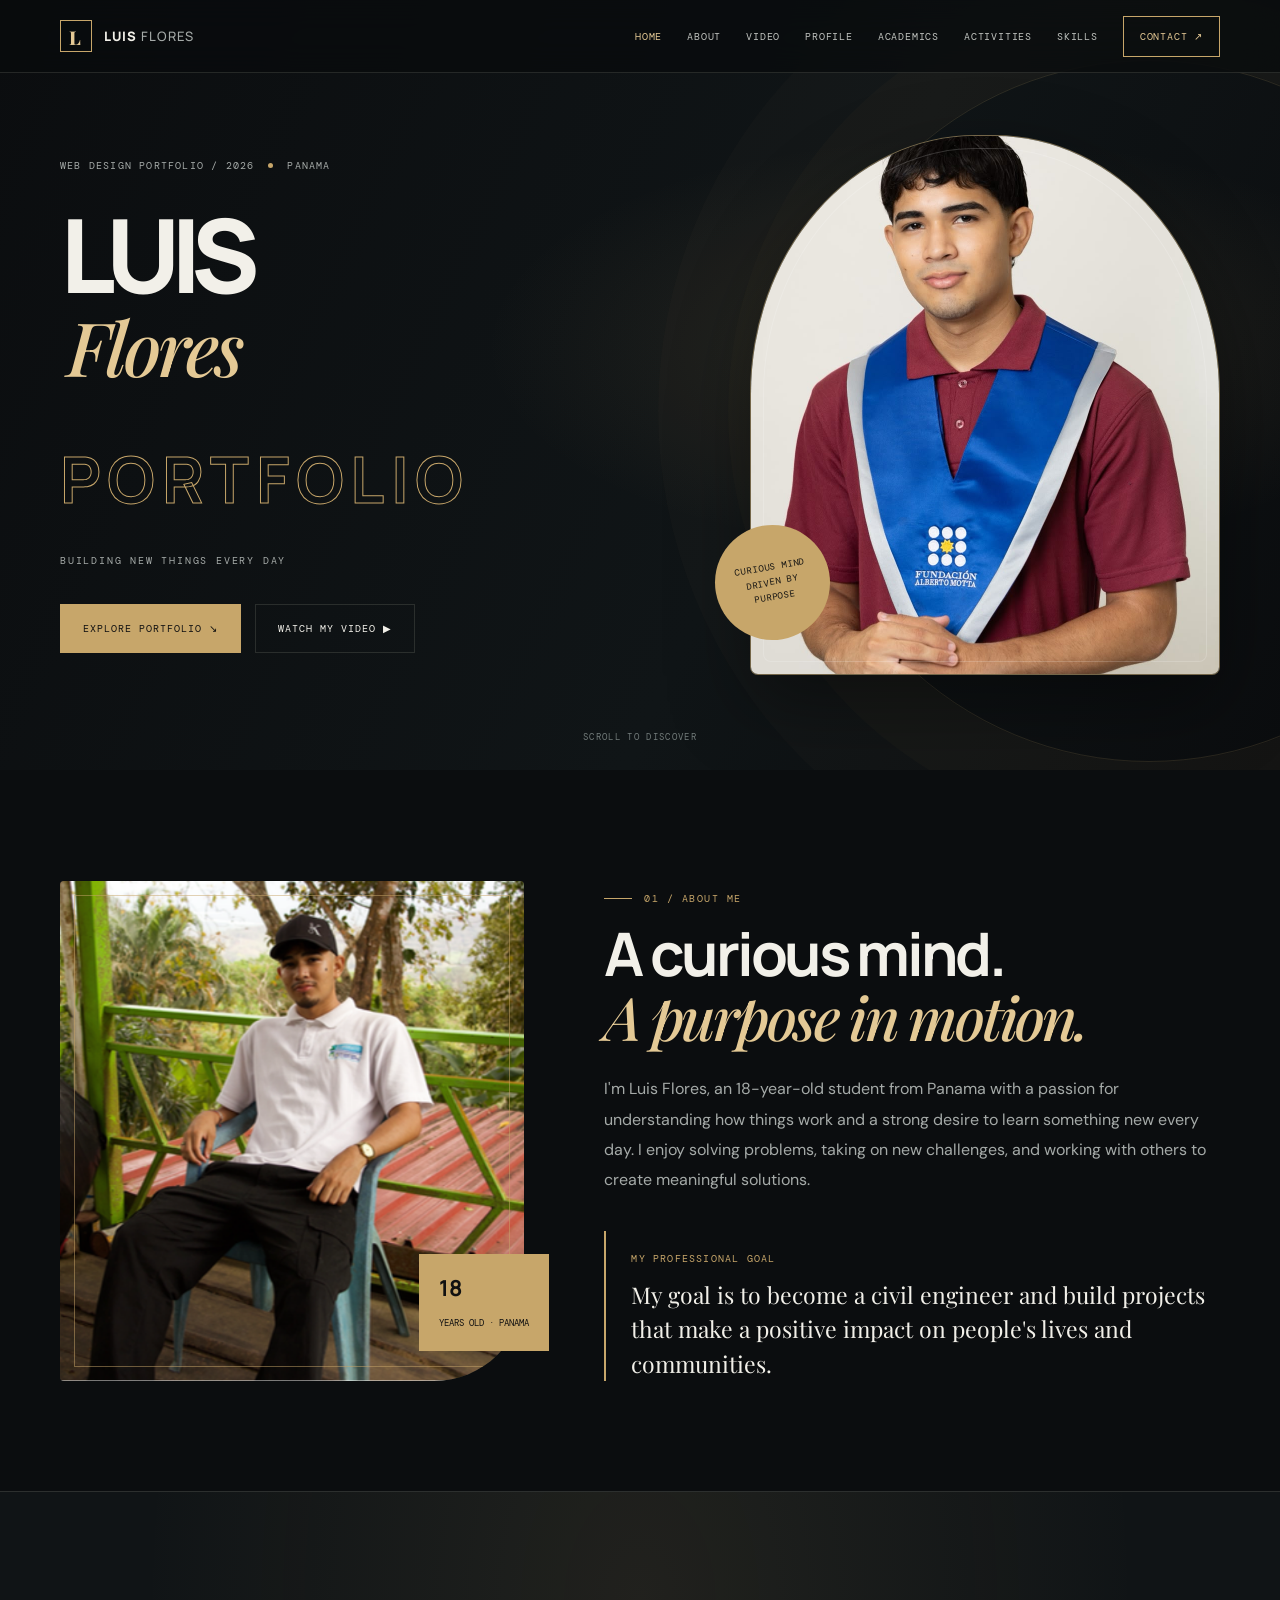
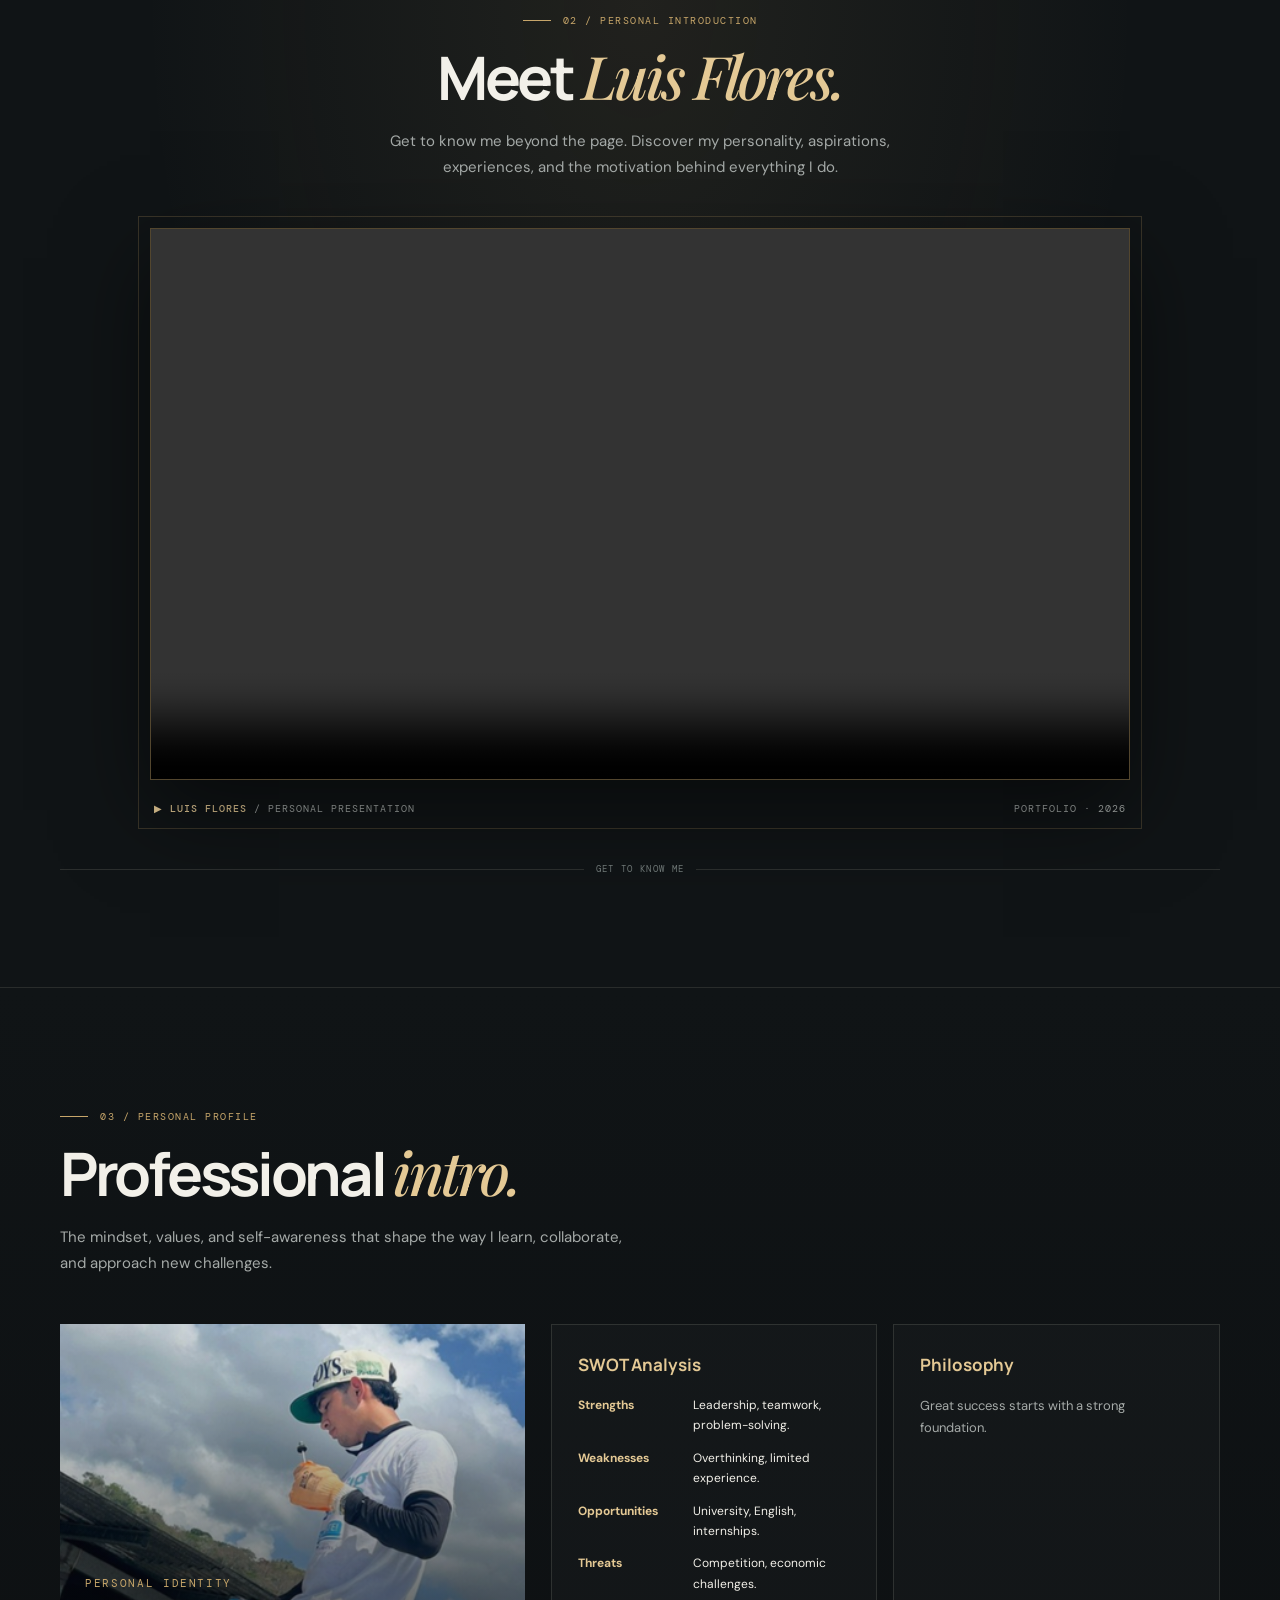
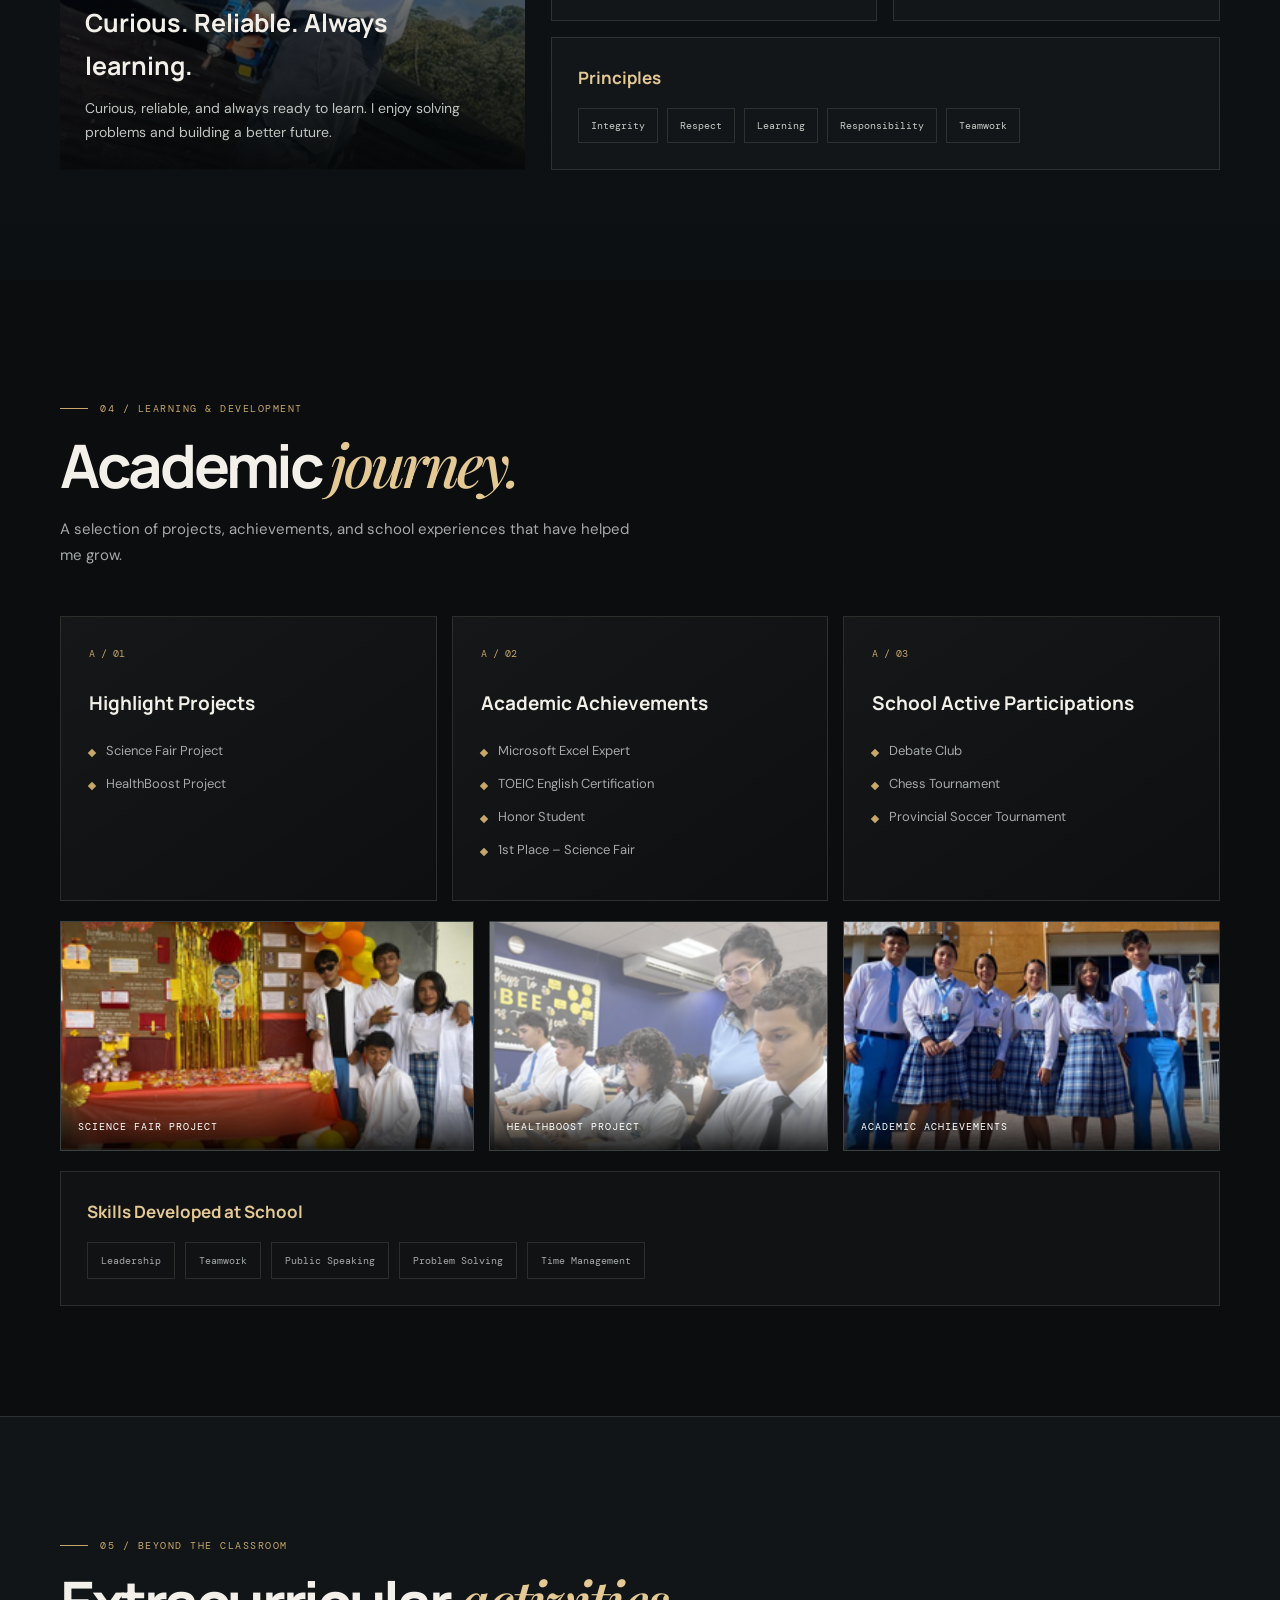
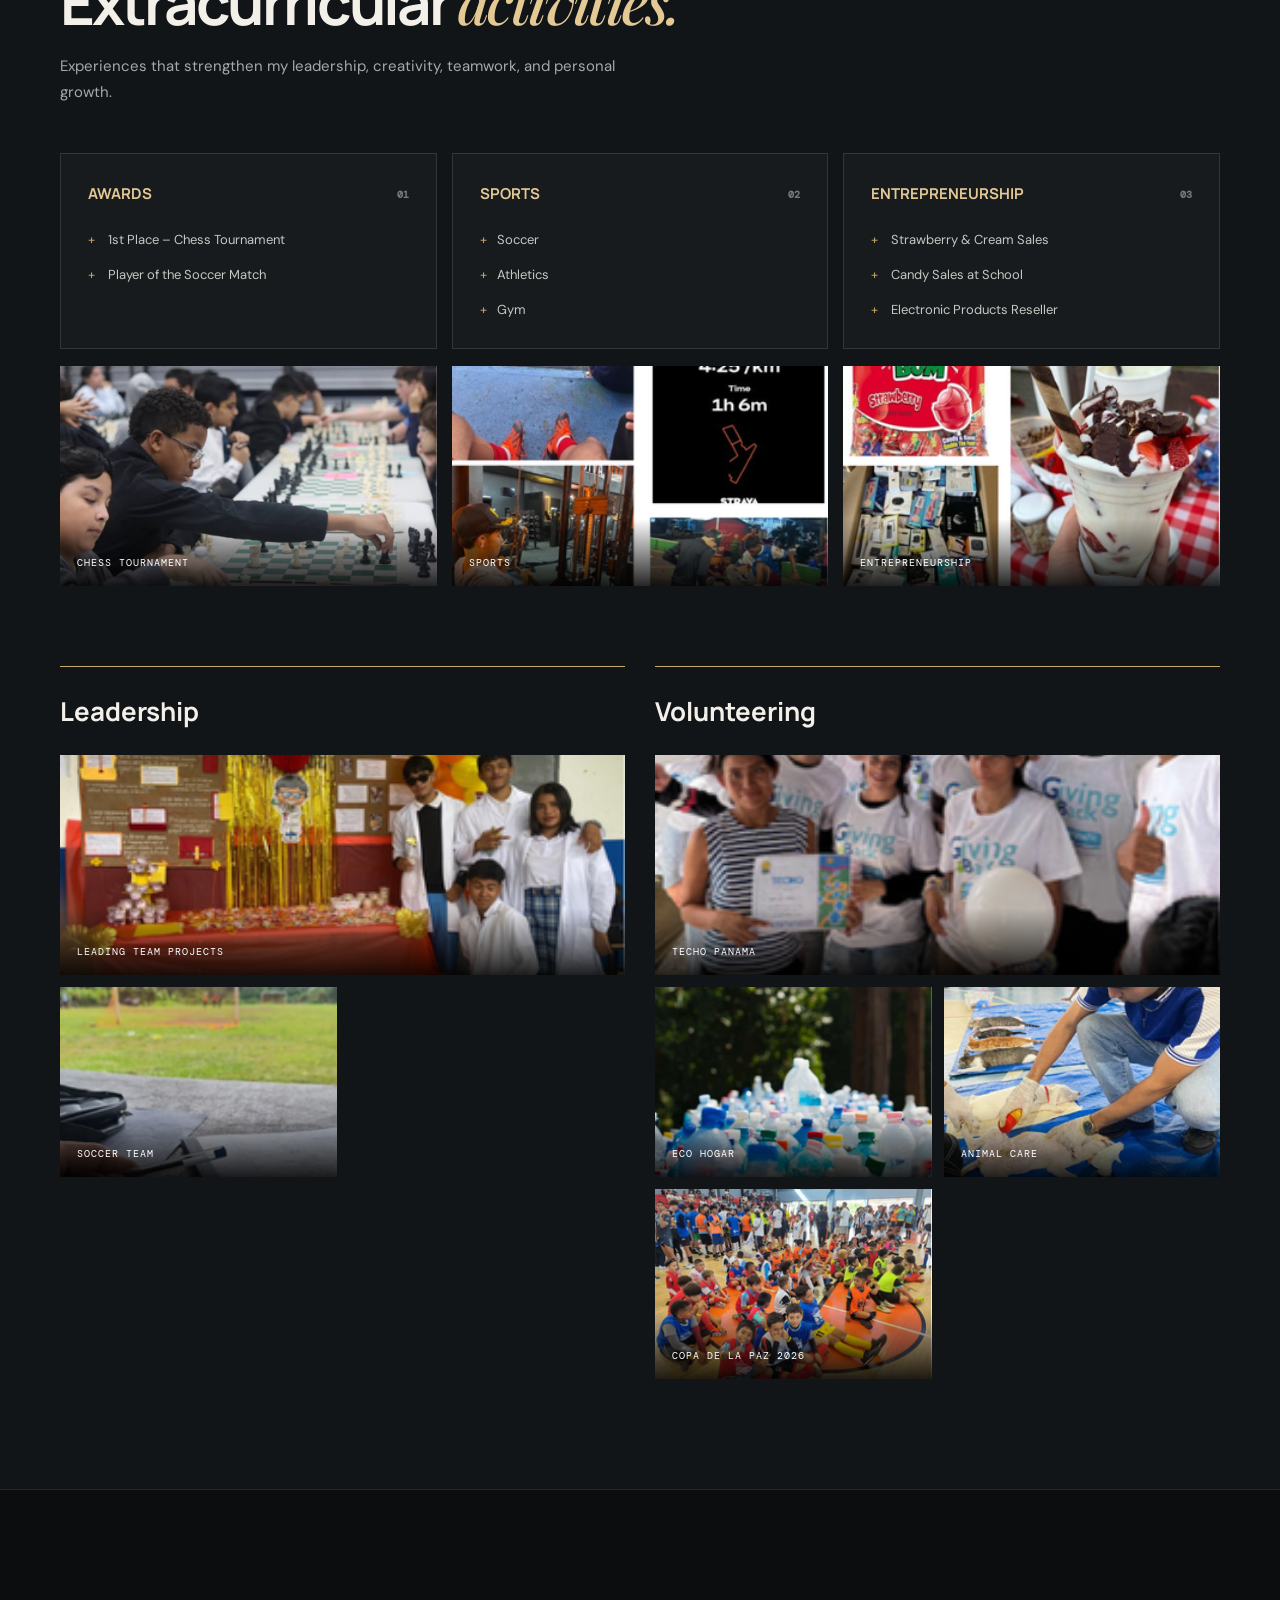
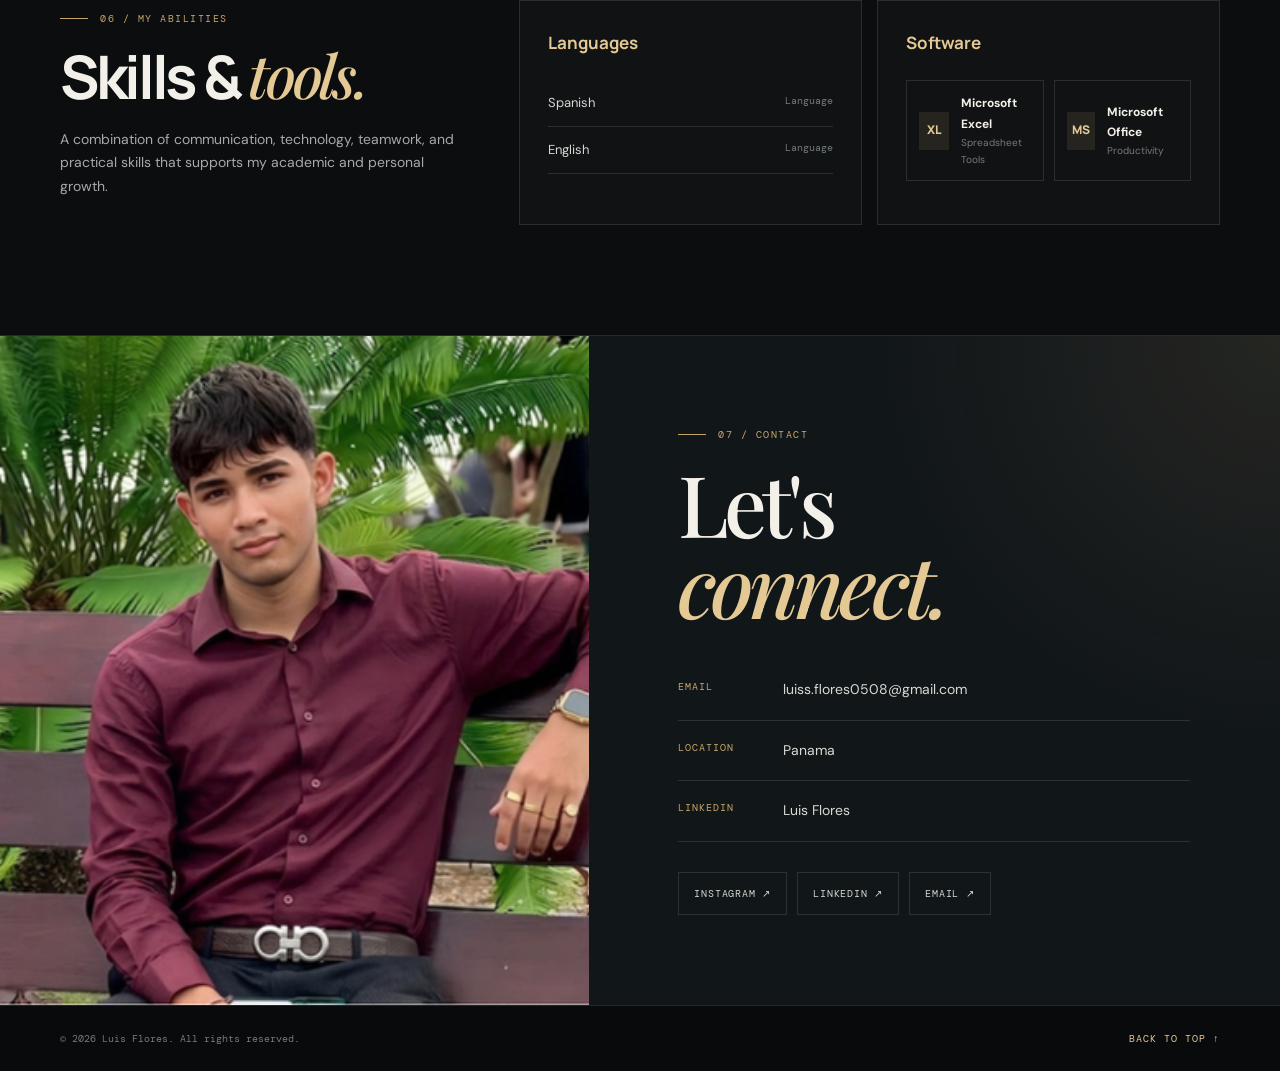
==== commit f706ed6e: "Update index.html" ====
--- a/index.html
+++ b/index.html
@@ -1,2650 +1,2939 @@
+
 <!DOCTYPE html>
 <html lang="en">
 <head>
-  <meta charset="UTF-8" />
-  <meta name="viewport" content="width=device-width, initial-scale=1.0" />
-  <meta name="theme-color" content="#0b0d0f" />
-  <meta name="description" content="Luis Flores — student portfolio. Building new things every day." />
-  <title>Luis Flores | Portfolio 2026</title>
-
-  <link rel="preconnect" href="https://fonts.googleapis.com" />
-  <link rel="preconnect" href="https://fonts.gstatic.com" crossorigin />
-  <link href="https://fonts.googleapis.com/css2?family=DM+Mono:wght@400;500&family=DM+Sans:wght@400;500;600;700&family=Manrope:wght@400;500;600;700;800&family=Playfair+Display:ital,wght@0,500;0,600;1,500&display=swap" rel="stylesheet" />
-
-  <style>
-    :root {
-      --bg: #0b0d0f;
-      --bg-soft: #111518;
-      --panel: #151a1d;
-      --panel-2: #1a2023;
-      --text: #f2f0e9;
-      --muted: #a5aaa8;
-      --muted-2: #737c7b;
-      --line: rgba(233, 226, 207, .13);
-      --gold: #c7a66a;
-      --gold-light: #e4c995;
-      --gold-dim: rgba(199, 166, 106, .12);
-      --white: #fffdf7;
-      --radius: 22px;
-      --max: 1160px;
-      --shadow: 0 28px 80px rgba(0, 0, 0, .36);
-    }
-
-    *, *::before, *::after {
-      box-sizing: border-box;
-    }
-
-    html {
-      scroll-behavior: smooth;
-      scroll-padding-top: 90px;
-    }
-
-    body {
-      margin: 0;
-      background: var(--bg);
-      color: var(--text);
-      font-family: "DM Sans", Arial, sans-serif;
-      line-height: 1.6;
-      overflow-x: hidden;
-    }
-
-    body::before {
-      content: "";
-      position: fixed;
-      inset: 0;
-      pointer-events: none;
-      z-index: -1;
-      opacity: .17;
-      background-image:
-        linear-gradient(rgba(255,255,255,.025) 1px, transparent 1px),
-        linear-gradient(90deg, rgba(255,255,255,.025) 1px, transparent 1px);
-      background-size: 72px 72px;
-      mask-image: linear-gradient(to bottom, black, transparent 85%);
-    }
-
-    a {
-      color: inherit;
-      text-decoration: none;
-    }
-
-    img {
-      display: block;
-      max-width: 100%;
-    }
-
-    button {
-      font: inherit;
-    }
-
-    ::selection {
-      background: var(--gold);
-      color: #111;
-    }
-
-    .container {
-      width: min(var(--max), calc(100% - 48px));
-      margin-inline: auto;
-    }
-
-    .eyebrow,
-    .micro,
-    .nav a,
-    .section-kicker,
-    .tag,
-    .image-caption,
-    .footer-note {
-      font-family: "DM Mono", monospace;
-      letter-spacing: .12em;
-      text-transform: uppercase;
-    }
-
-    .eyebrow {
-      color: var(--gold);
-      font-size: 11px;
-    }
-
-    .section-kicker {
-      display: inline-flex;
-      align-items: center;
-      gap: 12px;
-      color: var(--gold);
-      font-size: 10px;
-    }
-
-    .section-kicker::before {
-      content: "";
-      width: 28px;
-      height: 1px;
-      background: var(--gold);
-    }
-
-    .section-title {
-      margin: 12px 0 0;
-      font-family: Manrope, sans-serif;
-      font-size: clamp(34px, 5vw, 58px);
-      line-height: .98;
-      letter-spacing: -.055em;
-      font-weight: 600;
-    }
-
-    .section-title em {
-      color: var(--gold-light);
-      font-family: "Playfair Display", Georgia, serif;
-      font-weight: 500;
-    }
-
-    .section-intro {
-      max-width: 560px;
-      margin: 18px 0 0;
-      color: var(--muted);
-      font-size: 15px;
-    }
-
-    .section {
-      padding: 112px 0;
-      position: relative;
-    }
-
-    .section-rule {
-      border-top: 1px solid var(--line);
-    }
-
-    /* HEADER */
-
-    .topbar {
-      position: absolute;
-      top: 0;
-      left: 0;
-      right: 0;
-      z-index: 20;
-      border-bottom: 1px solid rgba(255,255,255,.1);
-      background: rgba(9, 11, 12, .54);
-      backdrop-filter: blur(16px);
-    }
-
-    .topbar-inner {
-      height: 66px;
-      display: flex;
-      align-items: center;
-      justify-content: space-between;
-      gap: 24px;
-    }
-
-    .brand {
-      display: inline-flex;
-      align-items: center;
-      gap: 11px;
-      font-family: Manrope, sans-serif;
-      font-weight: 800;
-      font-size: 13px;
-      letter-spacing: .08em;
-      text-transform: uppercase;
-    }
-
-    .brand-mark {
-      width: 27px;
-      height: 27px;
-      display: grid;
-      place-items: center;
-      border: 1px solid var(--gold);
-      color: var(--gold-light);
-      font-family: "Playfair Display", serif;
-      font-size: 16px;
-    }
-
-    .brand span:last-child {
-      color: var(--muted);
-      font-weight: 500;
-    }
-
-    .nav {
-      display: flex;
-      align-items: center;
-      gap: clamp(18px, 3vw, 38px);
-    }
-
-    .nav a {
-      color: #c1c4c0;
-      font-size: 10px;
-      transition: color .25s ease;
-    }
-
-    .nav a:hover,
-    .nav a.active {
-      color: var(--gold-light);
-    }
-
-    .nav-cta {
-      border: 1px solid rgba(199,166,106,.55);
-      padding: 10px 15px;
-      color: var(--gold-light) !important;
-    }
-
-    .menu-toggle {
-      display: none;
-      border: 1px solid var(--line);
-      background: transparent;
-      color: var(--text);
-      width: 42px;
-      height: 42px;
-      cursor: pointer;
-    }
-
-    /* IMAGE PLACEHOLDERS */
-
-    .media-frame {
-      position: relative;
-      overflow: hidden;
-      isolation: isolate;
-      background: #202729;
-    }
-
-    .media-frame img {
-      width: 100%;
-      height: 100%;
-      object-fit: cover;
-      position: absolute;
-      inset: 0;
-      opacity: 0;
-      transition: opacity .5s ease, transform .8s cubic-bezier(.2,.7,.2,1);
-    }
-
-    .media-frame.has-image img {
-      opacity: 1;
-    }
-
-    .media-frame:hover img {
-      transform: scale(1.035);
-    }
-
-    .media-placeholder {
-      position: absolute;
-      inset: 0;
-      display: grid;
-      place-items: center;
-      padding: 22px;
-      color: rgba(242,240,233,.62);
-      text-align: center;
-      background:
-        radial-gradient(circle at 72% 20%, rgba(199,166,106,.16), transparent 38%),
-        linear-gradient(135deg, #202729, #111619 70%);
-    }
-
-    .media-placeholder span {
-      display: block;
-      max-width: 210px;
-      font-family: "DM Mono", monospace;
-      font-size: 10px;
-      line-height: 1.8;
-      letter-spacing: .14em;
-      text-transform: uppercase;
-    }
-
-    .media-placeholder::before,
-    .media-placeholder::after {
-      content: "";
-      position: absolute;
-      border: 1px solid rgba(199,166,106,.18);
-      transform: rotate(32deg);
-      pointer-events: none;
-    }
-
-    .media-placeholder::before {
-      width: 180px;
-      height: 260px;
-    }
-
-    .media-placeholder::after {
-      width: 100px;
-      height: 180px;
-    }
-
-    .media-frame.has-image .media-placeholder {
-      opacity: 0;
-    }
-
-    .media-frame .media-placeholder {
-      transition: opacity .35s ease;
-    }
-
-    /* HERO */
-
-    .hero {
-      min-height: 740px;
-      display: flex;
-      align-items: center;
-      padding: 130px 0 84px;
-      position: relative;
-      overflow: hidden;
-      background:
-        radial-gradient(ellipse at 74% 46%, rgba(199,166,106,.13), transparent 34%),
-        linear-gradient(115deg, #0b0d0f 0%, #101517 58%, #0b0d0f 100%);
-    }
-
-    .hero::before {
-      content: "";
-      position: absolute;
-      width: 720px;
-      height: 720px;
-      right: -210px;
-      top: 48px;
-      border: 1px solid rgba(199,166,106,.15);
-      border-radius: 50%;
-      box-shadow:
-        0 0 0 70px rgba(199,166,106,.025),
-        0 0 0 140px rgba(199,166,106,.02);
-    }
-
-    .hero::after {
-      content: "";
-      position: absolute;
-      inset: auto 0 0;
-      height: 1px;
-      background: linear-gradient(90deg, transparent, var(--gold), transparent);
-      opacity: .45;
-    }
-
-    .hero-grid {
-      display: grid;
-      grid-template-columns: 1.08fr .92fr;
-      align-items: center;
-      gap: 58px;
-      position: relative;
-      z-index: 1;
-    }
-
-    .hero-copy {
-      padding: 28px 0;
-    }
-
-    .hero-meta {
-      display: flex;
-      align-items: center;
-      gap: 14px;
-      color: var(--muted);
-      font-size: 10px;
-    }
-
-    .hero-meta .dot {
-      width: 5px;
-      height: 5px;
-      border-radius: 50%;
-      background: var(--gold);
-    }
-
-    .hero-name {
-      margin: 30px 0 0;
-      font-family: Manrope, sans-serif;
-      font-size: clamp(58px, 8vw, 112px);
-      font-weight: 800;
-      line-height: .86;
-      letter-spacing: -.09em;
-      text-transform: uppercase;
-    }
-
-    .hero-name span {
-      display: block;
-      color: var(--gold-light);
-      font-family: "Playfair Display", Georgia, serif;
-      font-style: italic;
-      font-weight: 500;
-      font-size: .72em;
-      letter-spacing: -.045em;
-      text-transform: none;
-      margin: 12px 0 0 8px;
-    }
-
-    .hero-word {
-      margin: 42px 0 0 -4px;
-      font-family: Manrope, sans-serif;
-      font-size: clamp(34px, 5vw, 62px);
-      font-weight: 700;
-      letter-spacing: .12em;
-      line-height: 1;
-      color: transparent;
-      -webkit-text-stroke: 1px var(--gold);
-      text-transform: uppercase;
-    }
-
-    .hero-sub {
-      margin: 18px 0 0;
-      font-family: "DM Mono", monospace;
-      font-size: 10px;
-      letter-spacing: .19em;
-      text-transform: uppercase;
-      color: var(--muted);
-    }
-
-    .hero-actions {
-      display: flex;
-      flex-wrap: wrap;
-      gap: 13px;
-      margin-top: 36px;
-    }
-
-    .button {
-      display: inline-flex;
-      align-items: center;
-      justify-content: center;
-      gap: 12px;
-      min-height: 48px;
-      padding: 0 19px;
-      border: 1px solid var(--gold);
-      color: #111;
-      background: var(--gold);
-      font-family: "DM Mono", monospace;
-      font-size: 10px;
-      letter-spacing: .1em;
-      text-transform: uppercase;
-      transition: transform .25s ease, background .25s ease, color .25s ease;
-    }
-
-    .button:hover {
-      transform: translateY(-3px);
-      background: var(--gold-light);
-    }
-
-    .button.secondary {
-      color: var(--text);
-      background: transparent;
-      border-color: var(--line);
-    }
-
-    .button.secondary:hover {
-      border-color: var(--gold);
-      color: var(--gold-light);
-    }
-
-    .button .arrow {
-      font-size: 16px;
-      line-height: 0;
-    }
-
-    .hero-visual {
-      position: relative;
-      max-width: 470px;
-      width: 100%;
-      justify-self: end;
-    }
-
-    .hero-photo {
-      height: 540px;
-      border-radius: 48% 48% 8px 8px;
-      border: 1px solid rgba(199,166,106,.45);
-      box-shadow: var(--shadow);
-    }
-
-    .hero-photo::after {
-      content: "";
-      position: absolute;
-      inset: 12px;
-      border: 1px solid rgba(255,255,255,.18);
-      border-radius: inherit;
-      pointer-events: none;
-      z-index: 2;
-    }
-
-    .hero-stamp {
-      position: absolute;
-      left: -42px;
-      bottom: 42px;
-      width: 116px;
-      height: 116px;
-      display: grid;
-      place-items: center;
-      border-radius: 50%;
-      color: #111;
-      background: var(--gold);
-      text-align: center;
-      box-shadow: 0 12px 40px rgba(0,0,0,.35);
-      transform: rotate(-10deg);
-    }
-
-    .hero-stamp span {
-      max-width: 82px;
-      font-family: "DM Mono", monospace;
-      font-size: 9px;
-      line-height: 1.6;
-      letter-spacing: .12em;
-      text-transform: uppercase;
-    }
-
-    .hero-index {
-      position: absolute;
-      right: -26px;
-      top: 50%;
-      transform: translateY(-50%);
-      writing-mode: vertical-rl;
-      color: var(--muted-2);
-      font-family: "DM Mono", monospace;
-      font-size: 9px;
-      letter-spacing: .18em;
-    }
-
-    .scroll-cue {
-      position: absolute;
-      bottom: 27px;
-      left: 50%;
-      transform: translateX(-50%);
-      color: var(--muted-2);
-      font-family: "DM Mono", monospace;
-      font-size: 9px;
-      letter-spacing: .16em;
-      text-transform: uppercase;
-      display: flex;
-      gap: 12px;
-      align-items: center;
-    }
-
-    .scroll-cue::after {
-      content: "";
-      display: block;
-      width: 34px;
-      height: 1px;
-      background: var(--gold);
-    }
-
-    /* ABOUT */
-
-    .about-grid {
-      display: grid;
-      grid-template-columns: .86fr 1.14fr;
-      gap: 82px;
-      align-items: center;
-    }
-
-    .about-visual {
-      position: relative;
-      max-width: 430px;
-    }
-
-    .about-photo {
-      height: 500px;
-      border-radius: 4px 4px 90px 4px;
-    }
-
-    .about-photo::before {
-      content: "";
-      position: absolute;
-      z-index: 2;
-      inset: 14px;
-      border: 1px solid rgba(199,166,106,.5);
-      pointer-events: none;
-    }
-
-    .photo-note {
-      position: absolute;
-      right: -26px;
-      bottom: 28px;
-      padding: 15px 18px;
-      background: var(--gold);
-      color: #111;
-      box-shadow: var(--shadow);
-    }
-
-    .photo-note strong {
-      display: block;
-      font-family: Manrope, sans-serif;
-      font-size: 19px;
-      line-height: 1.1;
-    }
-
-    .photo-note span {
-      display: block;
-      margin-top: 4px;
-      font-family: "DM Mono", monospace;
-      font-size: 8px;
-      letter-spacing: .12em;
-      text-transform: uppercase;
-    }
-
-    .about-copy .section-title {
-      max-width: 580px;
-    }
-
-    .about-copy p {
-      margin: 22px 0 0;
-      color: var(--muted);
-      font-size: 16px;
-      line-height: 1.9;
-    }
-
-    .about-copy .goal {
-      margin-top: 34px;
-      padding: 22px 0 0 24px;
-      border-left: 2px solid var(--gold);
-      color: var(--text);
-      font-family: "Playfair Display", Georgia, serif;
-      font-size: clamp(19px, 2vw, 25px);
-      line-height: 1.5;
-    }
-
-    .goal small {
-      display: block;
-      margin-bottom: 8px;
-      color: var(--gold);
-      font-family: "DM Mono", monospace;
-      font-size: 9px;
-      letter-spacing: .15em;
-      text-transform: uppercase;
-    }
-
-    /* PROFESSIONAL INTRO */
-
-    .professional {
-      background: linear-gradient(180deg, #101416, #0d1012);
-      overflow: hidden;
-    }
-
-    .professional::before {
-      content: "02";
-      position: absolute;
-      right: 4%;
-      top: 30px;
-      font-family: Manrope, sans-serif;
-      font-size: clamp(120px, 23vw, 300px);
-      font-weight: 800;
-      line-height: 1;
-      color: rgba(255,255,255,.018);
-      letter-spacing: -.1em;
-    }
-
-    .professional-head {
-      display: flex;
-      justify-content: space-between;
-      align-items: end;
-      gap: 36px;
-      margin-bottom: 52px;
-      position: relative;
-      z-index: 1;
-    }
-
-    .professional-head .section-intro {
-      max-width: 320px;
-      margin-bottom: 4px;
-    }
-
-    .pro-grid {
-      display: grid;
-      grid-template-columns: .82fr 1.18fr;
-      gap: 26px;
-      position: relative;
-      z-index: 1;
-    }
-
-    .identity-card {
-      min-height: 410px;
-      padding: 24px;
-      display: flex;
-      flex-direction: column;
-      justify-content: end;
-      position: relative;
-      overflow: hidden;
-      background: #171d1e;
-    }
-
-    .identity-card .media-frame {
-      position: absolute;
-      inset: 0;
-      opacity: .42;
-    }
-
-    .identity-card .media-frame::after {
-      content: "";
-      position: absolute;
-      inset: 0;
-      background: linear-gradient(0deg, rgba(5,7,8,.96), rgba(5,7,8,.08) 85%);
-      z-index: 1;
-    }
-
-    .identity-content {
-      position: relative;
-      z-index: 2;
-    }
-
-    .identity-content .eyebrow {
-      color: var(--gold-light);
-    }
-
-    .identity-content h3 {
-      margin: 9px 0 8px;
-      font-family: Manrope, sans-serif;
-      font-size: 25px;
-      letter-spacing: -.04em;
-    }
-
-    .identity-content p {
-      max-width: 370px;
-      margin: 0;
-      color: #c1c5c0;
-      font-size: 14px;
-    }
-
-    .pro-details {
-      display: grid;
-      grid-template-columns: 1fr 1fr;
-      gap: 16px;
-    }
-
-    .detail-card {
-      padding: 26px 25px;
-      border: 1px solid var(--line);
-      background: rgba(255,255,255,.025);
-      min-height: 190px;
-    }
-
-    .detail-card.wide {
-      grid-column: 1 / -1;
-      min-height: auto;
-    }
-
-    .detail-card h3 {
-      margin: 0 0 15px;
-      color: var(--gold-light);
-      font-family: Manrope, sans-serif;
-      font-size: 16px;
-    }
-
-    .detail-card p {
-      margin: 0;
-      color: var(--muted);
-      font-size: 13px;
-      line-height: 1.8;
-    }
-
-    .swot-list {
-      display: grid;
-      gap: 11px;
-    }
-
-    .swot-row {
-      display: grid;
-      grid-template-columns: 104px 1fr;
-      gap: 10px;
-      font-size: 12px;
-      line-height: 1.5;
-    }
-
-    .swot-row strong {
-      color: var(--gold-light);
-      font-weight: 600;
-    }
-
-    .principle-list {
-      display: flex;
-      flex-wrap: wrap;
-      gap: 8px;
-    }
-
-    .principle-list span {
-      border: 1px solid var(--line);
-      padding: 7px 10px;
-      color: #c7cbc5;
-      font-family: "DM Mono", monospace;
-      font-size: 9px;
-      letter-spacing: .04em;
-    }
-
-    /* ACADEMICS */
-
-    .academic-top {
-      display: flex;
-      justify-content: space-between;
-      align-items: end;
-      gap: 32px;
-      margin-bottom: 46px;
-    }
-
-    .academic-top .section-intro {
-      max-width: 330px;
-    }
-
-    .academic-grid {
-      display: grid;
-      grid-template-columns: 1fr 1fr 1fr;
-      gap: 14px;
-    }
-
-    .academic-card {
-      padding: 26px;
-      border: 1px solid var(--line);
-      background: linear-gradient(145deg, rgba(255,255,255,.045), rgba(255,255,255,.012));
-      min-height: 280px;
-      transition: border-color .25s ease, transform .25s ease;
-    }
-
-    .academic-card:hover {
-      border-color: rgba(199,166,106,.55);
-      transform: translateY(-5px);
-    }
-
-    .card-number {
-      color: var(--gold);
-      font-family: "DM Mono", monospace;
-      font-size: 10px;
-    }
-
-    .academic-card h3 {
-      margin: 23px 0 18px;
-      font-family: Manrope, sans-serif;
-      font-size: 19px;
-      line-height: 1.2;
-      letter-spacing: -.035em;
-    }
-
-    .clean-list {
-      list-style: none;
-      padding: 0;
-      margin: 0;
-      display: grid;
-      gap: 11px;
-    }
-
-    .clean-list li {
-      position: relative;
-      padding-left: 16px;
-      color: var(--muted);
-      font-size: 13px;
-    }
-
-    .clean-list li::before {
-      content: "";
-      position: absolute;
-      top: .65em;
-      left: 0;
-      width: 5px;
-      height: 5px;
-      background: var(--gold);
-      transform: rotate(45deg);
-    }
-
-    .academic-gallery {
-      margin-top: 20px;
-      display: grid;
-      grid-template-columns: 1.1fr .9fr 1fr;
-      gap: 14px;
-    }
-
-    .academic-gallery .media-frame {
-      height: 230px;
-      border: 1px solid var(--line);
-    }
-
-    .image-caption {
-      position: absolute;
-      bottom: 0;
-      left: 0;
-      right: 0;
-      z-index: 3;
-      padding: 30px 16px 13px;
-      color: var(--white);
-      font-size: 9px;
-      background: linear-gradient(transparent, rgba(0,0,0,.82));
-    }
-
-    /* EXTRACURRICULAR ACTIVITIES */
-
-    .extra {
-      background: #101416;
-    }
-
-    .extra-head {
-      display: flex;
-      justify-content: space-between;
-      align-items: end;
-      gap: 24px;
-      margin-bottom: 48px;
-    }
-
-    .extra-head .section-intro {
-      max-width: 340px;
-    }
-
-    .activity-groups {
-      display: grid;
-      grid-template-columns: repeat(3, 1fr);
-      gap: 15px;
-    }
-
-    .activity-panel {
-      border: 1px solid var(--line);
-      background: rgba(255,255,255,.02);
-      padding: 25px;
-    }
-
-    .activity-panel h3 {
-      margin: 0 0 22px;
-      display: flex;
-      justify-content: space-between;
-      align-items: center;
-      color: var(--gold-light);
-      font-family: Manrope, sans-serif;
-      font-size: 14px;
-      letter-spacing: .08em;
-      text-transform: uppercase;
-    }
-
-    .activity-panel h3 span {
-      color: var(--muted-2);
-      font-family: "DM Mono", monospace;
-      font-size: 9px;
-    }
-
-    .activity-panel ul {
-      list-style: none;
-      padding: 0;
-      margin: 0;
-      display: grid;
-      gap: 12px;
-    }
-
-    .activity-panel li {
-      display: flex;
-      gap: 10px;
-      color: #c5c9c4;
-      font-size: 13px;
-    }
-
-    .activity-panel li::before {
-      content: "+";
-      color: var(--gold);
-      font-family: "DM Mono", monospace;
-    }
-
-    .activity-gallery {
-      display: grid;
-      grid-template-columns: 1fr 1fr 1fr;
-      gap: 14px;
-      margin-top: 16px;
-    }
-
-    .activity-gallery .media-frame {
-      height: 210px;
-    }
-
-    .support-grid {
-      display: grid;
-      grid-template-columns: 1fr 1fr;
-      gap: 28px;
-      margin-top: 82px;
-    }
-
-    .support-block {
-      border-top: 1px solid var(--gold);
-      padding-top: 20px;
-    }
-
-    .support-heading {
-      display: flex;
-      align-items: baseline;
-      justify-content: space-between;
-      gap: 20px;
-      margin-bottom: 22px;
-    }
-
-    .support-heading h3 {
-      margin: 0;
-      font-family: Manrope, sans-serif;
-      font-size: 25px;
-      letter-spacing: -.04em;
-    }
-
-    .support-heading span {
-      color: var(--gold);
-      font-family: "DM Mono", monospace;
-      font-size: 9px;
-      letter-spacing: .12em;
-    }
-
-    .support-images {
-      display: grid;
-      grid-template-columns: 1fr 1fr;
-      gap: 12px;
-    }
-
-    .support-images .media-frame {
-      height: 190px;
-    }
-
-    .support-images .media-frame:first-child {
-      grid-column: 1 / -1;
-      height: 220px;
-    }
-
-    .support-caption {
-      margin: 10px 0 0;
-      color: var(--muted);
-      font-size: 12px;
-    }
-
-    /* SKILLS */
-
-    .skills-layout {
-      display: grid;
-      grid-template-columns: .72fr 1.28fr;
-      gap: 70px;
-      align-items: start;
-    }
-
-    .skills-aside p {
-      max-width: 340px;
-      color: var(--muted);
-      font-size: 14px;
-      line-height: 1.8;
-    }
-
-    .skills-main {
-      display: grid;
-      grid-template-columns: 1fr 1fr;
-      gap: 14px;
-    }
-
-    .skill-card {
-      padding: 28px;
-      border: 1px solid var(--line);
-      min-height: 220px;
-      background: rgba(255,255,255,.025);
-    }
-
-    .skill-card h3 {
-      margin: 0 0 24px;
-      color: var(--gold-light);
-      font-family: Manrope, sans-serif;
-      font-size: 16px;
-    }
-
-    .language-row {
-      display: flex;
-      justify-content: space-between;
-      padding: 12px 0;
-      border-bottom: 1px solid var(--line);
-      color: #d4d6d0;
-      font-size: 13px;
-    }
-
-    .language-row:last-child {
-      border: 0;
-    }
-
-    .language-row span:last-child {
-      color: var(--muted-2);
-      font-family: "DM Mono", monospace;
-      font-size: 9px;
-      text-transform: uppercase;
-      letter-spacing: .12em;
-    }
-
-    .software-tiles {
-      display: grid;
-      grid-template-columns: 1fr 1fr;
-      gap: 9px;
-    }
-
-    .software-tile {
-      min-height: 75px;
-      display: flex;
-      align-items: center;
-      gap: 12px;
-      padding: 12px;
-      border: 1px solid var(--line);
-      background: rgba(255,255,255,.025);
-    }
-
-    .software-icon {
-      width: 35px;
-      height: 35px;
-      display: grid;
-      place-items: center;
-      background: var(--gold-dim);
-      color: var(--gold-light);
-      font-family: Manrope, sans-serif;
-      font-weight: 800;
-      font-size: 12px;
-    }
-
-    .software-tile strong {
-      display: block;
-      font-size: 11px;
-    }
-
-    .software-tile small {
-      display: block;
-      margin-top: 3px;
-      color: var(--muted-2);
-      font-family: "DM Mono", monospace;
-      font-size: 8px;
-      letter-spacing: .08em;
-      text-transform: uppercase;
-    }
-
-    /* CONTACT */
-
-    .contact {
-      padding: 0;
-      background: #090b0d;
-    }
-
-    .contact-grid {
-      display: grid;
-      grid-template-columns: .92fr 1.08fr;
-      min-height: 610px;
-    }
-
-    .contact-visual {
-      position: relative;
-      min-height: 610px;
-    }
-
-    .contact-visual .media-frame {
-      position: absolute;
-      inset: 0;
-    }
-
-    .contact-visual::after {
-      content: "";
-      position: absolute;
-      inset: 0;
-      background:
-        linear-gradient(90deg, transparent, rgba(9,11,13,.35)),
-        linear-gradient(0deg, rgba(9,11,13,.45), transparent 55%);
-      pointer-events: none;
-    }
-
-    .contact-copy {
-      display: flex;
-      flex-direction: column;
-      justify-content: center;
-      padding: 90px clamp(36px, 7vw, 100px);
-      position: relative;
-      overflow: hidden;
-      background:
-        radial-gradient(circle at 100% 0%, rgba(199,166,106,.11), transparent 42%),
-        #111619;
-    }
-
-    .contact-copy::before {
-      content: "";
-      position: absolute;
-      inset: -30%;
-      opacity: .12;
-      background-image:
-        linear-gradient(30deg, transparent 48%, rgba(199,166,106,.4) 49%, transparent 50%),
-        linear-gradient(150deg, transparent 48%, rgba(199,166,106,.4) 49%, transparent 50%);
-      background-size: 82px 82px;
-      transform: rotate(8deg);
-      pointer-events: none;
-    }
-
-    .contact-copy > * {
-      position: relative;
-      z-index: 1;
-    }
-
-    .contact-title {
-      margin: 16px 0 28px;
-      font-family: "Playfair Display", Georgia, serif;
-      font-size: clamp(56px, 7vw, 86px);
-      font-weight: 500;
-      letter-spacing: -.06em;
-      line-height: .9;
-    }
-
-    .contact-title em {
-      display: block;
-      color: var(--gold-light);
-    }
-
-    .contact-line {
-      display: flex;
-      gap: 18px;
-      align-items: flex-start;
-      padding: 17px 0;
-      border-bottom: 1px solid var(--line);
-    }
-
-    .contact-line .label {
-      min-width: 88px;
-      color: var(--gold);
-      font-family: "DM Mono", monospace;
-      font-size: 9px;
-      letter-spacing: .12em;
-      text-transform: uppercase;
-    }
-
-    .contact-line a,
-    .contact-line p {
-      margin: 0;
-      color: #d7d9d3;
-      font-size: 14px;
-      overflow-wrap: anywhere;
-    }
-
-    .contact-line a:hover {
-      color: var(--gold-light);
-    }
-
-    .contact-socials {
-      display: flex;
-      flex-wrap: wrap;
-      gap: 10px;
-      margin-top: 27px;
-    }
-
-    .social-link {
-      padding: 11px 13px;
-      border: 1px solid var(--line);
-      color: #d5d8d2;
-      font-family: "DM Mono", monospace;
-      font-size: 9px;
-      letter-spacing: .08em;
-      text-transform: uppercase;
-      transition: border .2s, color .2s;
-    }
-
-    .social-link:hover {
-      border-color: var(--gold);
-      color: var(--gold-light);
-    }
-
-    .collab {
-      display: inline-flex;
-      align-items: center;
-      gap: 12px;
-      margin-top: 43px;
-      color: var(--gold-light);
-      font-family: "DM Mono", monospace;
-      font-size: 10px;
-      letter-spacing: .13em;
-      text-transform: uppercase;
-    }
-
-    .collab::after {
-      content: "↗";
-      font-size: 18px;
-    }
-
-    footer {
-      padding: 22px 0;
-      background: #080a0b;
-      border-top: 1px solid var(--line);
-    }
-
-    .footer-inner {
-      display: flex;
-      justify-content: space-between;
-      align-items: center;
-      gap: 18px;
-      color: var(--muted-2);
-      font-size: 10px;
-    }
-
-    .footer-note {
-      font-size: 9px;
-    }
-
-    .back-top {
-      color: var(--gold-light);
-      font-family: "DM Mono", monospace;
-      font-size: 9px;
-      letter-spacing: .1em;
-      text-transform: uppercase;
-    }
-
-    /* ANIMATIONS */
-
-    .reveal {
-      opacity: 0;
-      transform: translateY(24px);
-      transition: opacity .7s ease, transform .7s cubic-bezier(.2,.7,.2,1);
-    }
-
-    .reveal.visible {
-      opacity: 1;
-      transform: translateY(0);
-    }
-
-    .delay-1 { transition-delay: .1s; }
-    .delay-2 { transition-delay: .2s; }
-    .delay-3 { transition-delay: .3s; }
-
-    /* RESPONSIVE */
-
-    @media (max-width: 900px) {
-      .hero {
-        min-height: auto;
-        padding: 130px 0 90px;
-      }
-
-      .hero-grid {
-        grid-template-columns: 1fr .8fr;
-        gap: 28px;
-      }
-
-      .hero-photo {
-        height: 430px;
-      }
-
-      .hero-index {
-        display: none;
-      }
-
-      .about-grid {
-        gap: 48px;
-      }
-
-      .pro-grid {
-        grid-template-columns: 1fr;
-      }
-
-      .identity-card {
-        min-height: 360px;
-      }
-
-      .academic-grid {
-        grid-template-columns: 1fr 1fr;
-      }
-
-      .academic-card:last-child {
-        grid-column: 1 / -1;
-        min-height: 230px;
-      }
-
-      .skills-layout {
-        gap: 38px;
-      }
-
-      .contact-grid {
-        grid-template-columns: .8fr 1.2fr;
-      }
-    }
-
-    @media (max-width: 680px) {
-      .container {
-        width: min(100% - 36px, var(--max));
-      }
-
-      .topbar-inner {
-        height: 62px;
-      }
-
-      .menu-toggle {
-        display: grid;
-        place-items: center;
-      }
-
-      .nav {
-        display: none;
-        position: absolute;
-        top: 62px;
-        left: 0;
-        right: 0;
-        padding: 20px 24px 24px;
-        background: rgba(9,11,12,.97);
-        border-bottom: 1px solid var(--line);
-        flex-direction: column;
-        align-items: flex-start;
-        gap: 20px;
-      }
-
-      .nav.open {
-        display: flex;
-      }
-
-      .nav a {
-        font-size: 11px;
-      }
-
-      .hero {
-        padding: 116px 0 84px;
-      }
-
-      .hero-grid {
-        grid-template-columns: 1fr;
-      }
-
-      .hero-copy {
-        padding: 12px 0 0;
-      }
-
-      .hero-name {
-        font-size: clamp(60px, 18vw, 94px);
-      }
-
-      .hero-word {
-        font-size: clamp(32px, 10vw, 50px);
-        margin-top: 32px;
-      }
-
-      .hero-visual {
-        width: 78%;
-        max-width: 360px;
-        justify-self: center;
-        margin: 12px 0 16px;
-      }
-
-      .hero-photo {
-        height: 390px;
-      }
-
-      .hero-stamp {
-        width: 90px;
-        height: 90px;
-        left: -30px;
-        bottom: 28px;
-      }
-
-      .hero-stamp span {
-        font-size: 7px;
-      }
-
-      .scroll-cue {
-        bottom: 20px;
-      }
-
-      .section {
-        padding: 78px 0;
-      }
-
-      .about-grid {
-        grid-template-columns: 1fr;
-        gap: 44px;
-      }
-
-      .about-visual {
-        width: 86%;
-        max-width: 380px;
-      }
-
-      .about-photo {
-        height: 400px;
-      }
-
-      .photo-note {
-        right: -28px;
-      }
-
-      .professional-head,
-      .academic-top,
-      .extra-head {
-        display: block;
-      }
-
-      .professional-head .section-intro,
-      .academic-top .section-intro,
-      .extra-head .section-intro {
-        margin-top: 18px;
-      }
-
-      .pro-details {
-        grid-template-columns: 1fr;
-      }
-
-      .detail-card.wide {
-        grid-column: auto;
-      }
-
-      .swot-row {
-        grid-template-columns: 94px 1fr;
-      }
-
-      .academic-grid {
-        grid-template-columns: 1fr;
-      }
-
-      .academic-card:last-child {
-        grid-column: auto;
-      }
-
-      .academic-gallery {
-        grid-template-columns: 1fr 1fr;
-      }
-
-      .academic-gallery .media-frame {
-        height: 180px;
-      }
-
-      .academic-gallery .media-frame:last-child {
-        grid-column: 1 / -1;
-      }
-
-      .activity-groups {
-        grid-template-columns: 1fr;
-      }
-
-      .activity-gallery {
-        grid-template-columns: 1fr 1fr;
-      }
-
-      .activity-gallery .media-frame {
-        height: 170px;
-      }
-
-      .activity-gallery .media-frame:last-child {
-        grid-column: 1 / -1;
-      }
-
-      .support-grid {
-        grid-template-columns: 1fr;
-        gap: 46px;
-        margin-top: 62px;
-      }
-
-      .support-images .media-frame {
-        height: 160px;
-      }
-
-      .support-images .media-frame:first-child {
-        height: 190px;
-      }
-
-      .skills-layout {
-        grid-template-columns: 1fr;
-        gap: 30px;
-      }
-
-      .skills-main {
-        grid-template-columns: 1fr;
-      }
-
-      .contact-grid {
-        grid-template-columns: 1fr;
-      }
-
-      .contact-visual {
-        min-height: 390px;
-      }
-
-      .contact-copy {
-        padding: 70px 28px 76px;
-      }
-
-      .contact-title {
-        font-size: 66px;
-      }
-
-      .footer-inner {
-        flex-direction: column;
-        align-items: flex-start;
-      }
-    }
-
-    @media (prefers-reduced-motion: reduce) {
-      html {
-        scroll-behavior: auto;
-      }
-
-      *,
-      *::before,
-      *::after {
-        transition-duration: .01ms !important;
-        animation-duration: .01ms !important;
-      }
-
-      .reveal {
-        opacity: 1;
-        transform: none;
-      }
-    }
-  </style>
+    <meta charset="UTF-8">
+    <meta name="viewport" content="width=device-width, initial-scale=1.0">
+    <meta name="theme-color" content="#0b0d0f">
+
+    <title>Luis Flores | Portfolio 2026</title>
+
+    <meta name="description"
+          content="Luis Flores — Personal and Academic Portfolio 2026">
+
+    <link rel="preconnect" href="https://fonts.googleapis.com">
+    <link rel="preconnect" href="https://fonts.gstatic.com" crossorigin>
+
+    <link href="https://fonts.googleapis.com/css2?family=DM+Mono:wght@400;500&family=DM+Sans:wght@400;500;600;700&family=Manrope:wght@400;500;600;700;800&family=Playfair+Display:ital,wght@0,500;0,600;1,500&display=swap"
+          rel="stylesheet">
+
+    <style>
+
+        /* ========================================
+           GLOBAL DESIGN
+        ======================================== */
+
+        :root {
+            --bg: #0b0d0f;
+            --bg-soft: #111518;
+            --panel: #151a1d;
+            --panel-2: #1a2023;
+            --text: #f2f0e9;
+            --muted: #a5aaa8;
+            --muted-2: #737c7b;
+            --line: rgba(233,226,207,.13);
+            --gold: #c7a66a;
+            --gold-light: #e4c995;
+            --gold-dim: rgba(199,166,106,.12);
+            --white: #fffdf7;
+            --max: 1160px;
+        }
+
+        * {
+            margin: 0;
+            padding: 0;
+            box-sizing: border-box;
+        }
+
+        html {
+            scroll-behavior: smooth;
+            scroll-padding-top: 90px;
+        }
+
+        body {
+            background: var(--bg);
+            color: var(--text);
+            font-family: "DM Sans", sans-serif;
+            line-height: 1.7;
+            overflow-x: hidden;
+        }
+
+        body::before {
+            content: "";
+            position: fixed;
+            inset: 0;
+            pointer-events: none;
+            opacity: .15;
+            background-image:
+                linear-gradient(
+                    rgba(255,255,255,.025) 1px,
+                    transparent 1px
+                ),
+                linear-gradient(
+                    90deg,
+                    rgba(255,255,255,.025) 1px,
+                    transparent 1px
+                );
+            background-size: 72px 72px;
+            z-index: -1;
+        }
+
+        a {
+            text-decoration: none;
+            color: inherit;
+        }
+
+        img {
+            display: block;
+            max-width: 100%;
+        }
+
+        button {
+            font: inherit;
+        }
+
+        ::selection {
+            background: var(--gold);
+            color: #111;
+        }
+
+        .container {
+            width: min(var(--max), calc(100% - 48px));
+            margin: auto;
+        }
+
+        .section {
+            padding: 110px 0;
+            position: relative;
+        }
+
+        .section-dark {
+            background: var(--bg-soft);
+        }
+
+        .section-rule {
+            border-top: 1px solid var(--line);
+        }
+
+        .section-kicker {
+            display: inline-flex;
+            align-items: center;
+            gap: 12px;
+            color: var(--gold);
+            font-family: "DM Mono", monospace;
+            font-size: 10px;
+            letter-spacing: .15em;
+            text-transform: uppercase;
+        }
+
+        .section-kicker::before {
+            content: "";
+            width: 28px;
+            height: 1px;
+            background: var(--gold);
+        }
+
+        .section-title {
+            margin-top: 15px;
+            font-family: Manrope, sans-serif;
+            font-size: clamp(36px, 5vw, 60px);
+            font-weight: 700;
+            line-height: 1.05;
+            letter-spacing: -.055em;
+        }
+
+        .section-title em {
+            color: var(--gold-light);
+            font-family: "Playfair Display", serif;
+            font-weight: 500;
+        }
+
+        .section-intro {
+            margin-top: 20px;
+            max-width: 580px;
+            color: var(--muted);
+            font-size: 15px;
+        }
+
+        .section-header {
+            margin-bottom: 48px;
+        }
+
+        .section-header.center {
+            text-align: center;
+        }
+
+        .section-header.center .section-intro {
+            margin-left: auto;
+            margin-right: auto;
+        }
+
+        .section-header.center .section-kicker {
+            justify-content: center;
+        }
+
+        .eyebrow {
+            color: var(--gold);
+            font-family: "DM Mono", monospace;
+            font-size: 11px;
+            letter-spacing: .15em;
+            text-transform: uppercase;
+        }
+
+        /* ========================================
+           NAVIGATION
+        ======================================== */
+
+        .topbar {
+            position: absolute;
+            top: 0;
+            left: 0;
+            width: 100%;
+            z-index: 100;
+            background: rgba(9,11,12,.75);
+            border-bottom: 1px solid var(--line);
+            backdrop-filter: blur(16px);
+        }
+
+        .topbar-inner {
+            min-height: 72px;
+            display: flex;
+            align-items: center;
+            justify-content: space-between;
+            gap: 25px;
+        }
+
+        .brand {
+            display: inline-flex;
+            align-items: center;
+            gap: 12px;
+            font-family: Manrope, sans-serif;
+            font-size: 13px;
+            font-weight: 800;
+            letter-spacing: .08em;
+            text-transform: uppercase;
+        }
+
+        .brand-mark {
+            width: 32px;
+            height: 32px;
+            display: grid;
+            place-items: center;
+            border: 1px solid var(--gold);
+            color: var(--gold-light);
+            font-family: "Playfair Display", serif;
+            font-size: 19px;
+        }
+
+        .brand-name-light {
+            color: var(--muted);
+            font-weight: 500;
+        }
+
+        .nav {
+            display: flex;
+            align-items: center;
+            gap: 25px;
+        }
+
+        .nav a {
+            color: #c1c4c0;
+            font-family: "DM Mono", monospace;
+            font-size: 10px;
+            letter-spacing: .08em;
+            text-transform: uppercase;
+            transition: color .25s;
+        }
+
+        .nav a:hover,
+        .nav a.active {
+            color: var(--gold-light);
+        }
+
+        .nav-cta {
+            border: 1px solid var(--gold);
+            padding: 11px 16px;
+            color: var(--gold-light) !important;
+        }
+
+        .menu-toggle {
+            display: none;
+            width: 42px;
+            height: 42px;
+            background: transparent;
+            border: 1px solid var(--line);
+            color: var(--text);
+            font-size: 22px;
+            cursor: pointer;
+        }
+
+        /* ========================================
+           BUTTONS
+        ======================================== */
+
+        .button {
+            display: inline-flex;
+            align-items: center;
+            justify-content: center;
+            gap: 12px;
+            min-height: 49px;
+            padding: 0 22px;
+            background: var(--gold);
+            border: 1px solid var(--gold);
+            color: #111;
+            font-family: "DM Mono", monospace;
+            font-size: 10px;
+            letter-spacing: .1em;
+            text-transform: uppercase;
+            transition:
+                transform .3s,
+                background .3s,
+                border-color .3s;
+        }
+
+        .button:hover {
+            transform: translateY(-4px);
+            background: var(--gold-light);
+        }
+
+        .button.secondary {
+            background: transparent;
+            color: var(--text);
+            border-color: var(--line);
+        }
+
+        .button.secondary:hover {
+            border-color: var(--gold);
+            color: var(--gold-light);
+        }
+
+        /* ========================================
+           IMAGES
+        ======================================== */
+
+        .media-frame {
+            position: relative;
+            overflow: hidden;
+            background: #202729;
+            isolation: isolate;
+        }
+
+        .media-frame img {
+            width: 100%;
+            height: 100%;
+            object-fit: cover;
+            position: absolute;
+            inset: 0;
+            opacity: 0;
+            transition:
+                opacity .5s,
+                transform .8s;
+        }
+
+        .media-frame.has-image img {
+            opacity: 1;
+        }
+
+        .media-frame:hover img {
+            transform: scale(1.035);
+        }
+
+        .media-placeholder {
+            position: absolute;
+            inset: 0;
+            display: grid;
+            place-items: center;
+            padding: 20px;
+            background:
+                radial-gradient(
+                    circle at 70% 20%,
+                    rgba(199,166,106,.16),
+                    transparent 40%
+                ),
+                linear-gradient(135deg,#202729,#111619);
+            color: var(--muted);
+            text-align: center;
+            font-family: "DM Mono", monospace;
+            font-size: 11px;
+            letter-spacing: .12em;
+            text-transform: uppercase;
+        }
+
+        .media-frame.has-image .media-placeholder {
+            opacity: 0;
+            pointer-events: none;
+        }
+
+        .image-caption {
+            position: absolute;
+            left: 0;
+            right: 0;
+            bottom: 0;
+            z-index: 3;
+            padding: 35px 17px 15px;
+            background:
+                linear-gradient(
+                    transparent,
+                    rgba(0,0,0,.85)
+                );
+            color: white;
+            font-family: "DM Mono", monospace;
+            font-size: 10px;
+            letter-spacing: .1em;
+            text-transform: uppercase;
+        }
+
+        /* ========================================
+           HERO
+        ======================================== */
+
+        .hero {
+            min-height: 760px;
+            display: flex;
+            align-items: center;
+            position: relative;
+            overflow: hidden;
+            padding: 135px 0 95px;
+            background:
+                radial-gradient(
+                    ellipse at 75% 45%,
+                    rgba(199,166,106,.13),
+                    transparent 35%
+                ),
+                linear-gradient(
+                    115deg,
+                    #0b0d0f,
+                    #101517 60%,
+                    #0b0d0f
+                );
+        }
+
+        .hero::before {
+            content: "";
+            position: absolute;
+            width: 700px;
+            height: 700px;
+            right: -220px;
+            top: 60px;
+            border: 1px solid rgba(199,166,106,.16);
+            border-radius: 50%;
+            box-shadow:
+                0 0 0 70px rgba(199,166,106,.025),
+                0 0 0 140px rgba(199,166,106,.02);
+        }
+
+        .hero-grid {
+            display: grid;
+            grid-template-columns: 1.08fr .92fr;
+            align-items: center;
+            gap: 60px;
+            position: relative;
+            z-index: 1;
+        }
+
+        .hero-meta {
+            display: flex;
+            align-items: center;
+            gap: 14px;
+            color: var(--muted);
+            font-family: "DM Mono", monospace;
+            font-size: 10px;
+            letter-spacing: .12em;
+            text-transform: uppercase;
+        }
+
+        .hero-meta .dot {
+            width: 5px;
+            height: 5px;
+            border-radius: 50%;
+            background: var(--gold);
+        }
+
+        .hero-name {
+            margin-top: 35px;
+            font-family: Manrope, sans-serif;
+            font-size: clamp(65px,8vw,112px);
+            font-weight: 800;
+            line-height: .88;
+            letter-spacing: -.09em;
+            text-transform: uppercase;
+        }
+
+        .hero-name span {
+            display: block;
+            margin-top: 15px;
+            margin-left: 7px;
+            color: var(--gold-light);
+            font-family: "Playfair Display",serif;
+            font-size: .73em;
+            font-weight: 500;
+            font-style: italic;
+            letter-spacing: -.05em;
+            text-transform: none;
+        }
+
+        .hero-word {
+            margin-top: 45px;
+            font-family: Manrope,sans-serif;
+            font-size: clamp(36px,5vw,65px);
+            font-weight: 700;
+            letter-spacing: .1em;
+            text-transform: uppercase;
+            color: transparent;
+            -webkit-text-stroke: 1px var(--gold);
+        }
+
+        .hero-sub {
+            margin-top: 18px;
+            color: var(--muted);
+            font-family: "DM Mono",monospace;
+            font-size: 10px;
+            letter-spacing: .18em;
+            text-transform: uppercase;
+        }
+
+        .hero-actions {
+            display: flex;
+            flex-wrap: wrap;
+            gap: 14px;
+            margin-top: 35px;
+        }
+
+        .hero-visual {
+            width: 100%;
+            max-width: 470px;
+            justify-self: end;
+            position: relative;
+        }
+
+        .hero-photo {
+            height: 540px;
+            border-radius: 48% 48% 8px 8px;
+            border: 1px solid rgba(199,166,106,.5);
+            box-shadow: 0 28px 80px rgba(0,0,0,.4);
+        }
+
+        .hero-photo::after {
+            content: "";
+            position: absolute;
+            inset: 12px;
+            border: 1px solid rgba(255,255,255,.18);
+            border-radius: inherit;
+            pointer-events: none;
+        }
+
+        .hero-stamp {
+            position: absolute;
+            left: -35px;
+            bottom: 35px;
+            width: 115px;
+            height: 115px;
+            display: grid;
+            place-items: center;
+            padding: 15px;
+            border-radius: 50%;
+            background: var(--gold);
+            color: #111;
+            font-family: "DM Mono",monospace;
+            font-size: 9px;
+            letter-spacing: .1em;
+            line-height: 1.7;
+            text-align: center;
+            text-transform: uppercase;
+            transform: rotate(-10deg);
+        }
+
+        .scroll-cue {
+            position: absolute;
+            bottom: 25px;
+            left: 50%;
+            transform: translateX(-50%);
+            color: var(--muted-2);
+            font-family: "DM Mono",monospace;
+            font-size: 9px;
+            letter-spacing: .15em;
+            text-transform: uppercase;
+        }
+
+        /* ========================================
+           ABOUT
+        ======================================== */
+
+        .about-grid {
+            display: grid;
+            grid-template-columns: .86fr 1.14fr;
+            gap: 80px;
+            align-items: center;
+        }
+
+        .about-visual {
+            position: relative;
+        }
+
+        .about-photo {
+            height: 500px;
+            border-radius: 4px 4px 90px 4px;
+        }
+
+        .about-photo::after {
+            content: "";
+            position: absolute;
+            inset: 14px;
+            border: 1px solid rgba(199,166,106,.5);
+            pointer-events: none;
+        }
+
+        .photo-note {
+            position: absolute;
+            right: -25px;
+            bottom: 30px;
+            padding: 16px 20px;
+            background: var(--gold);
+            color: #111;
+        }
+
+        .photo-note strong {
+            display: block;
+            font-family: Manrope,sans-serif;
+            font-size: 22px;
+        }
+
+        .photo-note span {
+            font-family: "DM Mono",monospace;
+            font-size: 9px;
+            text-transform: uppercase;
+        }
+
+        .about-copy p {
+            margin-top: 24px;
+            color: var(--muted);
+            font-size: 16px;
+            line-height: 1.9;
+        }
+
+        .goal {
+            margin-top: 35px;
+            padding: 20px 0 0 25px;
+            border-left: 2px solid var(--gold);
+            font-family: "Playfair Display",serif;
+            font-size: 23px;
+            line-height: 1.5;
+        }
+
+        .goal small {
+            display: block;
+            margin-bottom: 12px;
+            color: var(--gold);
+            font-family: "DM Mono",monospace;
+            font-size: 10px;
+            letter-spacing: .12em;
+            text-transform: uppercase;
+        }
+
+        /* ========================================
+           NEW MP4 VIDEO SECTION
+        ======================================== */
+
+        .video-section {
+            background:
+                radial-gradient(
+                    ellipse at 50% 10%,
+                    rgba(199,166,106,.09),
+                    transparent 55%
+                ),
+                #101416;
+        }
+
+        .video-showcase {
+            max-width: 980px;
+            margin: auto;
+            position: relative;
+        }
+
+        .video-showcase::before {
+            content: "";
+            position: absolute;
+            inset: -12px;
+            border: 1px solid rgba(199,166,106,.22);
+            pointer-events: none;
+        }
+
+        .video-frame {
+            position: relative;
+            width: 100%;
+            aspect-ratio: 16 / 9;
+            overflow: hidden;
+            background: #050607;
+            border: 1px solid rgba(199,166,106,.4);
+            box-shadow: 0 30px 85px rgba(0,0,0,.5);
+        }
+
+        .video-player {
+            display: block;
+            width: 100%;
+            height: 100%;
+            object-fit: contain;
+            background: #000;
+        }
+
+        .video-footer {
+            display: flex;
+            align-items: center;
+            justify-content: space-between;
+            flex-wrap: wrap;
+            gap: 12px;
+            padding: 20px 4px 0;
+            font-family: "DM Mono",monospace;
+            font-size: 10px;
+            letter-spacing: .1em;
+            text-transform: uppercase;
+            color: var(--muted);
+        }
+
+        .video-footer strong {
+            color: var(--gold-light);
+            font-weight: 500;
+        }
+
+        .video-decoration {
+            display: flex;
+            align-items: center;
+            gap: 12px;
+            margin-top: 45px;
+            color: var(--muted-2);
+            font-family: "DM Mono",monospace;
+            font-size: 9px;
+            letter-spacing: .15em;
+            text-transform: uppercase;
+        }
+
+        .video-decoration::before,
+        .video-decoration::after {
+            content: "";
+            flex: 1;
+            height: 1px;
+            background: var(--line);
+        }
+
+        /* ========================================
+           PROFESSIONAL PROFILE
+        ======================================== */
+
+        .professional {
+            background: linear-gradient(
+                180deg,
+                #101416,
+                #0d1012
+            );
+        }
+
+        .pro-grid {
+            display: grid;
+            grid-template-columns: .82fr 1.18fr;
+            gap: 26px;
+        }
+
+        .identity-card {
+            min-height: 410px;
+            padding: 25px;
+            display: flex;
+            flex-direction: column;
+            justify-content: flex-end;
+            position: relative;
+            overflow: hidden;
+            background: #171d1e;
+        }
+
+        .identity-card .media-frame {
+            position: absolute;
+            inset: 0;
+        }
+
+        .identity-card .media-frame::after {
+            content: "";
+            position: absolute;
+            inset: 0;
+            z-index: 1;
+            background:
+                linear-gradient(
+                    0deg,
+                    rgba(5,7,8,.96),
+                    rgba(5,7,8,.1) 85%
+                );
+        }
+
+        .identity-content {
+            position: relative;
+            z-index: 2;
+        }
+
+        .identity-content h3 {
+            margin: 10px 0;
+            font-family: Manrope,sans-serif;
+            font-size: 25px;
+        }
+
+        .identity-content p {
+            color: #c1c5c0;
+            font-size: 14px;
+        }
+
+        .pro-details {
+            display: grid;
+            grid-template-columns: 1fr 1fr;
+            gap: 16px;
+        }
+
+        .detail-card {
+            padding: 26px;
+            border: 1px solid var(--line);
+            background: rgba(255,255,255,.025);
+        }
+
+        .detail-card.wide {
+            grid-column: 1 / -1;
+        }
+
+        .detail-card h3 {
+            margin-bottom: 15px;
+            color: var(--gold-light);
+            font-family: Manrope,sans-serif;
+            font-size: 17px;
+        }
+
+        .detail-card p {
+            color: var(--muted);
+            font-size: 13px;
+        }
+
+        .swot-list {
+            display: grid;
+            gap: 12px;
+        }
+
+        .swot-row {
+            display: grid;
+            grid-template-columns: 105px 1fr;
+            gap: 10px;
+            font-size: 12px;
+        }
+
+        .swot-row strong {
+            color: var(--gold-light);
+        }
+
+        .principle-list {
+            display: flex;
+            flex-wrap: wrap;
+            gap: 9px;
+        }
+
+        .principle-list span {
+            padding: 8px 12px;
+            border: 1px solid var(--line);
+            color: #c7cbc5;
+            font-family: "DM Mono",monospace;
+            font-size: 10px;
+        }
+
+        /* ========================================
+           ACADEMICS
+        ======================================== */
+
+        .academic-grid {
+            display: grid;
+            grid-template-columns: repeat(3,1fr);
+            gap: 15px;
+        }
+
+        .academic-card {
+            min-height: 285px;
+            padding: 28px;
+            border: 1px solid var(--line);
+            background:
+                linear-gradient(
+                    145deg,
+                    rgba(255,255,255,.045),
+                    rgba(255,255,255,.012)
+                );
+            transition: transform .3s,border-color .3s;
+        }
+
+        .academic-card:hover {
+            transform: translateY(-5px);
+            border-color: var(--gold);
+        }
+
+        .card-number {
+            color: var(--gold);
+            font-family: "DM Mono",monospace;
+            font-size: 10px;
+        }
+
+        .academic-card h3 {
+            margin: 25px 0 20px;
+            font-family: Manrope,sans-serif;
+            font-size: 19px;
+        }
+
+        .clean-list {
+            list-style: none;
+            display: grid;
+            gap: 11px;
+        }
+
+        .clean-list li {
+            position: relative;
+            padding-left: 17px;
+            color: var(--muted);
+            font-size: 13px;
+        }
+
+        .clean-list li::before {
+            content: "";
+            position: absolute;
+            top: 10px;
+            left: 0;
+            width: 6px;
+            height: 6px;
+            background: var(--gold);
+            transform: rotate(45deg);
+        }
+
+        .academic-gallery {
+            display: grid;
+            grid-template-columns: 1.1fr .9fr 1fr;
+            gap: 15px;
+            margin-top: 20px;
+        }
+
+        .academic-gallery .media-frame {
+            height: 230px;
+            border: 1px solid var(--line);
+        }
+
+        .skill-tags {
+            display: flex;
+            flex-wrap: wrap;
+            gap: 10px;
+        }
+
+        .skill-tags span {
+            padding: 9px 13px;
+            border: 1px solid var(--line);
+            color: var(--muted);
+            font-family: "DM Mono",monospace;
+            font-size: 10px;
+        }
+
+        /* ========================================
+           ACTIVITIES
+        ======================================== */
+
+        .activity-groups {
+            display: grid;
+            grid-template-columns: repeat(3,1fr);
+            gap: 15px;
+        }
+
+        .activity-panel {
+            padding: 27px;
+            border: 1px solid var(--line);
+            background: rgba(255,255,255,.025);
+        }
+
+        .activity-panel h3 {
+            display: flex;
+            align-items: center;
+            justify-content: space-between;
+            margin-bottom: 22px;
+            color: var(--gold-light);
+            font-family: Manrope,sans-serif;
+            font-size: 15px;
+            text-transform: uppercase;
+        }
+
+        .activity-panel h3 span {
+            color: var(--muted-2);
+            font-family: "DM Mono",monospace;
+            font-size: 10px;
+        }
+
+        .activity-panel ul {
+            list-style: none;
+            display: grid;
+            gap: 13px;
+        }
+
+        .activity-panel li {
+            color: #c5c9c4;
+            font-size: 13px;
+        }
+
+        .activity-panel li::before {
+            content: "+";
+            margin-right: 10px;
+            color: var(--gold);
+        }
+
+        .activity-gallery {
+            display: grid;
+            grid-template-columns: repeat(3,1fr);
+            gap: 15px;
+            margin-top: 17px;
+        }
+
+        .activity-gallery .media-frame {
+            height: 220px;
+        }
+
+        .support-grid {
+            display: grid;
+            grid-template-columns: 1fr 1fr;
+            gap: 30px;
+            margin-top: 80px;
+        }
+
+        .support-block {
+            border-top: 1px solid var(--gold);
+            padding-top: 22px;
+        }
+
+        .support-block h3 {
+            margin-bottom: 22px;
+            font-family: Manrope,sans-serif;
+            font-size: 26px;
+        }
+
+        .support-images {
+            display: grid;
+            grid-template-columns: 1fr 1fr;
+            gap: 12px;
+        }
+
+        .support-images .media-frame {
+            height: 190px;
+        }
+
+        .support-images .media-frame:first-child {
+            grid-column: 1 / -1;
+            height: 220px;
+        }
+
+        /* ========================================
+           SKILLS
+        ======================================== */
+
+        .skills-layout {
+            display: grid;
+            grid-template-columns: .72fr 1.28fr;
+            gap: 65px;
+        }
+
+        .skills-aside p {
+            margin-top: 20px;
+            color: var(--muted);
+            font-size: 14px;
+        }
+
+        .skills-main {
+            display: grid;
+            grid-template-columns: 1fr 1fr;
+            gap: 15px;
+        }
+
+        .skill-card {
+            min-height: 225px;
+            padding: 28px;
+            border: 1px solid var(--line);
+            background: rgba(255,255,255,.025);
+        }
+
+        .skill-card h3 {
+            margin-bottom: 22px;
+            color: var(--gold-light);
+            font-family: Manrope,sans-serif;
+            font-size: 17px;
+        }
+
+        .language-row {
+            display: flex;
+            justify-content: space-between;
+            gap: 15px;
+            padding: 12px 0;
+            border-bottom: 1px solid var(--line);
+            color: #d4d6d0;
+            font-size: 13px;
+        }
+
+        .language-row span:last-child {
+            color: var(--muted-2);
+            font-family: "DM Mono",monospace;
+            font-size: 10px;
+        }
+
+        .software-tiles {
+            display: grid;
+            grid-template-columns: 1fr 1fr;
+            gap: 10px;
+        }
+
+        .software-tile {
+            min-height: 80px;
+            display: flex;
+            align-items: center;
+            gap: 12px;
+            padding: 12px;
+            border: 1px solid var(--line);
+        }
+
+        .software-icon {
+            width: 38px;
+            height: 38px;
+            display: grid;
+            place-items: center;
+            background: var(--gold-dim);
+            color: var(--gold-light);
+            font-family: Manrope,sans-serif;
+            font-weight: 800;
+            font-size: 12px;
+        }
+
+        .software-tile strong {
+            display: block;
+            font-size: 12px;
+        }
+
+        .software-tile small {
+            display: block;
+            color: var(--muted-2);
+            font-size: 10px;
+        }
+
+        /* ========================================
+           CONTACT
+        ======================================== */
+
+        .contact-grid {
+            display: grid;
+            grid-template-columns: .92fr 1.08fr;
+            min-height: 610px;
+        }
+
+        .contact-visual {
+            min-height: 610px;
+            position: relative;
+        }
+
+        .contact-visual .media-frame {
+            position: absolute;
+            inset: 0;
+        }
+
+        .contact-copy {
+            display: flex;
+            flex-direction: column;
+            justify-content: center;
+            padding: 90px clamp(35px,7vw,100px);
+            background:
+                radial-gradient(
+                    circle at 100% 0%,
+                    rgba(199,166,106,.11),
+                    transparent 42%
+                ),
+                #111619;
+        }
+
+        .contact-title {
+            margin: 20px 0 35px;
+            font-family: "Playfair Display",serif;
+            font-size: clamp(55px,7vw,85px);
+            font-weight: 500;
+            letter-spacing: -.06em;
+            line-height: .95;
+        }
+
+        .contact-title em {
+            display: block;
+            color: var(--gold-light);
+        }
+
+        .contact-line {
+            display: flex;
+            gap: 20px;
+            padding: 18px 0;
+            border-bottom: 1px solid var(--line);
+        }
+
+        .contact-line .label {
+            min-width: 85px;
+            color: var(--gold);
+            font-family: "DM Mono",monospace;
+            font-size: 10px;
+            letter-spacing: .1em;
+            text-transform: uppercase;
+        }
+
+        .contact-line a,
+        .contact-line p {
+            color: #d7d9d3;
+            font-size: 14px;
+            overflow-wrap: anywhere;
+        }
+
+        .contact-line a:hover {
+            color: var(--gold-light);
+        }
+
+        .contact-socials {
+            display: flex;
+            flex-wrap: wrap;
+            gap: 10px;
+            margin-top: 30px;
+        }
+
+        .social-link {
+            padding: 12px 15px;
+            border: 1px solid var(--line);
+            color: #d5d8d2;
+            font-family: "DM Mono",monospace;
+            font-size: 10px;
+            letter-spacing: .08em;
+            text-transform: uppercase;
+            transition: .3s;
+        }
+
+        .social-link:hover {
+            border-color: var(--gold);
+            color: var(--gold-light);
+        }
+
+        /* ========================================
+           FOOTER
+        ======================================== */
+
+        footer {
+            padding: 24px 0;
+            background: #080a0b;
+            border-top: 1px solid var(--line);
+        }
+
+        .footer-inner {
+            display: flex;
+            align-items: center;
+            justify-content: space-between;
+            gap: 20px;
+            color: var(--muted-2);
+            font-family: "DM Mono",monospace;
+            font-size: 10px;
+        }
+
+        .back-top {
+            color: var(--gold-light);
+            text-transform: uppercase;
+            letter-spacing: .1em;
+        }
+
+        /* ========================================
+           ANIMATIONS
+        ======================================== */
+
+        .reveal {
+            opacity: 0;
+            transform: translateY(25px);
+            transition:
+                opacity .75s ease,
+                transform .75s cubic-bezier(.2,.7,.2,1);
+        }
+
+        .reveal.visible {
+            opacity: 1;
+            transform: translateY(0);
+        }
+
+        .delay-1 {
+            transition-delay: .1s;
+        }
+
+        .delay-2 {
+            transition-delay: .2s;
+        }
+
+        .delay-3 {
+            transition-delay: .3s;
+        }
+
+        /* ========================================
+           RESPONSIVE
+        ======================================== */
+
+        @media (max-width: 950px) {
+
+            .nav {
+                gap: 14px;
+            }
+
+            .nav a {
+                font-size: 9px;
+            }
+
+            .hero-grid {
+                gap: 30px;
+            }
+
+            .hero-photo {
+                height: 450px;
+            }
+
+            .about-grid {
+                gap: 45px;
+            }
+
+            .pro-grid {
+                grid-template-columns: 1fr;
+            }
+
+            .skills-layout {
+                gap: 35px;
+            }
+
+        }
+
+        @media (max-width: 700px) {
+
+            .container {
+                width: calc(100% - 36px);
+            }
+
+            .section {
+                padding: 80px 0;
+            }
+
+            .topbar-inner {
+                min-height: 65px;
+            }
+
+            .menu-toggle {
+                display: grid;
+                place-items: center;
+            }
+
+            .nav {
+                display: none;
+                position: absolute;
+                top: 65px;
+                left: 0;
+                right: 0;
+                padding: 25px;
+                background: rgba(9,11,12,.98);
+                border-bottom: 1px solid var(--line);
+                flex-direction: column;
+                align-items: flex-start;
+                gap: 23px;
+            }
+
+            .nav.open {
+                display: flex;
+            }
+
+            .nav a {
+                font-size: 11px;
+            }
+
+            .hero {
+                padding: 120px 0 85px;
+            }
+
+            .hero-grid {
+                grid-template-columns: 1fr;
+            }
+
+            .hero-name {
+                font-size: clamp(65px,17vw,95px);
+            }
+
+            .hero-word {
+                font-size: clamp(34px,10vw,52px);
+            }
+
+            .hero-visual {
+                width: 80%;
+                max-width: 370px;
+                justify-self: center;
+                margin-top: 30px;
+            }
+
+            .hero-photo {
+                height: 400px;
+            }
+
+            .hero-stamp {
+                width: 90px;
+                height: 90px;
+                left: -25px;
+                font-size: 7px;
+            }
+
+            .about-grid {
+                grid-template-columns: 1fr;
+            }
+
+            .about-visual {
+                width: 88%;
+            }
+
+            .about-photo {
+                height: 400px;
+            }
+
+            .pro-details {
+                grid-template-columns: 1fr;
+            }
+
+            .detail-card.wide {
+                grid-column: auto;
+            }
+
+            .academic-grid {
+                grid-template-columns: 1fr;
+            }
+
+            .academic-gallery {
+                grid-template-columns: 1fr 1fr;
+            }
+
+            .academic-gallery .media-frame {
+                height: 180px;
+            }
+
+            .academic-gallery .media-frame:last-child {
+                grid-column: 1 / -1;
+            }
+
+            .activity-groups {
+                grid-template-columns: 1fr;
+            }
+
+            .activity-gallery {
+                grid-template-columns: 1fr 1fr;
+            }
+
+            .activity-gallery .media-frame {
+                height: 170px;
+            }
+
+            .activity-gallery .media-frame:last-child {
+                grid-column: 1 / -1;
+            }
+
+            .support-grid {
+                grid-template-columns: 1fr;
+                gap: 45px;
+            }
+
+            .skills-layout {
+                grid-template-columns: 1fr;
+            }
+
+            .skills-main {
+                grid-template-columns: 1fr;
+            }
+
+            .contact-grid {
+                grid-template-columns: 1fr;
+            }
+
+            .contact-visual {
+                min-height: 400px;
+            }
+
+            .contact-copy {
+                padding: 75px 28px;
+            }
+
+            .video-frame {
+                aspect-ratio: 16 / 9;
+            }
+
+            .video-footer {
+                font-size: 9px;
+            }
+
+            .footer-inner {
+                flex-direction: column;
+                align-items: flex-start;
+            }
+
+        }
+
+        @media (prefers-reduced-motion: reduce) {
+
+            html {
+                scroll-behavior: auto;
+            }
+
+            .reveal {
+                opacity: 1;
+                transform: none;
+            }
+
+            *,
+            *::before,
+            *::after {
+                transition-duration: .01ms !important;
+                animation-duration: .01ms !important;
+            }
+
+        }
+
+    </style>
+
 </head>
 
 <body>
 
-  <!-- TOP NAVIGATION -->
-
-  <header class="topbar">
-    <div class="container topbar-inner">
-
-      <a class="brand" href="#home" aria-label="Luis Flores home">
-        <span class="brand-mark">L</span>
-        <span>Luis <span>Flores</span></span>
-      </a>
-
-      <button class="menu-toggle" id="menuToggle" aria-label="Open navigation" aria-expanded="false">
-        ☰
-      </button>
-
-      <nav class="nav" id="siteNav">
-        <a href="#home">Home</a>
-        <a href="#about">About</a>
-        <a href="#academics">Academics</a>
-        <a href="#activities">Activities</a>
-        <a class="nav-cta" href="#contact">Get in touch ↗</a>
-      </nav>
-
-    </div>
-  </header>
-
-  <main>
-
-    <!-- HERO / COVER -->
-
-    <section class="hero" id="home">
-
-      <div class="container hero-grid">
-
-        <div class="hero-copy">
-
-          <div class="hero-meta micro">
-            <span>Web Design Portfolio / 2026</span>
-            <span class="dot"></span>
-            <span>Panama</span>
-          </div>
-
-          <h1 class="hero-name">
-            Luis
-            <span>Flores</span>
-          </h1>
-
-          <div class="hero-word">Portfolio</div>
-
-          <p class="hero-sub">
-            Building new things every day
-          </p>
-
-          <div class="hero-actions">
-            <a class="button" href="#about">
-              Explore portfolio <span class="arrow">↘</span>
+    <!-- ========================================
+         NAVIGATION
+    ======================================== -->
+
+    <header class="topbar">
+
+        <div class="container topbar-inner">
+
+            <a class="brand" href="#home">
+
+                <span class="brand-mark">L</span>
+
+                <span>
+                    Luis
+                    <span class="brand-name-light">
+                        Flores
+                    </span>
+                </span>
+
             </a>
 
-            <a class="button secondary" href="#contact">
-              Contact me <span class="arrow">↗</span>
+            <button
+                class="menu-toggle"
+                id="menuToggle"
+                type="button"
+                aria-label="Open navigation"
+                aria-expanded="false"
+            >
+                ☰
+            </button>
+
+            <nav class="nav" id="siteNav">
+
+                <a href="#home">Home</a>
+
+                <a href="#about">About</a>
+
+                <a href="#video">Video</a>
+
+                <a href="#professional">Profile</a>
+
+                <a href="#academics">Academics</a>
+
+                <a href="#activities">Activities</a>
+
+                <a href="#skills">Skills</a>
+
+                <a class="nav-cta" href="#contact">
+                    Contact ↗
+                </a>
+
+            </nav>
+
+        </div>
+
+    </header>
+
+    <main>
+
+        <!-- ========================================
+             HOME
+        ======================================== -->
+
+        <section class="hero" id="home">
+
+            <div class="container hero-grid">
+
+                <div class="hero-copy">
+
+                    <div class="hero-meta">
+
+                        <span>
+                            Web Design Portfolio / 2026
+                        </span>
+
+                        <span class="dot"></span>
+
+                        <span>Panama</span>
+
+                    </div>
+
+                    <h1 class="hero-name">
+
+                        Luis
+
+                        <span>Flores</span>
+
+                    </h1>
+
+                    <div class="hero-word">
+                        Portfolio
+                    </div>
+
+                    <p class="hero-sub">
+                        Building new things every day
+                    </p>
+
+                    <div class="hero-actions">
+
+                        <a class="button" href="#about">
+                            Explore Portfolio ↘
+                        </a>
+
+                        <a class="button secondary" href="#video">
+                            Watch My Video ▶
+                        </a>
+
+                    </div>
+
+                </div>
+
+                <div class="hero-visual reveal">
+
+                    <div class="media-frame hero-photo">
+
+                        <img
+                            src="ld-wt73.template-help.com/imgver/LUISAFLORES.jpeg"
+                            alt="Luis Flores portrait"
+                        >
+
+                        <div class="media-placeholder">
+                            Main Portrait
+                        </div>
+
+                    </div>
+
+                    <div class="hero-stamp">
+
+                        Curious Mind
+                        <br>
+                        Driven by Purpose
+
+                    </div>
+
+                </div>
+
+            </div>
+
+            <div class="scroll-cue">
+                Scroll to Discover
+            </div>
+
+        </section>
+
+        <!-- ========================================
+             ABOUT ME
+        ======================================== -->
+
+        <section class="section" id="about">
+
+            <div class="container about-grid">
+
+                <div class="about-visual reveal">
+
+                    <div class="media-frame about-photo">
+
+                        <img
+                            src="ld-wt73.template-help.com/imgver/SENTADO.png"
+                            alt="Luis Flores outdoors"
+                        >
+
+                        <div class="media-placeholder">
+                            About Me Photo
+                        </div>
+
+                    </div>
+
+                    <div class="photo-note">
+
+                        <strong>18</strong>
+
+                        <span>Years Old · Panama</span>
+
+                    </div>
+
+                </div>
+
+                <div class="about-copy reveal delay-1">
+
+                    <div class="section-kicker">
+                        01 / About Me
+                    </div>
+
+                    <h2 class="section-title">
+
+                        A curious mind.
+                        <br>
+
+                        <em>A purpose in motion.</em>
+
+                    </h2>
+
+                    <p>
+
+                        I'm Luis Flores, an 18-year-old
+                        student from Panama with a passion
+                        for understanding how things work
+                        and a strong desire to learn
+                        something new every day.
+
+                        I enjoy solving problems, taking
+                        on new challenges, and working
+                        with others to create meaningful
+                        solutions.
+
+                    </p>
+
+                    <div class="goal">
+
+                        <small>
+                            My Professional Goal
+                        </small>
+
+                        My goal is to become a civil
+                        engineer and build projects
+                        that make a positive impact
+                        on people's lives and communities.
+
+                    </div>
+
+                </div>
+
+            </div>
+
+        </section>
+
+        <!-- ========================================
+             VIDEO PRESENTATION
+             COLOCA AQUÍ EL ARCHIVO MP4
+        ======================================== -->
+
+        <section
+            class="section video-section section-rule"
+            id="video"
+        >
+
+            <div class="container">
+
+                <div class="section-header center reveal">
+
+                    <div class="section-kicker">
+                        02 / Personal Introduction
+                    </div>
+
+                    <h2 class="section-title">
+
+                        Meet
+                        <em>Luis Flores.</em>
+
+                    </h2>
+
+                    <p class="section-intro">
+
+                        Get to know me beyond the page.
+                        Discover my personality,
+                        aspirations, experiences,
+                        and the motivation behind
+                        everything I do.
+
+                    </p>
+
+                </div>
+
+                <div class="video-showcase reveal">
+
+                    <div class="video-frame">
+
+                        <!--
+                        ====================================
+
+                        VIDEO MP4 DE LUIS FLORES
+
+                        CAMBIA ESTA RUTA:
+
+                        videos/luis-flores.mp4
+
+                        POR LA RUTA DE TU VIDEO.
+
+                        EJEMPLO:
+
+                        videos/presentacion.mp4
+
+                        ====================================
+                        -->
+
+                        <video
+                            class="video-player"
+                            controls
+                            preload="metadata"
+                            playsinline
+                            aria-label="Luis Flores video presentation"
+                        >
+
+                            <source
+                                src="ld-wt73.template-help.com/imgver/2026-11-22 12-25-25.mp4"
+                                type="video/mp4"
+                            >
+
+                            Your browser does not support
+                            HTML5 video.
+
+                        </video>
+
+                    </div>
+
+                    <div class="video-footer">
+
+                        <span>
+                            <strong>▶ Luis Flores</strong>
+                            / Personal Presentation
+                        </span>
+
+                        <span>
+                            Portfolio · 2026
+                        </span>
+
+                    </div>
+
+                </div>
+
+                <div class="video-decoration">
+                    Get to Know Me
+                </div>
+
+            </div>
+
+        </section>
+
+        <!-- ========================================
+             PROFESSIONAL INTRODUCTION
+        ======================================== -->
+
+        <section
+            class="section professional section-rule"
+            id="professional"
+        >
+
+            <div class="container">
+
+                <div class="section-header reveal">
+
+                    <div class="section-kicker">
+                        03 / Personal Profile
+                    </div>
+
+                    <h2 class="section-title">
+
+                        Professional
+                        <em>intro.</em>
+
+                    </h2>
+
+                    <p class="section-intro">
+
+                        The mindset, values, and
+                        self-awareness that shape
+                        the way I learn, collaborate,
+                        and approach new challenges.
+
+                    </p>
+
+                </div>
+
+                <div class="pro-grid">
+
+                    <article class="identity-card reveal">
+
+                        <div class="media-frame">
+
+                            <img
+                                src="ld-wt73.template-help.com/imgver/TRABAJANDO.png"
+                                alt="Luis Flores working"
+                            >
+
+                            <div class="media-placeholder">
+                                Personal Identity
+                            </div>
+
+                        </div>
+
+                        <div class="identity-content">
+
+                            <div class="eyebrow">
+                                Personal Identity
+                            </div>
+
+                            <h3>
+                                Curious. Reliable.
+                                Always learning.
+                            </h3>
+
+                            <p>
+
+                                Curious, reliable,
+                                and always ready to learn.
+                                I enjoy solving problems
+                                and building a better future.
+
+                            </p>
+
+                        </div>
+
+                    </article>
+
+                    <div class="pro-details">
+
+                        <article class="detail-card reveal">
+
+                            <h3>SWOT Analysis</h3>
+
+                            <div class="swot-list">
+
+                                <div class="swot-row">
+
+                                    <strong>Strengths</strong>
+
+                                    <span>
+                                        Leadership, teamwork,
+                                        problem-solving.
+                                    </span>
+
+                                </div>
+
+                                <div class="swot-row">
+
+                                    <strong>Weaknesses</strong>
+
+                                    <span>
+                                        Overthinking,
+                                        limited experience.
+                                    </span>
+
+                                </div>
+
+                                <div class="swot-row">
+
+                                    <strong>Opportunities</strong>
+
+                                    <span>
+                                        University, English,
+                                        internships.
+                                    </span>
+
+                                </div>
+
+                                <div class="swot-row">
+
+                                    <strong>Threats</strong>
+
+                                    <span>
+                                        Competition,
+                                        economic challenges.
+                                    </span>
+
+                                </div>
+
+                            </div>
+
+                        </article>
+
+                        <article class="detail-card reveal delay-1">
+
+                            <h3>Philosophy</h3>
+
+                            <p>
+                                Great success starts
+                                with a strong foundation.
+                            </p>
+
+                        </article>
+
+                        <article class="detail-card wide reveal delay-2">
+
+                            <h3>Principles</h3>
+
+                            <div class="principle-list">
+
+                                <span>Integrity</span>
+
+                                <span>Respect</span>
+
+                                <span>Learning</span>
+
+                                <span>Responsibility</span>
+
+                                <span>Teamwork</span>
+
+                            </div>
+
+                        </article>
+
+                    </div>
+
+                </div>
+
+            </div>
+
+        </section>
+
+        <!-- ========================================
+             ACADEMICS
+        ======================================== -->
+
+        <section class="section" id="academics">
+
+            <div class="container">
+
+                <div class="section-header reveal">
+
+                    <div class="section-kicker">
+                        04 / Learning & Development
+                    </div>
+
+                    <h2 class="section-title">
+
+                        Academic
+                        <em>journey.</em>
+
+                    </h2>
+
+                    <p class="section-intro">
+
+                        A selection of projects,
+                        achievements, and school
+                        experiences that have helped
+                        me grow.
+
+                    </p>
+
+                </div>
+
+                <div class="academic-grid">
+
+                    <article class="academic-card reveal">
+
+                        <div class="card-number">
+                            A / 01
+                        </div>
+
+                        <h3>Highlight Projects</h3>
+
+                        <ul class="clean-list">
+
+                            <li>
+                                Science Fair Project
+                            </li>
+
+                            <li>
+                                HealthBoost Project
+                            </li>
+
+                        </ul>
+
+                    </article>
+
+                    <article class="academic-card reveal delay-1">
+
+                        <div class="card-number">
+                            A / 02
+                        </div>
+
+                        <h3>Academic Achievements</h3>
+
+                        <ul class="clean-list">
+
+                            <li>
+                                Microsoft Excel Expert
+                            </li>
+
+                            <li>
+                                TOEIC English Certification
+                            </li>
+
+                            <li>
+                                Honor Student
+                            </li>
+
+                            <li>
+                                1st Place – Science Fair
+                            </li>
+
+                        </ul>
+
+                    </article>
+
+                    <article class="academic-card reveal delay-2">
+
+                        <div class="card-number">
+                            A / 03
+                        </div>
+
+                        <h3>
+                            School Active Participations
+                        </h3>
+
+                        <ul class="clean-list">
+
+                            <li>Debate Club</li>
+
+                            <li>Chess Tournament</li>
+
+                            <li>
+                                Provincial Soccer Tournament
+                            </li>
+
+                        </ul>
+
+                    </article>
+
+                </div>
+
+                <div class="academic-gallery">
+
+                    <div class="media-frame reveal">
+
+                        <img
+                            src="ld-wt73.template-help.com/imgver/SCIENCE2.0.png"
+                            alt="Science Fair"
+                        >
+
+                        <div class="media-placeholder">
+                            Science Fair
+                        </div>
+
+                        <div class="image-caption">
+                            Science Fair Project
+                        </div>
+
+                    </div>
+
+                    <div class="media-frame reveal delay-1">
+
+                        <img
+                            src="ld-wt73.template-help.com/imgver/HEALTHBOOS.png"
+                            alt="HealthBoost"
+                        >
+
+                        <div class="media-placeholder">
+                            HealthBoost
+                        </div>
+
+                        <div class="image-caption">
+                            HealthBoost Project
+                        </div>
+
+                    </div>
+
+                    <div class="media-frame reveal delay-2">
+
+                        <img
+                            src="ld-wt73.template-help.com/imgver/ACADEMIC.png"
+                            alt="Academic Achievements"
+                        >
+
+                        <div class="media-placeholder">
+                            Academic Achievements
+                        </div>
+
+                        <div class="image-caption">
+                            Academic Achievements
+                        </div>
+
+                    </div>
+
+                </div>
+
+                <div
+                    class="detail-card wide reveal"
+                    style="margin-top:20px"
+                >
+
+                    <h3>
+                        Skills Developed at School
+                    </h3>
+
+                    <div class="skill-tags">
+
+                        <span>Leadership</span>
+
+                        <span>Teamwork</span>
+
+                        <span>Public Speaking</span>
+
+                        <span>Problem Solving</span>
+
+                        <span>Time Management</span>
+
+                    </div>
+
+                </div>
+
+            </div>
+
+        </section>
+
+        <!-- ========================================
+             EXTRACURRICULAR ACTIVITIES
+        ======================================== -->
+
+        <section
+            class="section section-dark section-rule"
+            id="activities"
+        >
+
+            <div class="container">
+
+                <div class="section-header reveal">
+
+                    <div class="section-kicker">
+                        05 / Beyond the Classroom
+                    </div>
+
+                    <h2 class="section-title">
+
+                        Extracurricular
+                        <em>activities.</em>
+
+                    </h2>
+
+                    <p class="section-intro">
+
+                        Experiences that strengthen
+                        my leadership, creativity,
+                        teamwork, and personal growth.
+
+                    </p>
+
+                </div>
+
+                <div class="activity-groups">
+
+                    <article class="activity-panel reveal">
+
+                        <h3>
+
+                            Awards
+
+                            <span>01</span>
+
+                        </h3>
+
+                        <ul>
+
+                            <li>
+                                1st Place – Chess Tournament
+                            </li>
+
+                            <li>
+                                Player of the Soccer Match
+                            </li>
+
+                        </ul>
+
+                    </article>
+
+                    <article class="activity-panel reveal delay-1">
+
+                        <h3>
+
+                            Sports
+
+                            <span>02</span>
+
+                        </h3>
+
+                        <ul>
+
+                            <li>Soccer</li>
+
+                            <li>Athletics</li>
+
+                            <li>Gym</li>
+
+                        </ul>
+
+                    </article>
+
+                    <article class="activity-panel reveal delay-2">
+
+                        <h3>
+
+                            Entrepreneurship
+
+                            <span>03</span>
+
+                        </h3>
+
+                        <ul>
+
+                            <li>
+                                Strawberry & Cream Sales
+                            </li>
+
+                            <li>
+                                Candy Sales at School
+                            </li>
+
+                            <li>
+                                Electronic Products Reseller
+                            </li>
+
+                        </ul>
+
+                    </article>
+
+                </div>
+
+                <div class="activity-gallery">
+
+                    <div class="media-frame reveal">
+
+                        <img
+                            src="ld-wt73.template-help.com/imgver/chess.png"
+                            alt="Chess Tournament"
+                        >
+
+                        <div class="media-placeholder">
+                            Chess
+                        </div>
+
+                        <div class="image-caption">
+                            Chess Tournament
+                        </div>
+
+                    </div>
+
+                    <div class="media-frame reveal delay-1">
+
+                        <img
+                            src="ld-wt73.template-help.com/imgver/SPORTS.png"
+                            alt="Sports"
+                        >
+
+                        <div class="media-placeholder">
+                            Sports
+                        </div>
+
+                        <div class="image-caption">
+                            Sports
+                        </div>
+
+                    </div>
+
+                    <div class="media-frame reveal delay-2">
+
+                        <img
+                            src="ld-wt73.template-help.com/imgver/ENTREPENER.png"
+                            alt="Entrepreneurship"
+                        >
+
+                        <div class="media-placeholder">
+                            Entrepreneurship
+                        </div>
+
+                        <div class="image-caption">
+                            Entrepreneurship
+                        </div>
+
+                    </div>
+
+                </div>
+
+                <!-- LEADERSHIP AND VOLUNTEERING -->
+
+                <div class="support-grid">
+
+                    <div class="support-block reveal">
+
+                        <h3>Leadership</h3>
+
+                        <div class="support-images">
+
+                            <div class="media-frame">
+
+                                <img
+                                    src="ld-wt73.template-help.com/imgver/ACADEMIC2.0.png"
+                                    alt="Leading Team Projects"
+                                >
+
+                                <div class="media-placeholder">
+                                    Team Leadership
+                                </div>
+
+                                <div class="image-caption">
+                                    Leading Team Projects
+                                </div>
+
+                            </div>
+
+                            <div class="media-frame">
+
+                                <img
+                                    src="ld-wt73.template-help.com/imgver/MANAGINGSOCCER.png"
+                                    alt="Managing Soccer Team"
+                                >
+
+                                <div class="media-placeholder">
+                                    Soccer Leadership
+                                </div>
+
+                                <div class="image-caption">
+                                    Soccer Team
+                                </div>
+
+                            </div>
+
+                        </div>
+
+                    </div>
+
+                    <div class="support-block reveal delay-1">
+
+                        <h3>Volunteering</h3>
+
+                        <div class="support-images">
+
+                            <div class="media-frame">
+
+                                <img
+                                    src="ld-wt73.template-help.com/imgver/TECHOPANAMA.png"
+                                    alt="TECHO Panama"
+                                >
+
+                                <div class="media-placeholder">
+                                    TECHO Panama
+                                </div>
+
+                                <div class="image-caption">
+                                    TECHO Panama
+                                </div>
+
+                            </div>
+
+                            <div class="media-frame">
+
+                                <img
+                                    src="ld-wt73.template-help.com/imgver/ECOHAGR.png"
+                                    alt="Eco Hogar"
+                                >
+
+                                <div class="media-placeholder">
+                                    Eco Hogar
+                                </div>
+
+                                <div class="image-caption">
+                                    Eco Hogar
+                                </div>
+
+                            </div>
+
+                            <div class="media-frame">
+
+                                <img
+                                    src="ld-wt73.template-help.com/imgver/ANIMAL.png"
+                                    alt="Animal Care"
+                                >
+
+                                <div class="media-placeholder">
+                                    Animal Care
+                                </div>
+
+                                <div class="image-caption">
+                                    Animal Care
+                                </div>
+
+                            </div>
+
+                            <div class="media-frame">
+
+                                <img
+                                    src="ld-wt73.template-help.com/imgver/COPA.png"
+                                    alt="Copa de la Paz 2026"
+                                >
+
+                                <div class="media-placeholder">
+                                    Copa de la Paz
+                                </div>
+
+                                <div class="image-caption">
+                                    Copa de la Paz 2026
+                                </div>
+
+                            </div>
+
+                        </div>
+
+                    </div>
+
+                </div>
+
+            </div>
+
+        </section>
+
+        <!-- ========================================
+             SKILLS
+        ======================================== -->
+
+        <section class="section section-rule" id="skills">
+
+            <div class="container skills-layout">
+
+                <div class="skills-aside reveal">
+
+                    <div class="section-kicker">
+                        06 / My Abilities
+                    </div>
+
+                    <h2 class="section-title">
+
+                        Skills &
+                        <em>tools.</em>
+
+                    </h2>
+
+                    <p>
+
+                        A combination of communication,
+                        technology, teamwork, and
+                        practical skills that supports
+                        my academic and personal growth.
+
+                    </p>
+
+                </div>
+
+                <div class="skills-main">
+
+                    <article class="skill-card reveal">
+
+                        <h3>Languages</h3>
+
+                        <div class="language-row">
+
+                            <span>Spanish</span>
+
+                            <span>Language</span>
+
+                        </div>
+
+                        <div class="language-row">
+
+                            <span>English</span>
+
+                            <span>Language</span>
+
+                        </div>
+
+                    </article>
+
+                    <article class="skill-card reveal delay-1">
+
+                        <h3>Software</h3>
+
+                        <div class="software-tiles">
+
+                            <div class="software-tile">
+
+                                <div class="software-icon">
+                                    XL
+                                </div>
+
+                                <div>
+
+                                    <strong>
+                                        Microsoft Excel
+                                    </strong>
+
+                                    <small>
+                                        Spreadsheet Tools
+                                    </small>
+
+                                </div>
+
+                            </div>
+
+                            <div class="software-tile">
+
+                                <div class="software-icon">
+                                    MS
+                                </div>
+
+                                <div>
+
+                                    <strong>
+                                        Microsoft Office
+                                    </strong>
+
+                                    <small>
+                                        Productivity
+                                    </small>
+
+                                </div>
+
+                            </div>
+
+                        </div>
+
+                    </article>
+
+                </div>
+
+            </div>
+
+        </section>
+
+        <!-- ========================================
+             CONTACT
+        ======================================== -->
+
+        <section
+            class="contact section-rule"
+            id="contact"
+        >
+
+            <div class="contact-grid">
+
+                <div class="contact-visual">
+
+                    <div class="media-frame">
+
+                        <img
+                            src="ld-wt73.template-help.com/imgver/SENTADOFORMAL.png"
+                            alt="Luis Flores Formal Portrait"
+                        >
+
+                        <div class="media-placeholder">
+                            Luis Flores
+                        </div>
+
+                    </div>
+
+                </div>
+
+                <div class="contact-copy">
+
+                    <div class="section-kicker">
+                        07 / Contact
+                    </div>
+
+                    <h2 class="contact-title">
+
+                        Let's
+
+                        <em>connect.</em>
+
+                    </h2>
+
+                    <div class="contact-line">
+
+                        <span class="label">
+                            Email
+                        </span>
+
+                        <a
+                            href="mailto:luiss.flores0508@gmail.com"
+                        >
+                            luiss.flores0508@gmail.com
+                        </a>
+
+                    </div>
+
+                    <div class="contact-line">
+
+                        <span class="label">
+                            Location
+                        </span>
+
+                        <p>
+                            Panama
+                        </p>
+
+                    </div>
+
+                    <div class="contact-line">
+
+                        <span class="label">
+                            LinkedIn
+                        </span>
+
+                        <a
+                            href="https://www.linkedin.com/in/luis-flores-064678409/"
+                            target="_blank"
+                            rel="noopener noreferrer"
+                        >
+                            Luis Flores
+                        </a>
+
+                    </div>
+
+                    <div class="contact-socials">
+
+                        <a
+                            class="social-link"
+                            href="https://www.instagram.com/ishhluis/"
+                            target="_blank"
+                            rel="noopener noreferrer"
+                        >
+                            Instagram ↗
+                        </a>
+
+                        <a
+                            class="social-link"
+                            href="https://www.linkedin.com/in/luis-flores-064678409/"
+                            target="_blank"
+                            rel="noopener noreferrer"
+                        >
+                            LinkedIn ↗
+                        </a>
+
+                        <a
+                            class="social-link"
+                            href="mailto:luiss.flores0508@gmail.com"
+                        >
+                            Email ↗
+                        </a>
+
+                    </div>
+
+                </div>
+
+            </div>
+
+        </section>
+
+    </main>
+
+    <!-- ========================================
+         FOOTER
+    ======================================== -->
+
+    <footer>
+
+        <div class="container footer-inner">
+
+            <span>
+
+                © <span id="year">2026</span>
+                Luis Flores.
+                All rights reserved.
+
+            </span>
+
+            <a class="back-top" href="#home">
+                Back to Top ↑
             </a>
-          </div>
 
         </div>
 
-        <div class="hero-visual reveal">
-
-          <!-- IMAGE 01: Main portrait -->
-          <div class="media-frame hero-photo">
-
-            <img src="ld-wt73.template-help.com/imgver/LUISAFLORES.jpeg" alt="Portrait of Luis Flores" />
-
-            <div class="media-placeholder">
-              <span>
-                Main portrait<br />
-                images/luis-portrait.jpg
-              </span>
-            </div>
-
-          </div>
-
-          <div class="hero-stamp">
-            <span>
-              Curious mind<br />
-              Driven by purpose
-            </span>
-          </div>
-
-          <div class="hero-index">
-            01 — PERSONAL PORTFOLIO
-          </div>
-
-        </div>
-      </div>
-
-      <div class="scroll-cue">
-        Scroll to discover
-      </div>
-
-    </section>
-
-    <!-- ABOUT ME -->
-
-    <section class="section" id="about">
-
-      <div class="container about-grid">
-
-        <div class="about-visual reveal">
-
-          <!-- IMAGE 02: Outdoor / lifestyle photograph -->
-
-          <div class="media-frame about-photo">
-
-            <img src="ld-wt73.template-help.com/imgver/SENTADO.png" alt="Luis Flores outdoors" />
-
-            <div class="media-placeholder">
-              <span>
-                About me photo<br />
-                images/about-luis.jpg
-              </span>
-            </div>
-
-          </div>
-
-          <div class="photo-note">
-            <strong>18</strong>
-            <span>Years old · Panama</span>
-          </div>
-
-        </div>
-
-        <div class="about-copy reveal delay-1">
-
-          <div class="section-kicker">
-            01 / About me
-          </div>
-
-          <h2 class="section-title">
-            A curious mind.<br />
-            <em>A purpose in motion.</em>
-          </h2>
-
-          <p>
-            I'm Luis Flores, an 18-year-old student from Panama with a passion
-            for understanding how things work and a strong desire to learn
-            something new every day. I enjoy solving problems, taking on new
-            challenges, and working with others to create meaningful solutions.
-          </p>
-
-          <div class="goal">
-
-            <small>My professional goal</small>
-
-            My goal is to become a civil engineer and build projects that
-            make a positive impact on people's lives and communities.
-
-          </div>
-
-        </div>
-      </div>
-
-    </section>
-
-    <!-- PROFESSIONAL INTRO -->
-
-    <section class="section professional section-rule" id="professional">
-
-      <div class="container">
-
-        <div class="professional-head reveal">
-
-          <div>
-
-            <div class="section-kicker">
-              02 / Personal profile
-            </div>
-
-            <h2 class="section-title">
-              Professional <em>intro.</em>
-            </h2>
-
-          </div>
-
-          <p class="section-intro">
-            The mindset, values, and self-awareness that shape the way I learn,
-            collaborate, and approach new challenges.
-          </p>
-
-        </div>
-
-        <div class="pro-grid">
-
-          <article class="identity-card reveal">
-
-            <!-- IMAGE 03: Personal identity portrait -->
-
-            <div class="media-frame">
-
-              <img src="ld-wt73.template-help.com/imgver/TRABAJANDO.png"
-                   alt="Luis Flores portrait for personal identity section" />
-
-              <div class="media-placeholder">
-                <span>
-                  Personal identity photo<br />
-                  images/personal-identity.jpg
-                </span>
-              </div>
-
-            </div>
-
-            <div class="identity-content">
-
-              <div class="eyebrow">
-                Personal identity
-              </div>
-
-              <h3>
-                Curious. Reliable. Always learning.
-              </h3>
-
-              <p>
-                Curious, reliable, and always ready to learn. I enjoy solving
-                problems and building a better future.
-              </p>
-
-            </div>
-
-          </article>
-
-          <div class="pro-details">
-
-            <article class="detail-card reveal delay-1">
-
-              <h3>SWOT Analysis</h3>
-
-              <div class="swot-list">
-
-                <div class="swot-row">
-                  <strong>Strengths</strong>
-                  <span>Leadership, teamwork, problem-solving.</span>
-                </div>
-
-                <div class="swot-row">
-                  <strong>Weaknesses</strong>
-                  <span>Overthinking, limited experience.</span>
-                </div>
-
-                <div class="swot-row">
-                  <strong>Opportunities</strong>
-                  <span>University, English, internships.</span>
-                </div>
-
-                <div class="swot-row">
-                  <strong>Threats</strong>
-                  <span>Competition, economic challenges.</span>
-                </div>
-
-              </div>
-
-            </article>
-
-            <article class="detail-card reveal delay-2">
-
-              <h3>Philosophy</h3>
-
-              <p>
-                Great success starts with a strong foundation.
-              </p>
-
-            </article>
-
-            <article class="detail-card wide reveal delay-3">
-
-              <h3>Principles</h3>
-
-              <div class="principle-list">
-
-                <span>Integrity</span>
-                <span>Respect</span>
-                <span>Learning</span>
-                <span>Responsibility</span>
-                <span>Teamwork</span>
-
-              </div>
-
-            </article>
-
-          </div>
-
-        </div>
-
-      </div>
-
-    </section>
-
-    <!-- ACADEMICS -->
-
-    <section class="section" id="academics">
-
-      <div class="container">
-
-        <div class="academic-top reveal">
-
-          <div>
-
-            <div class="section-kicker">
-              03 / Learning & development
-            </div>
-
-            <h2 class="section-title">
-              Academic <em>journey.</em>
-            </h2>
-
-          </div>
-
-          <p class="section-intro">
-            A selection of projects, achievements, and school experiences
-            that have helped me grow.
-          </p>
-
-        </div>
-
-        <div class="academic-grid">
-
-          <article class="academic-card reveal">
-
-            <div class="card-number">A / 01</div>
-
-            <h3>Highlight Projects</h3>
-
-            <ul class="clean-list">
-              <li>Science Fair Project</li>
-              <li>HealthBoost project</li>
-            </ul>
-
-          </article>
-
-          <article class="academic-card reveal delay-1">
-
-            <div class="card-number">A / 02</div>
-
-            <h3>Academic Achievements</h3>
-
-            <ul class="clean-list">
-              <li>Microsoft Excel expert</li>
-              <li>TOEIC English Certification</li>
-              <li>Honor Student</li>
-              <li>1st Place – Science Fair</li>
-            </ul>
-
-          </article>
-
-          <article class="academic-card reveal delay-2">
-
-            <div class="card-number">A / 03</div>
-
-            <h3>School Active Participations</h3>
-
-            <ul class="clean-list">
-              <li>Debate Club</li>
-              <li>Chess tournament</li>
-              <li>Provincial Soccer Tournament</li>
-            </ul>
-
-          </article>
-
-        </div>
-
-        <div class="academic-gallery">
-
-          <!-- IMAGE 04: Science Fair -->
-
-          <div class="media-frame reveal">
-
-            <img src="ld-wt73.template-help.com/imgver/SCIENCE2.0.png" alt="Science Fair project" />
-
-            <div class="media-placeholder">
-              <span>
-                Science Fair photo<br />
-                images/science-fair.jpg
-              </span>
-            </div>
-
-            <div class="image-caption">
-              Science Fair Project
-            </div>
-
-          </div>
-
-          <!-- IMAGE 05: HealthBoost -->
-
-          <div class="media-frame reveal delay-1">
-
-            <img src="ld-wt73.template-help.com/imgver/HEALTHBOOS.png" alt="HealthBoost project" />
-
-            <div class="media-placeholder">
-              <span>
-                HealthBoost photo<br />
-                images/healthboost.jpg
-              </span>
-            </div>
-
-            <div class="image-caption">
-              HealthBoost
-            </div>
-
-          </div>
-
-          <!-- IMAGE 06: Academic achievement -->
-
-          <div class="media-frame reveal delay-2">
-
-            <img src="ld-wt73.template-help.com/imgver/ACADEMIC.png" alt="Academic achievement" />
-
-            <div class="media-placeholder">
-              <span>
-                Academic achievement<br />
-                images/academic-achievement.jpg
-              </span>
-            </div>
-
-            <div class="image-caption">
-              Academic Achievements
-            </div>
-
-          </div>
-
-        </div>
-
-        <div class="detail-card wide reveal" style="margin-top: 18px;">
-
-          <h3>Skills Developed at School</h3>
-
-          <div class="principle-list">
-            <span>Leadership</span>
-            <span>Teamwork</span>
-            <span>Public Speaking</span>
-            <span>Problem Solving</span>
-            <span>Time Management</span>
-          </div>
-
-        </div>
-
-      </div>
-
-    </section>
-
-    <!-- EXTRACURRICULAR ACTIVITIES -->
-
-    <section class="section extra section-rule" id="activities">
-
-      <div class="container">
-
-        <div class="extra-head reveal">
-
-          <div>
-
-            <div class="section-kicker">
-              04 / Beyond the classroom
-            </div>
-
-            <h2 class="section-title">
-              Extracurricular <em>activities.</em>
-            </h2>
-
-          </div>
-
-          <p class="section-intro">
-            Experiences that strengthen discipline, initiative, teamwork,
-            and a sense of community.
-          </p>
-
-        </div>
-
-        <div class="activity-groups">
-
-          <article class="activity-panel reveal">
-
-            <h3>
-              Awards <span>01</span>
-            </h3>
-
-            <ul>
-              <li>1st Place – Chess Tournament</li>
-              <li>Player of the Soccer Match</li>
-            </ul>
-
-          </article>
-
-          <article class="activity-panel reveal delay-1">
-
-            <h3>
-              Sports <span>02</span>
-            </h3>
-
-            <ul>
-              <li>Soccer</li>
-              <li>Athletics</li>
-              <li>Gym</li>
-            </ul>
-
-          </article>
-
-          <article class="activity-panel reveal delay-2">
-
-            <h3>
-              Entrepreneurship <span>03</span>
-            </h3>
-
-            <ul>
-              <li>Strawberry & Cream Sales</li>
-              <li>Candy Sales at School</li>
-              <li>Electronic Products Reseller</li>
-            </ul>
-
-          </article>
-
-        </div>
-
-        <div class="activity-gallery">
-
-          <!-- IMAGE 07: Chess tournament -->
-
-          <div class="media-frame reveal">
-
-            <img src="ld-wt73.template-help.com/imgver/chess.png" alt="Chess tournament award" />
-
-            <div class="media-placeholder">
-              <span>
-                Chess award photo<br />
-                images/chess-award.jpg
-              </span>
-            </div>
-
-            <div class="image-caption">
-              Chess Tournament
-            </div>
-
-          </div>
-
-          <!-- IMAGE 08: Sports -->
-
-          <div class="media-frame reveal delay-1">
-
-            <img src="ld-wt73.template-help.com/imgver/SPORTS.png" alt="Soccer and sports" />
-
-            <div class="media-placeholder">
-              <span>
-                Sports photo<br />
-                images/soccer-sports.jpg
-              </span>
-            </div>
-
-            <div class="image-caption">
-              Sports
-            </div>
-
-          </div>
-
-          <!-- IMAGE 09: Entrepreneurship -->
-
-          <div class="media-frame reveal delay-2">
-
-            <img src="ld-wt73.template-help.com/imgver/ENTREPENER.png"
-                 alt="Entrepreneurship and sales activities" />
-
-            <div class="media-placeholder">
-              <span>
-                Sales / business photo<br />
-                images/entrepreneurship.jpg
-              </span>
-            </div>
-
-            <div class="image-caption">
-              Entrepreneurship
-            </div>
-
-          </div>
-
-        </div>
-
-        <div class="support-grid">
-
-          <!-- LEADERSHIP -->
-
-          <div class="support-block reveal">
-
-            <div class="support-heading">
-
-              <h3>Leadership</h3>
-
-              <span>TAKING INITIATIVE</span>
-
-            </div>
-
-            <div class="support-images">
-
-              <!-- IMAGE 10: Team projects -->
-
-              <div class="media-frame">
-
-                <img src="ld-wt73.template-help.com/imgver/ACADEMIC2.0.png" alt="Leading team projects" />
-
-                <div class="media-placeholder">
-                  <span>
-                    Team projects photo<br />
-                    images/team-projects.jpg
-                  </span>
-                </div>
-
-              </div>
-
-              <!-- IMAGE 11: Soccer team -->
-
-              <div class="media-frame">
-
-                <img src="ld-wt73.template-help.com/imgver/MANAGINGSOCCER.png" alt="Managing a soccer team" />
-
-                <div class="media-placeholder">
-                  <span>
-                    Soccer team photo<br />
-                    images/soccer-team.jpg
-                  </span>
-                </div>
-
-              </div>
-
-            </div>
-
-            <p class="support-caption">
-              Team projects leader · Managing a soccer team
-            </p>
-
-          </div>
-
-          <!-- VOLUNTEERING -->
-
-          <div class="support-block reveal delay-1">
-
-            <div class="support-heading">
-
-              <h3>Volunteering</h3>
-
-              <span>GIVING BACK</span>
-
-            </div>
-
-            <div class="support-images">
-
-              <!-- IMAGE 12: TECHO Panama -->
-
-              <div class="media-frame">
-
-                <img src="ld-wt73.template-help.com/imgver/TECHOPANAMA.png" alt="TECHO Panama volunteering" />
-
-                <div class="media-placeholder">
-                  <span>
-                    TECHO Panama photo<br />
-                    images/techo-panama.jpg
-                  </span>
-                </div>
-
-              </div>
-
-              <!-- IMAGE 13: Eco Hogar -->
-
-              <div class="media-frame">
-
-                <img src="ld-wt73.template-help.com/imgver/ECOHAGR.png" alt="Eco Hogar recycling" />
-
-                <div class="media-placeholder">
-                  <span>
-                    Eco Hogar photo<br />
-                    images/eco-hogar.jpg
-                  </span>
-                </div>
-
-              </div>
-
-              <!-- IMAGE 14: Animal Care -->
-
-              <div class="media-frame">
-
-                <img src="ld-wt73.template-help.com/imgver/ANIMAL.png" alt="Animal care volunteering" />
-
-                <div class="media-placeholder">
-                  <span>
-                    Animal care photo<br />
-                    images/animal-care.jpg
-                  </span>
-                </div>
-
-              </div>
-
-              <!-- IMAGE 15: Copa de la Paz -->
-
-              <div class="media-frame">
-
-                <img src="ld-wt73.template-help.com/imgver/COPA.png" alt="Copa de la Paz 2026" />
-
-                <div class="media-placeholder">
-                  <span>
-                    Copa de la Paz photo<br />
-                    images/copa-de-la-paz.jpg
-                  </span>
-                </div>
-
-              </div>
-
-            </div>
-
-            <p class="support-caption">
-              TECHO Panama · Eco Hogar recycling · Animal Care Volunteer · Copa de la Paz 2026
-            </p>
-
-          </div>
-
-        </div>
-
-      </div>
-
-    </section>
-
-    <!-- SKILLS & TOOLS -->
-
-    <section class="section" id="skills">
-
-      <div class="container skills-layout">
-
-        <div class="skills-aside reveal">
-
-          <div class="section-kicker">
-            05 / Capabilities
-          </div>
-
-          <h2 class="section-title">
-            Skills <em>& tools.</em>
-          </h2>
-
-          <p>
-            Communication, learning, and digital tools are part of the
-            foundation I continue to build for my academic and professional future.
-          </p>
-
-        </div>
-
-        <div class="skills-main">
-
-          <article class="skill-card reveal delay-1">
-
-            <h3>Languages</h3>
-
-            <div class="language-row">
-              <span>Spanish</span>
-              <span>Language</span>
-            </div>
-
-            <div class="language-row">
-              <span>English</span>
-              <span>Language</span>
-            </div>
-
-          </article>
-
-          <article class="skill-card reveal delay-2">
-
-            <h3>Software</h3>
-
-            <div class="software-tiles">
-
-              <div class="software-tile">
-
-                <div class="software-icon">X</div>
-
-                <div>
-                  <strong>Microsoft Excel</strong>
-                  <small>Excel Expert</small>
-                </div>
-
-              </div>
-
-              <div class="software-tile">
-
-                <div class="software-icon">▦</div>
-
-                <div>
-                  <strong>Microsoft Office</strong>
-                  <small>Office tools</small>
-                </div>
-
-              </div>
-
-            </div>
-
-          </article>
-
-        </div>
-
-      </div>
-
-    </section>
-
-    <!-- CONTACT -->
-
-    <section class="contact section-rule" id="contact">
-
-      <div class="contact-grid">
-
-        <div class="contact-visual">
-
-          <!-- IMAGE 16: Contact page portrait -->
-
-          <div class="media-frame">
-
-            <img src="ld-wt73.template-help.com/imgver/SENTADOFORMAL.png" alt="Luis Flores contact portrait" />
-
-            <div class="media-placeholder">
-              <span>
-                Contact portrait<br />
-                images/contact-luis.jpg
-              </span>
-            </div>
-
-          </div>
-
-        </div>
-
-        <div class="contact-copy">
-
-          <div class="section-kicker">
-            06 / Start a conversation
-          </div>
-
-          <h2 class="contact-title">
-            Get in <em>touch.</em>
-          </h2>
-
-          <div class="contact-line">
-
-            <span class="label">Email</span>
-
-            <a href="mailto:luiss.flores0508@gmail.com">
-              luiss.flores0508@gmail.com
-            </a>
-
-          </div>
-
-          <div class="contact-line">
-
-            <span class="label">LinkedIn</span>
-            
-            <p>
-              <a href="https://www.linkedin.com/in/luis-flores-064678409/" target="_blank" rel="noopener noreferrer">
-                Luis Flores LinkedIn ↗
-                </a>
-              </span>
-            </p>
-
-          </div>
-
-          <div class="contact-line">
-
-            <span class="label">Instagram</span>
-
-            <a href="https://www.instagram.com/ishhluis/"
-               target="_blank"
-               rel="noopener noreferrer">
-              @Ishhluis ↗
-            </a>
-
-          </div>
-
-          <div class="contact-socials">
-
-            <a class="social-link" href="mailto:luiss.flores0508@gmail.com">
-              Send an email ↗
-            </a>
-
-            <!-- Replace # with your actual LinkedIn profile URL -->
-
-            <a class="social-link"
-               href="#"
-               onclick="alert('Add your LinkedIn profile URL in the HTML first.'); return false;">
-              LinkedIn ↗
-            </a>
-
-          </div>
-
-          <a class="collab"
-             href="mailto:luiss.flores0508@gmail.com?subject=Collaboration%20opportunity">
-            Open for collabs
-          </a>
-
-        </div>
-
-      </div>
-
-    </section>
-
-  </main>
-
-  <!-- FOOTER -->
-
-  <footer>
-
-    <div class="container footer-inner">
-
-      <div>
-        © <span id="year">2026</span> Luis Flores. All rights reserved.
-      </div>
-
-      <div class="footer-note">
-        Building new things every day
-      </div>
-
-      <a class="back-top" href="#home">
-        Back to top ↑
-      </a>
-
-    </div>
-
-  </footer>
-
-  <script>
-
-    // IMAGE LOADING AND PLACEHOLDERS
-
-    document.querySelectorAll('.media-frame img').forEach((img) => {
-
-      const frame = img.closest('.media-frame');
-
-      const markLoaded = () => {
-        frame.classList.add('has-image');
-      };
-
-      if (img.complete && img.naturalWidth > 0) {
-        markLoaded();
-      }
-
-      img.addEventListener('load', markLoaded);
-
-      img.addEventListener('error', () => {
-        frame.classList.remove('has-image');
-      });
-
-    });
-
-
-    // SCROLL REVEAL ANIMATIONS
-
-    const revealItems = document.querySelectorAll('.reveal');
-
-    if ('IntersectionObserver' in window) {
-
-      const observer = new IntersectionObserver((entries, obs) => {
-
-        entries.forEach((entry) => {
-
-          if (entry.isIntersecting) {
-
-            entry.target.classList.add('visible');
-
-            obs.unobserve(entry.target);
-
-          }
+    </footer>
+
+    <!-- ========================================
+         JAVASCRIPT
+    ======================================== -->
+
+    <script>
+
+        /* MOBILE MENU */
+
+        const menuToggle =
+            document.getElementById("menuToggle");
+
+        const siteNav =
+            document.getElementById("siteNav");
+
+        menuToggle.addEventListener("click", () => {
+
+            const isOpen =
+                siteNav.classList.toggle("open");
+
+            menuToggle.setAttribute(
+                "aria-expanded",
+                String(isOpen)
+            );
+
+            menuToggle.textContent =
+                isOpen ? "✕" : "☰";
 
         });
 
-      }, {
-        threshold: 0.12
-      });
-
-      revealItems.forEach((item) => observer.observe(item));
-
-    } else {
-
-      revealItems.forEach((item) => item.classList.add('visible'));
-
-    }
-
-
-    // MOBILE NAVIGATION
-
-    const menuToggle = document.getElementById('menuToggle');
-
-    const siteNav = document.getElementById('siteNav');
-
-    menuToggle.addEventListener('click', () => {
-
-      const isOpen = siteNav.classList.toggle('open');
-
-      menuToggle.setAttribute('aria-expanded', String(isOpen));
-
-      menuToggle.textContent = isOpen ? '✕' : '☰';
-
-    });
-
-    siteNav.querySelectorAll('a').forEach((link) => {
-
-      link.addEventListener('click', () => {
-
-        siteNav.classList.remove('open');
-
-        menuToggle.setAttribute('aria-expanded', 'false');
-
-        menuToggle.textContent = '☰';
-
-      });
-
-    });
-
-
-    // AUTOMATIC FOOTER YEAR
-
-    document.getElementById('year').textContent =
-      new Date().getFullYear();
-
-
-    // ACTIVE NAVIGATION SECTION
-
-    const sections = document.querySelectorAll('main section[id]');
-
-    const navLinks = document.querySelectorAll('.nav a[href^="#"]');
-
-    if ('IntersectionObserver' in window) {
-
-      const sectionObserver = new IntersectionObserver((entries) => {
-
-        entries.forEach((entry) => {
-
-          if (entry.isIntersecting) {
-
-            navLinks.forEach((link) => {
-
-              link.classList.toggle(
-                'active',
-                link.getAttribute('href') === `#${entry.target.id}`
-              );
+        document.querySelectorAll(
+            ".nav a"
+        ).forEach(link => {
+
+            link.addEventListener("click", () => {
+
+                siteNav.classList.remove("open");
+
+                menuToggle.setAttribute(
+                    "aria-expanded",
+                    "false"
+                );
+
+                menuToggle.textContent = "☰";
 
             });
 
-          }
-
         });
 
-      }, {
-        rootMargin: '-35% 0px -55% 0px'
-      });
-
-      sections.forEach((section) => {
-        sectionObserver.observe(section);
-      });
-
-    }
-
-  </script>
+        /* IMAGE LOADING */
+
+        document.querySelectorAll(
+            ".media-frame img"
+        ).forEach(img => {
+
+            function imageLoaded() {
+
+                img.closest(".media-frame")
+                   .classList.add("has-image");
+
+            }
+
+            if (
+                img.complete &&
+                img.naturalWidth > 0
+            ) {
+
+                imageLoaded();
+
+            } else {
+
+                img.addEventListener(
+                    "load",
+                    imageLoaded
+                );
+
+            }
+
+        });
+
+        /* SCROLL REVEAL ANIMATIONS */
+
+        const revealElements =
+            document.querySelectorAll(".reveal");
+
+        if ("IntersectionObserver" in window) {
+
+            const revealObserver =
+                new IntersectionObserver(
+                    entries => {
+
+                        entries.forEach(entry => {
+
+                            if (entry.isIntersecting) {
+
+                                entry.target.classList.add(
+                                    "visible"
+                                );
+
+                                revealObserver.unobserve(
+                                    entry.target
+                                );
+
+                            }
+
+                        });
+
+                    },
+                    {
+                        threshold: 0.1,
+                        rootMargin: "0px 0px -35px 0px"
+                    }
+                );
+
+            revealElements.forEach(element => {
+
+                revealObserver.observe(element);
+
+            });
+
+        } else {
+
+            revealElements.forEach(element => {
+
+                element.classList.add("visible");
+
+            });
+
+        }
+
+        /* ACTIVE NAVIGATION */
+
+        const sections =
+            document.querySelectorAll(
+                "main section[id]"
+            );
+
+        const navLinks =
+            document.querySelectorAll(
+                ".nav a[href^='#']"
+            );
+
+        if ("IntersectionObserver" in window) {
+
+            const navObserver =
+                new IntersectionObserver(
+                    entries => {
+
+                        entries.forEach(entry => {
+
+                            if (!entry.isIntersecting) {
+                                return;
+                            }
+
+                            const currentId =
+                                entry.target.id;
+
+                            navLinks.forEach(link => {
+
+                                const target =
+                                    link.getAttribute("href");
+
+                                link.classList.toggle(
+                                    "active",
+                                    target === "#" + currentId
+                                );
+
+                            });
+
+                        });
+
+                    },
+                    {
+                        rootMargin: "-30% 0px -60% 0px"
+                    }
+                );
+
+            sections.forEach(section => {
+
+                navObserver.observe(section);
+
+            });
+
+        }
+
+        /* AUTOMATIC FOOTER YEAR */
+
+        document.getElementById("year")
+            .textContent =
+            new Date().getFullYear();
+
+    </script>
 
 </body>
 </html>
